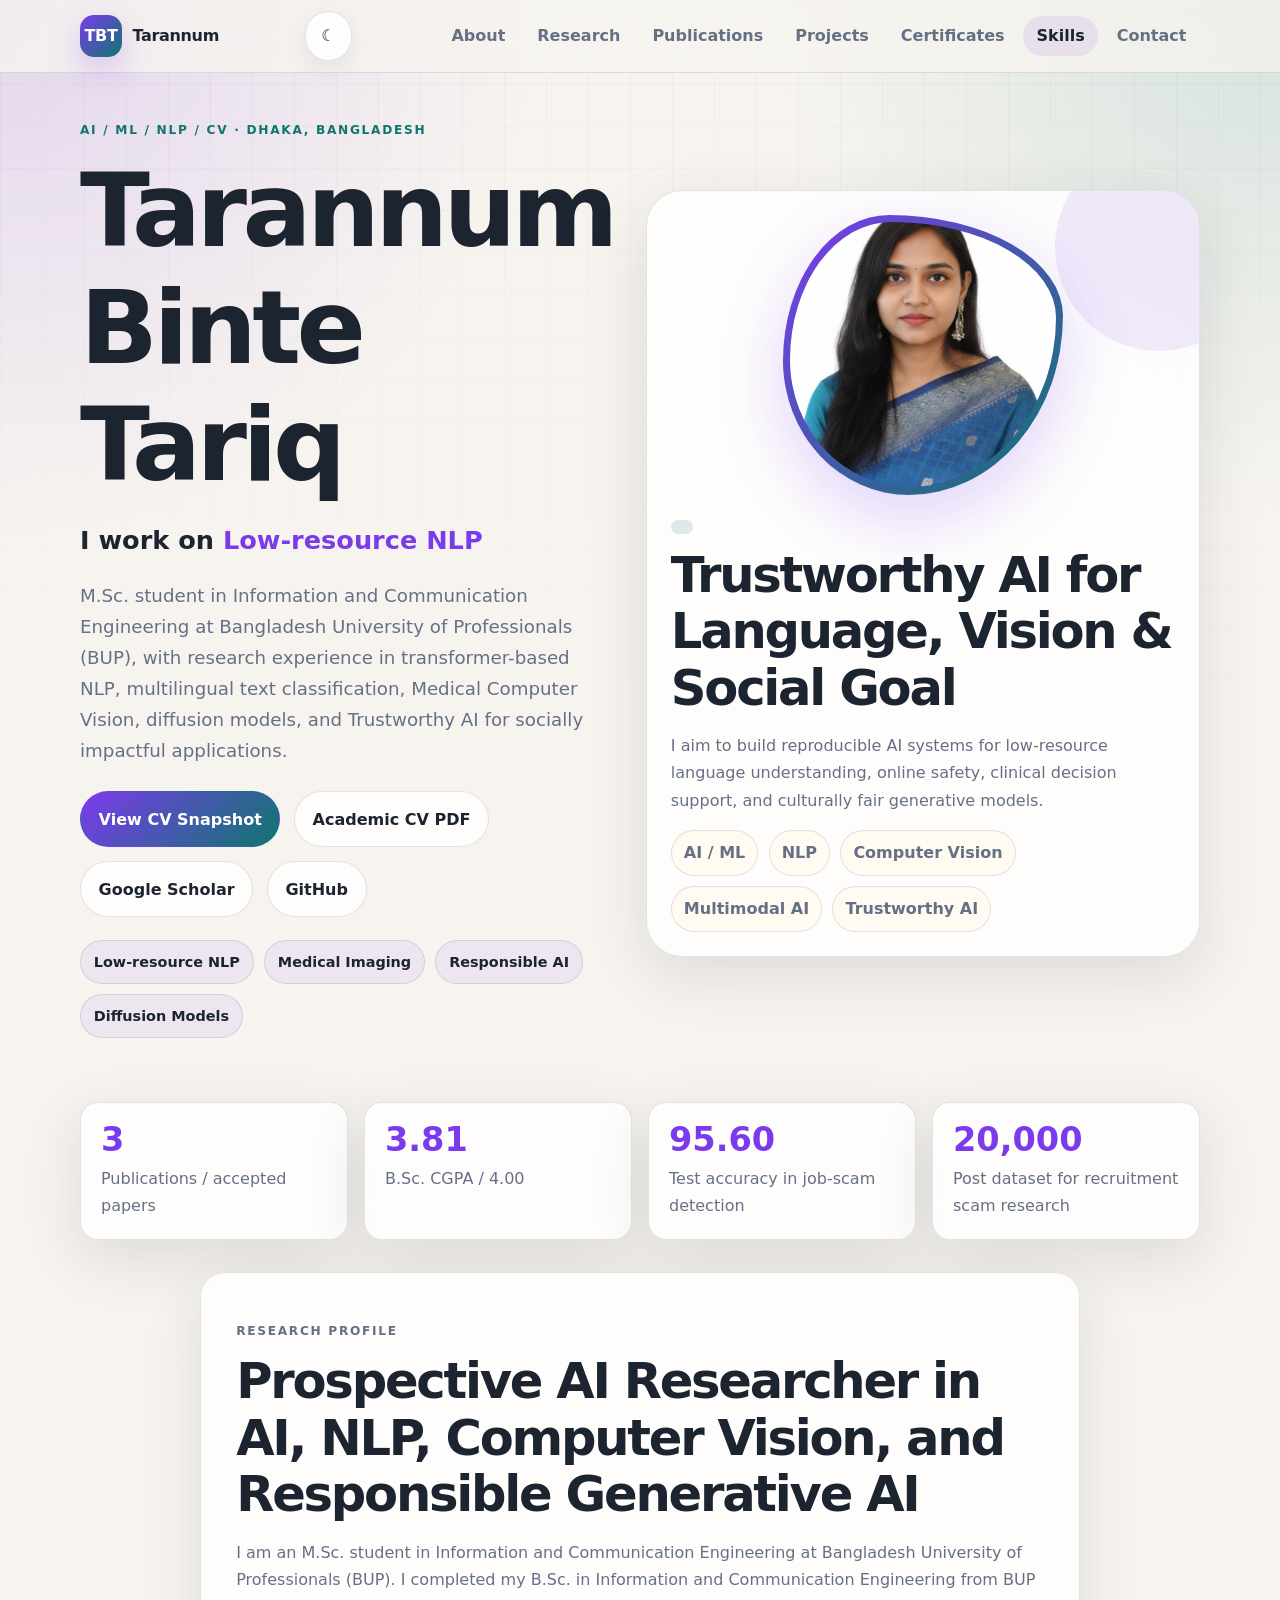
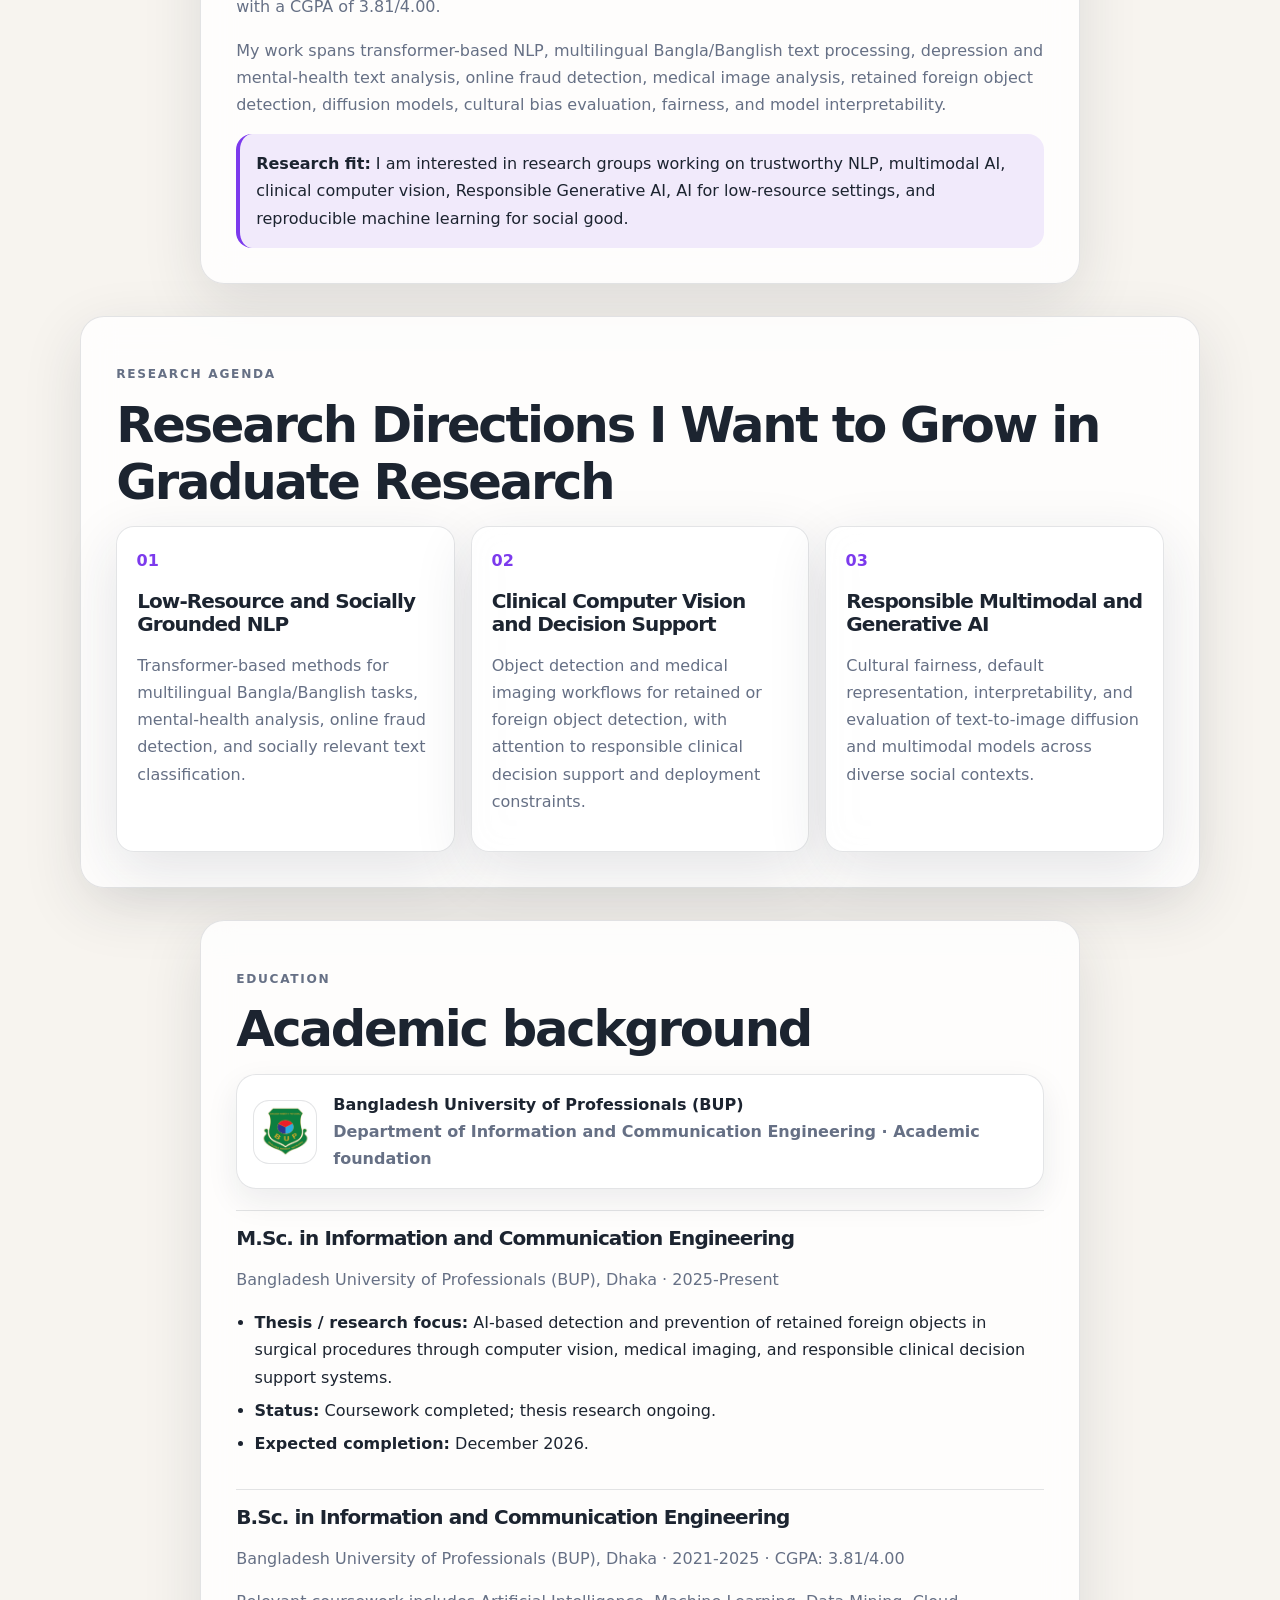
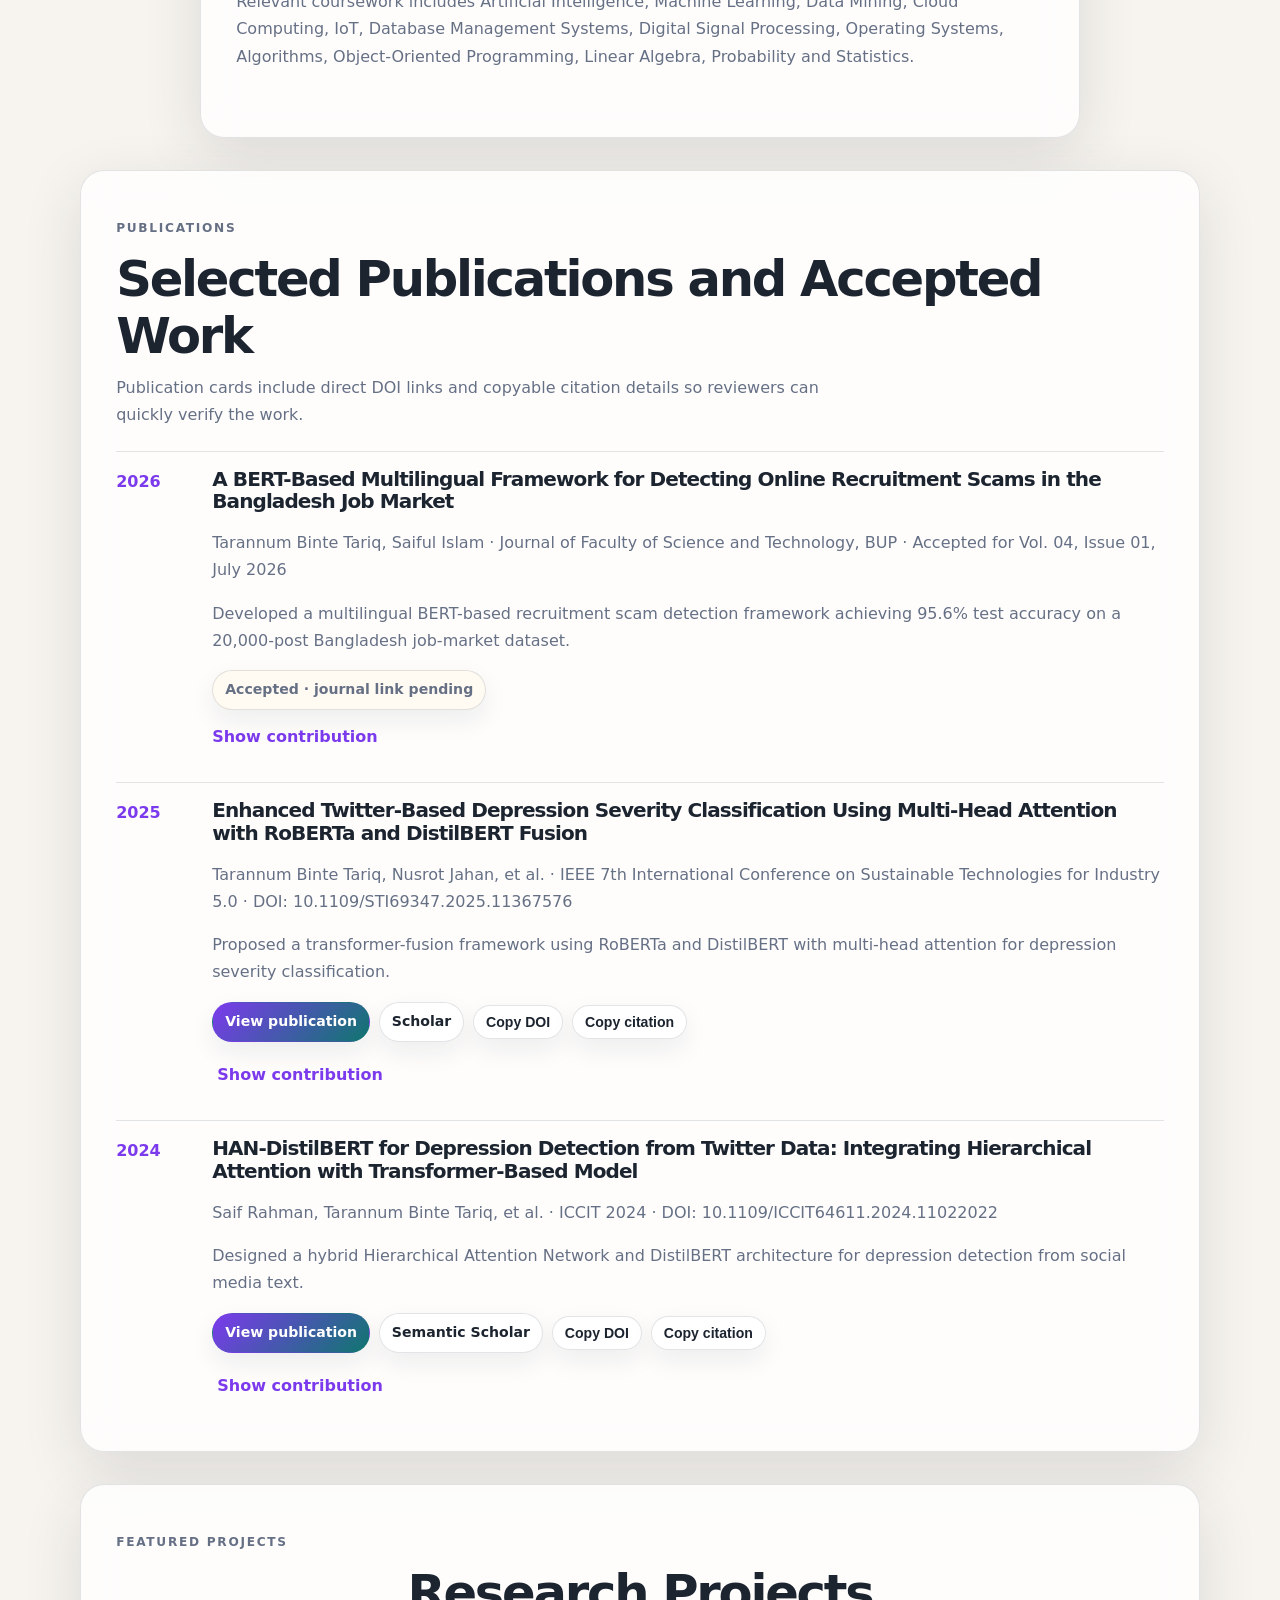
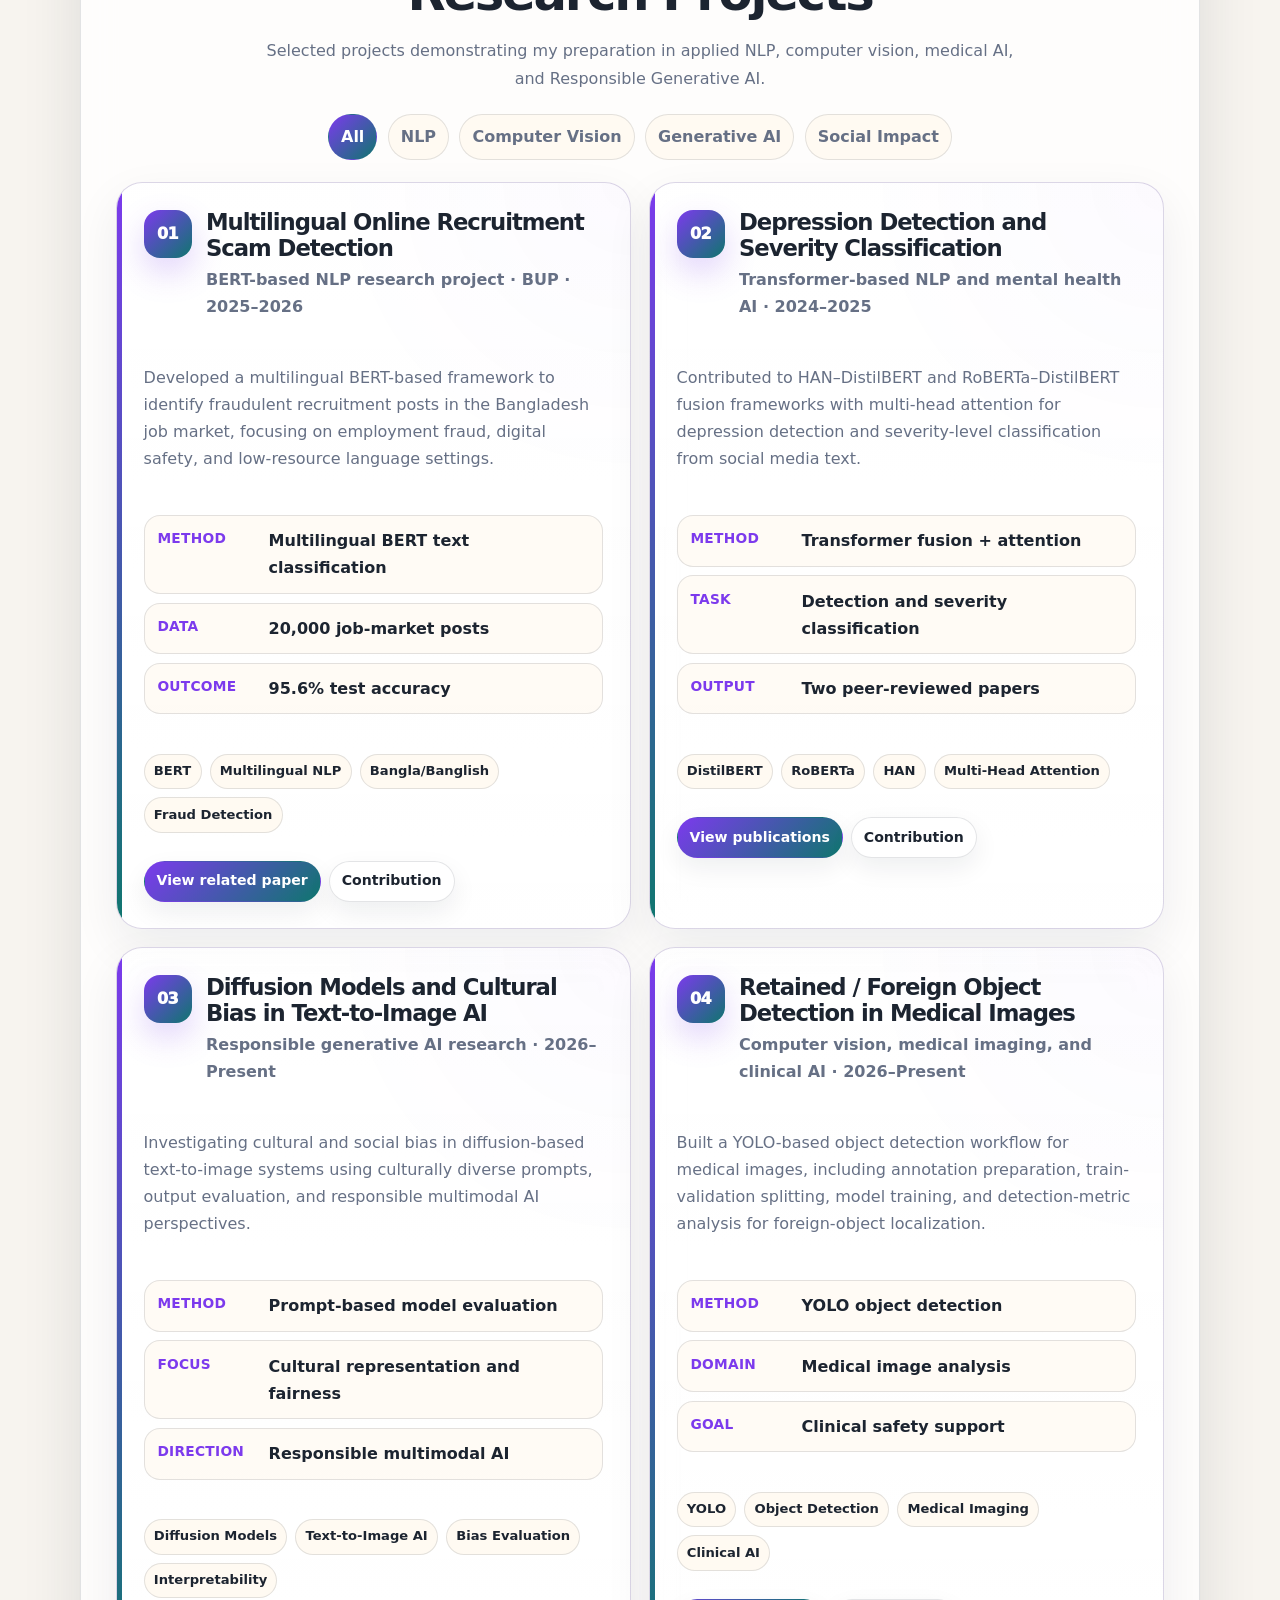
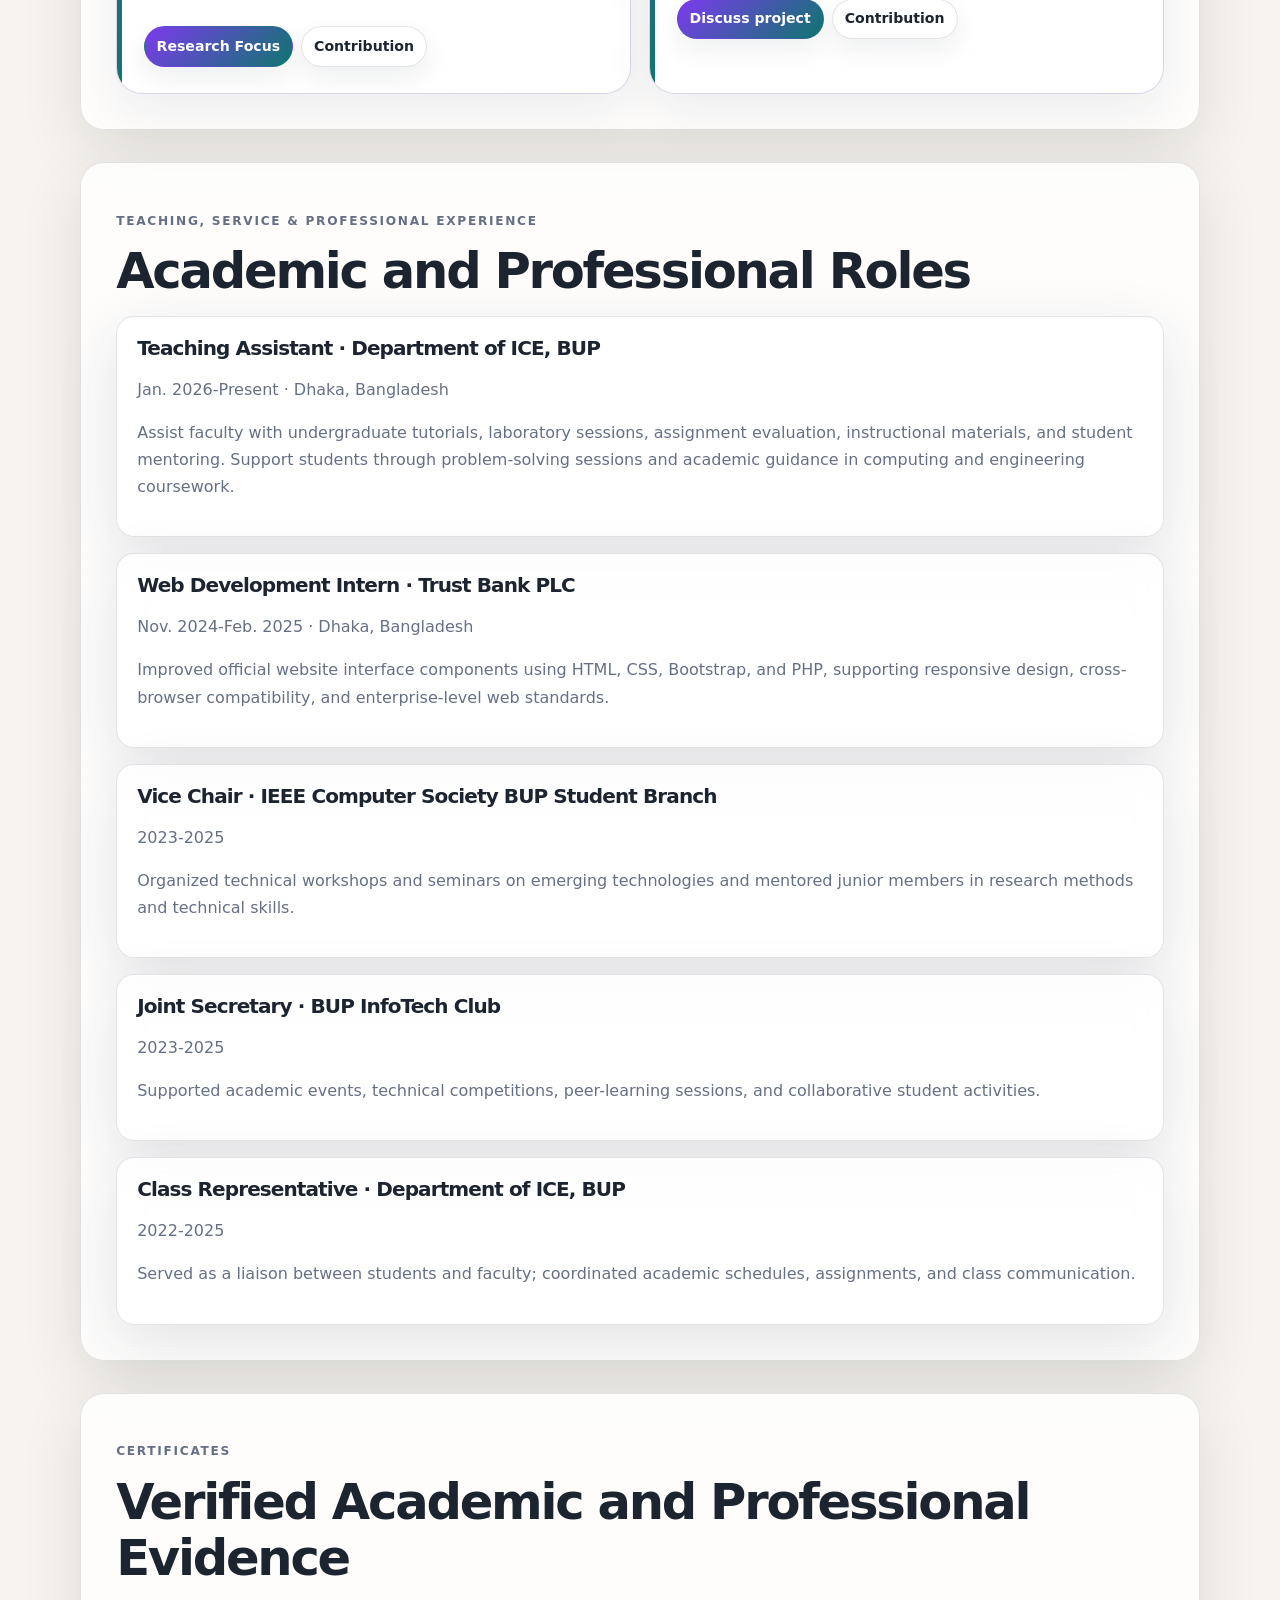
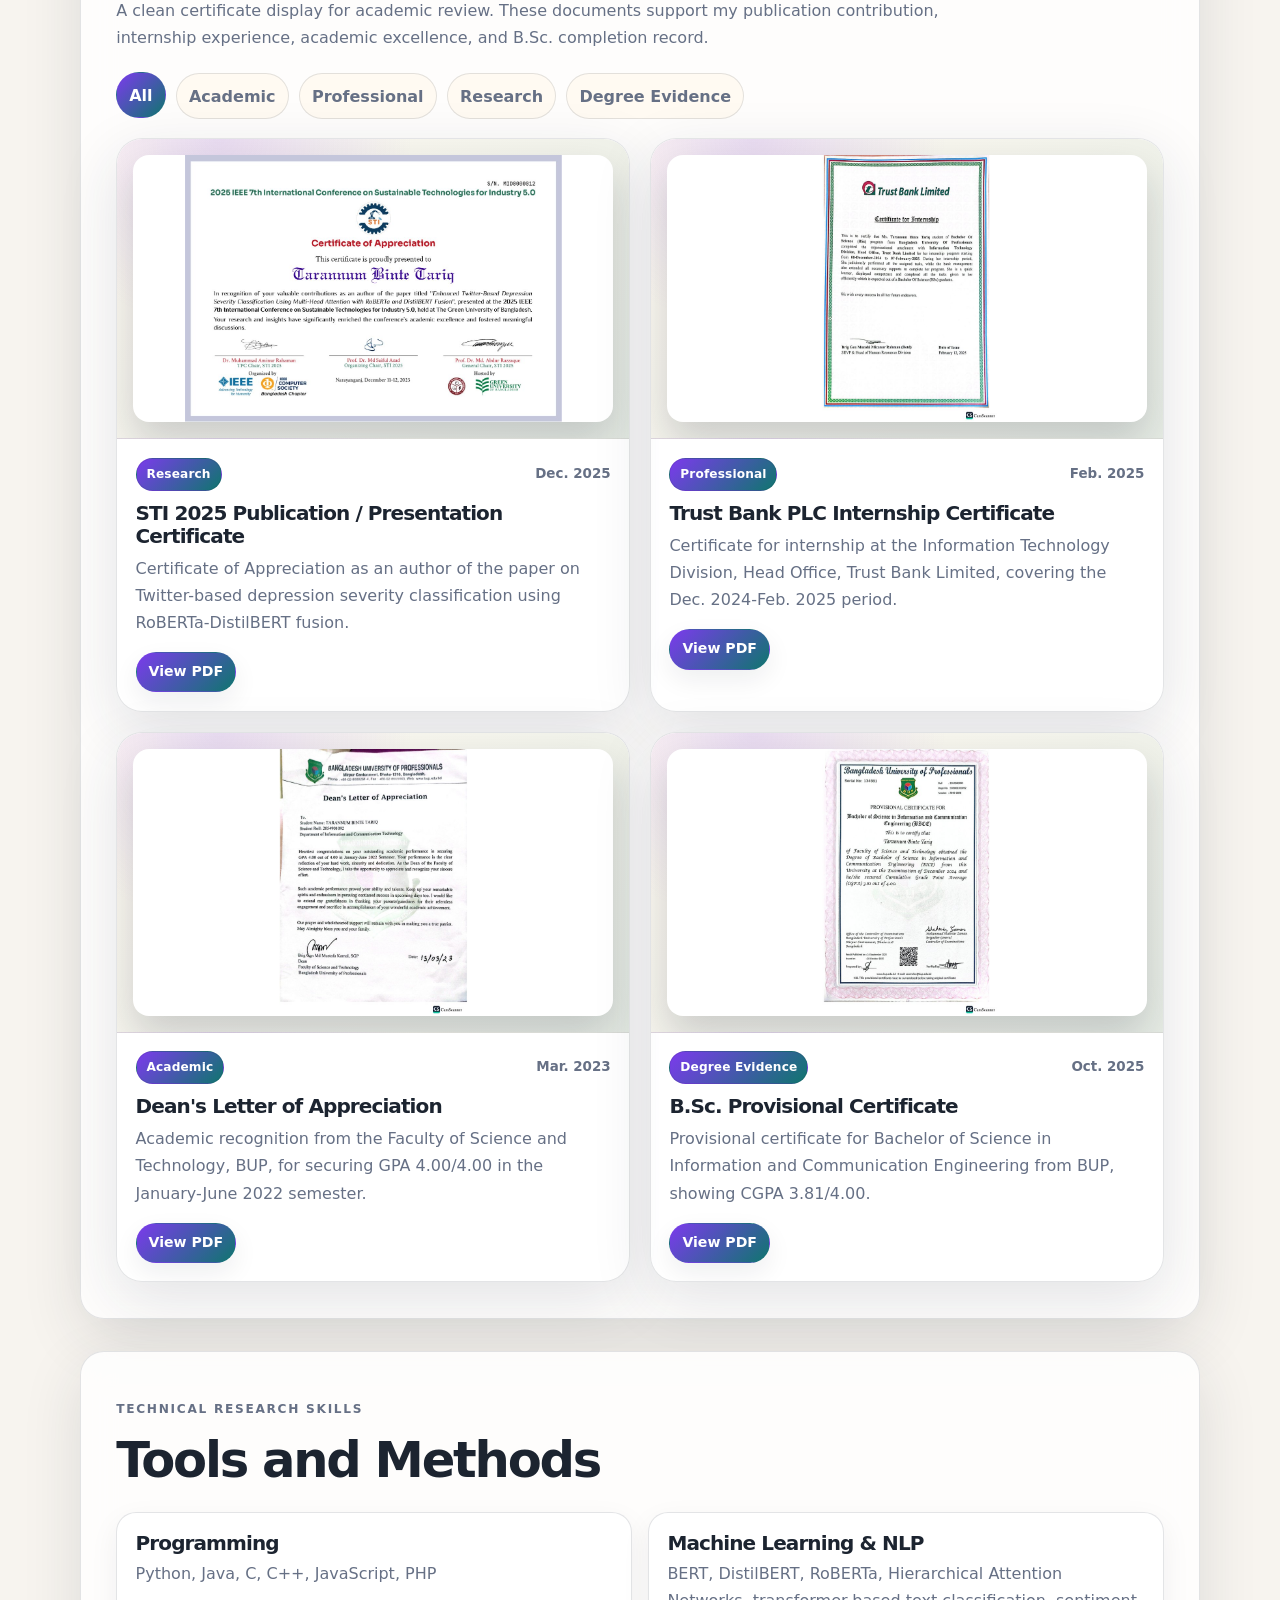
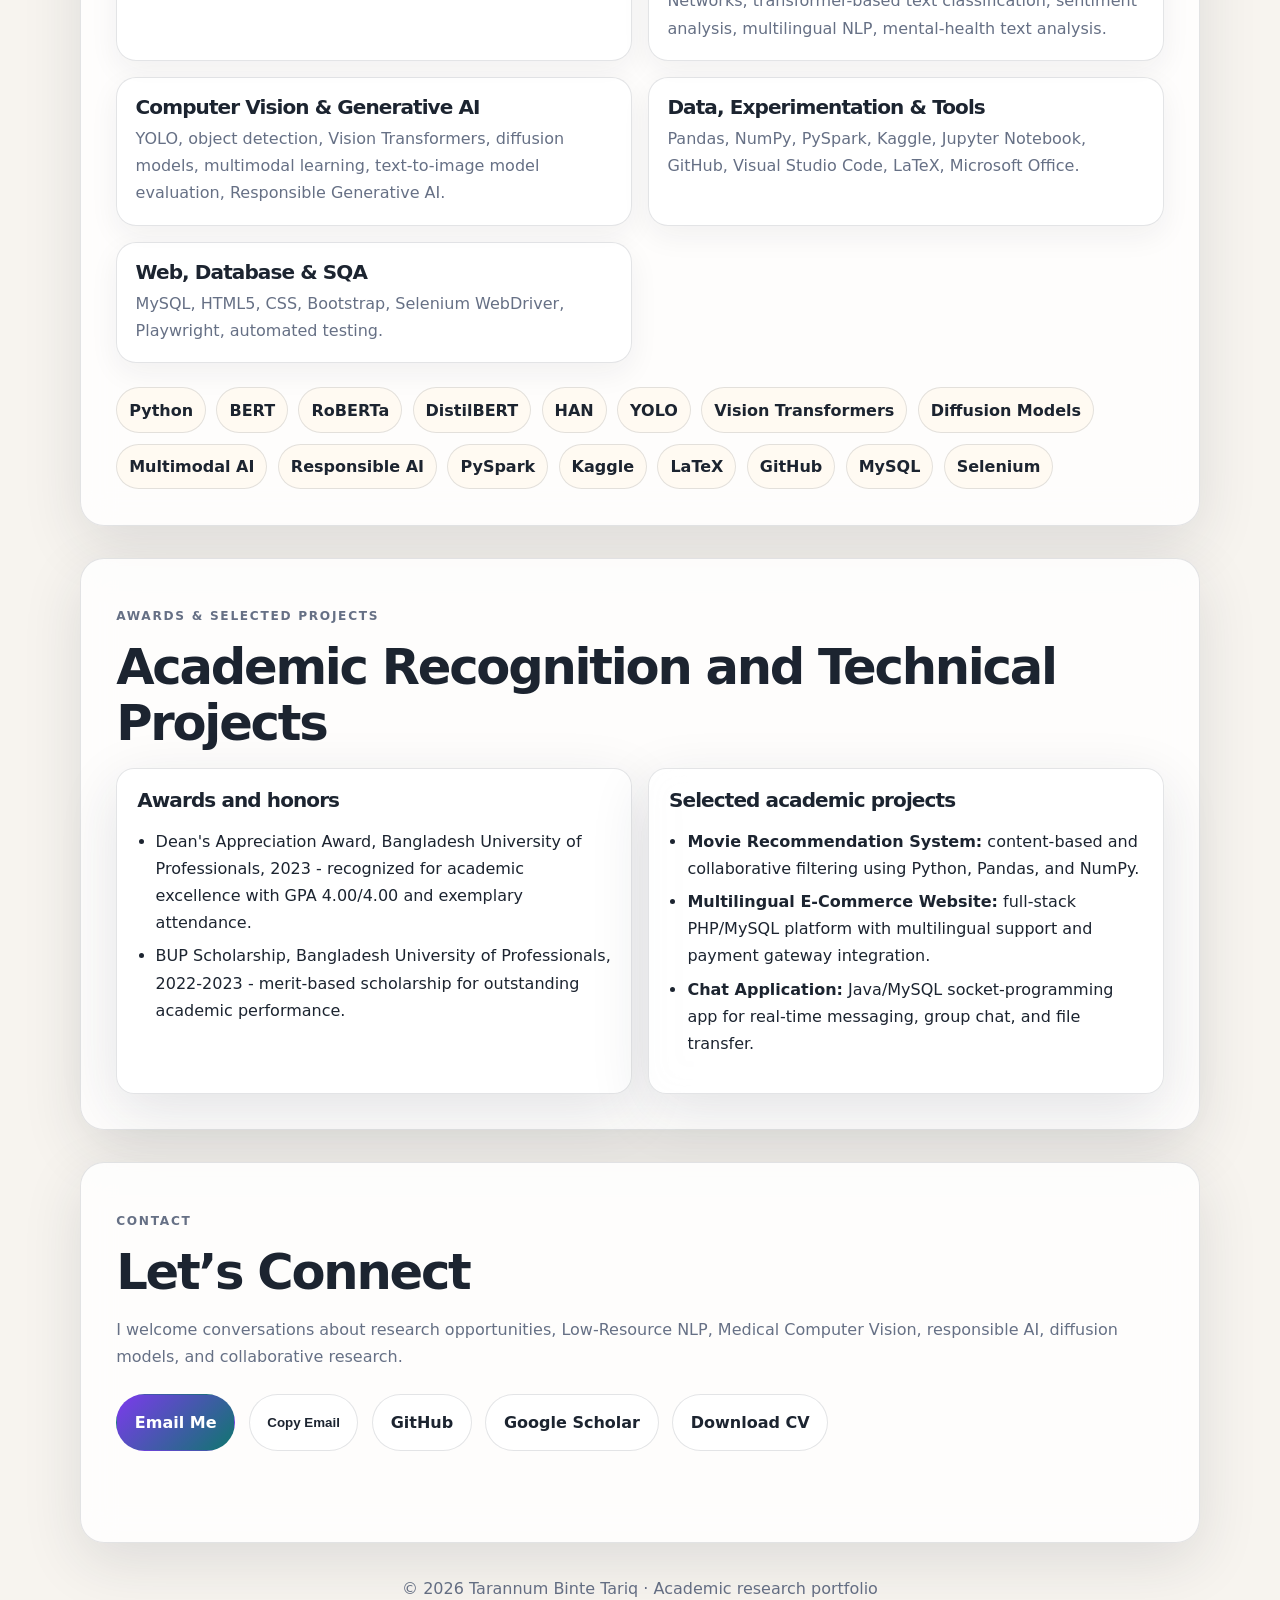
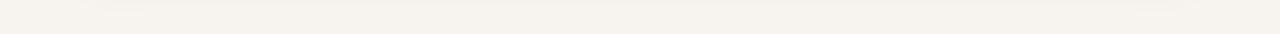
==== index.html @ d335b0a5 "Add academic portfolio website" ====
<!DOCTYPE html>
<html lang="en" data-theme="light">
<head>
  <meta charset="UTF-8" />
  <meta name="viewport" content="width=device-width, initial-scale=1.0" />
  <meta name="description" content="Academic portfolio of Tarannum Binte Tariq, AI Researcher in AI, ML, NLP, Computer Vision, Medical Imaging, Diffusion Models, and Responsible Generative AI." />
  <meta name="author" content="Tarannum Binte Tariq" />
  <meta property="og:title" content="Tarannum Binte Tariq | AI Research Portfolio" />
  <meta property="og:description" content="Prospective AI Researcher working on Low-Resource NLP, Medical Computer Vision, Trustworthy AI, and Responsible Generative AI." />
  <meta property="og:type" content="website" />
  <title>Tarannum Binte Tariq | Academic Research Portfolio</title>
  <link rel="stylesheet" href="style.css" />
</head>
<body>
  <a class="skip-link" href="#main">Skip to content</a>
  <div class="scroll-progress" aria-hidden="true"></div>

  <header class="site-header">
    <nav class="nav" aria-label="Primary navigation">
      <a class="brand" href="#top" aria-label="Tarannum Binte Tariq home">
        <span class="brand-mark">TBT</span>
        <span class="brand-text">Tarannum</span>
      </a>
      <div class="nav-actions">
        <button class="theme-toggle" type="button" aria-label="Toggle dark mode">☾</button>
        <button class="nav-toggle" type="button" aria-expanded="false" aria-controls="nav-menu">Menu</button>
      </div>
      <ul id="nav-menu" class="nav-menu">
        <li><a href="#about">About</a></li>
        <li><a href="#research">Research</a></li>
        <li><a href="#publications">Publications</a></li>
        <li><a href="#experience">Projects</a></li>
        <li><a href="#certificates">Certificates</a></li>
        <li><a href="#skills">Skills</a></li>
        <li><a href="#contact">Contact</a></li>
      </ul>
    </nav>
  </header>

  <main id="main">
    <section id="top" class="hero section-grid">
      <div class="hero-text reveal">
        <p class="eyebrow">AI / ML / NLP / CV · Dhaka, Bangladesh</p>
        <h1>Tarannum Binte Tariq</h1>
        <p class="hero-role" aria-live="polite">I work on <span id="rotating-role">Responsible Generative AI</span></p>
        <p class="hero-subtitle">
          M.Sc. student in Information and Communication Engineering at Bangladesh University of Professionals (BUP), with research experience in transformer-based NLP, multilingual text classification, Medical Computer Vision, diffusion models, and Trustworthy AI for socially impactful applications.
        </p>
        <div class="hero-actions">
          <a class="button primary" href="cv.html">View CV Snapshot</a>
          <a class="button" href="assets/Tarannum_Binte_Tariq_Academic_CV.pdf" target="_blank" rel="noreferrer">Academic CV PDF</a>
          <a class="button" href="https://scholar.google.com/citations?user=9pcaSxAAAAAJ&hl=en" target="_blank" rel="noreferrer">Google Scholar</a>
          <a class="button" href="https://github.com/twinkletariq" target="_blank" rel="noreferrer">GitHub</a>
        </div>
        <div class="badge-row" aria-label="Research Focus tags">
          <span>Low-resource NLP</span>
          <span>Medical Imaging</span>
          <span>Responsible AI</span>
          <span>Diffusion Models</span>
        </div>
      </div>

      <aside class="hero-card reveal" aria-label="Profile summary">
        <div class="profile-frame">
          <img src="assets/profile.jpg" alt="Portrait of Tarannum Binte Tariq" onerror="this.onerror=null; this.src='assets/profile-placeholder.svg';" />
        </div>
        <div class="status-pill"></div>
        <h2>Trustworthy AI for Language, Vision & Social Goal</h2>
        <p>
          I aim to build reproducible AI systems for low-resource language understanding, online safety, clinical decision support, and culturally fair generative models.
        </p>
        <div class="quick-facts" aria-label="Research keywords">
          <span>AI / ML</span>
          <span>NLP</span>
          <span>Computer Vision</span>
          <span>Multimodal AI</span>
          <span>Trustworthy AI</span>
        </div>
      </aside>
    </section>

    <section class="impact-strip reveal" aria-label="Academic highlights">
      <div class="impact-card">
        <strong data-count="3">0</strong>
        <span>Publications / accepted papers</span>
      </div>
      <div class="impact-card">
        <strong data-count="3.81">0</strong>
        <span>B.Sc. CGPA / 4.00</span>
      </div>
      <div class="impact-card">
        <strong data-count="95.6">0</strong>
        <span>Test accuracy in job-scam detection</span>
      </div>
      <div class="impact-card">
        <strong data-count="20000">0</strong>
        <span>Post dataset for recruitment scam research</span>
      </div>
    </section>

    <section id="about" class="section narrow reveal">
      <p class="section-kicker">Research Profile</p>
      <h2>Prospective AI Researcher in AI, NLP, Computer Vision, and Responsible Generative AI</h2>
      <p>
        I am an M.Sc. student in Information and Communication Engineering at Bangladesh University of Professionals (BUP). I completed my B.Sc. in Information and Communication Engineering from BUP with a CGPA of 3.81/4.00.
      </p>
      <p>
        My work spans transformer-based NLP, multilingual Bangla/Banglish text processing, depression and mental-health text analysis, online fraud detection, medical image analysis, retained foreign object detection, diffusion models, cultural bias evaluation, fairness, and model interpretability.
      </p>
      <div class="callout">
        <strong>Research fit:</strong> I am interested in research groups working on trustworthy NLP, multimodal AI, clinical computer vision, Responsible Generative AI, AI for low-resource settings, and reproducible machine learning for social good.
      </div>
    </section>

    <section id="research" class="section reveal">
      <p class="section-kicker">Research Agenda</p>
      <h2>Research Directions I Want to Grow in Graduate Research</h2>
      <div class="card-grid three">
        <article class="card interactive-card">
          <span class="card-icon">01</span>
          <h3>Low-Resource and Socially Grounded NLP</h3>
          <p>
            Transformer-based methods for multilingual Bangla/Banglish tasks, mental-health analysis, online fraud detection, and socially relevant text classification.
          </p>
        </article>
        <article class="card interactive-card">
          <span class="card-icon">02</span>
          <h3>Clinical Computer Vision and Decision Support</h3>
          <p>
            Object detection and medical imaging workflows for retained or foreign object detection, with attention to responsible clinical decision support and deployment constraints.
          </p>
        </article>
        <article class="card interactive-card">
          <span class="card-icon">03</span>
          <h3>Responsible Multimodal and Generative AI</h3>
          <p>
            Cultural fairness, default representation, interpretability, and evaluation of text-to-image diffusion and multimodal models across diverse social contexts.
          </p>
        </article>
      </div>
    </section>

    <section class="section narrow reveal">
      <p class="section-kicker">Education</p>
      <h2>Academic background</h2>
      <div class="institution-strip education-institution-card">
        <img src="assets/logos/bup-logo.png" alt="Bangladesh University of Professionals logo" loading="lazy" />
        <div>
          <strong>Bangladesh University of Professionals (BUP)</strong>
          <span>Department of Information and Communication Engineering · Academic foundation</span>
        </div>
      </div>
      <div class="cv-item">
        <h3>M.Sc. in Information and Communication Engineering</h3>
        <p class="meta">Bangladesh University of Professionals (BUP), Dhaka · 2025-Present</p>
        <ul>
          <li><strong>Thesis / research focus:</strong> AI-based detection and prevention of retained foreign objects in surgical procedures through computer vision, medical imaging, and responsible clinical decision support systems.</li>
          <li><strong>Status:</strong> Coursework completed; thesis research ongoing.</li>
          <li><strong>Expected completion:</strong> December 2026.</li>
        </ul>
      </div>
      <div class="cv-item">
        <h3>B.Sc. in Information and Communication Engineering</h3>
        <p class="meta">Bangladesh University of Professionals (BUP), Dhaka · 2021-2025 · CGPA: 3.81/4.00</p>
        <p>
          Relevant coursework includes Artificial Intelligence, Machine Learning, Data Mining, Cloud Computing, IoT, Database Management Systems, Digital Signal Processing, Operating Systems, Algorithms, Object-Oriented Programming, Linear Algebra, Probability and Statistics.
        </p>
      </div>
    </section>

    <section id="publications" class="section reveal">
      <p class="section-kicker">Publications</p>
      <h2>Selected Publications and Accepted Work</h2>
      <p class="section-lead">Publication cards include direct DOI links and copyable citation details so reviewers can quickly verify the work.</p>
      <div class="timeline">
        <article class="timeline-item">
          <span class="year">2026</span>
          <div>
            <h3>A BERT-Based Multilingual Framework for Detecting Online Recruitment Scams in the Bangladesh Job Market</h3>
            <p class="meta">Tarannum Binte Tariq, Saiful Islam · Journal of Faculty of Science and Technology, BUP · Accepted for Vol. 04, Issue 01, July 2026</p>
            <p class="publication-summary">
              Developed a multilingual BERT-based recruitment scam detection framework achieving 95.6% test accuracy on a 20,000-post Bangladesh job-market dataset.
            </p>
            <div class="publication-actions" aria-label="Publication links">
              <span class="pub-status">Accepted · journal link pending</span>
            </div>
            <button class="small-link details-toggle" type="button">Show contribution</button>
            <p class="details-panel">Contribution: multilingual transformer-based framework development, dataset preparation, experimental evaluation, result interpretation, and manuscript preparation for applied online safety research.</p>
          </div>
        </article>
        <article class="timeline-item">
          <span class="year">2025</span>
          <div>
            <h3>Enhanced Twitter-Based Depression Severity Classification Using Multi-Head Attention with RoBERTa and DistilBERT Fusion</h3>
            <p class="meta">Tarannum Binte Tariq, Nusrot Jahan, et al. · IEEE 7th International Conference on Sustainable Technologies for Industry 5.0 · DOI: 10.1109/STI69347.2025.11367576</p>
            <p class="publication-summary">
              Proposed a transformer-fusion framework using RoBERTa and DistilBERT with multi-head attention for depression severity classification.
            </p>
            <div class="publication-actions" aria-label="Publication links">
              <a class="pub-button primary" href="https://doi.org/10.1109/STI69347.2025.11367576" target="_blank" rel="noreferrer">View publication</a>
              <a class="pub-button" href="https://scholar.google.com/citations?user=9pcaSxAAAAAJ&hl=en" target="_blank" rel="noreferrer">Scholar</a>
              <button class="pub-button copy-link" type="button" data-copy="10.1109/STI69347.2025.11367576">Copy DOI</button>
              <button class="pub-button copy-link" type="button" data-copy="Tarannum Binte Tariq, Nusrot Jahan, et al., Enhanced Twitter-Based Depression Severity Classification Using Multi-Head Attention with RoBERTa and DistilBERT Fusion, 2025 IEEE 7th International Conference on Sustainable Technologies for Industry 5.0. DOI: 10.1109/STI69347.2025.11367576">Copy citation</button>
            </div>
            <span class="copy-feedback" aria-live="polite"></span>
            <button class="small-link details-toggle" type="button">Show contribution</button>
            <p class="details-panel">Contribution: model design, preprocessing, training, evaluation, and severity-level analysis for mental-health related NLP; reported 96% accuracy in the CV.</p>
          </div>
        </article>
        <article class="timeline-item">
          <span class="year">2024</span>
          <div>
            <h3>HAN-DistilBERT for Depression Detection from Twitter Data: Integrating Hierarchical Attention with Transformer-Based Model</h3>
            <p class="meta">Saif Rahman, Tarannum Binte Tariq, et al. · ICCIT 2024 · DOI: 10.1109/ICCIT64611.2024.11022022</p>
            <p class="publication-summary">
              Designed a hybrid Hierarchical Attention Network and DistilBERT architecture for depression detection from social media text.
            </p>
            <div class="publication-actions" aria-label="Publication links">
              <a class="pub-button primary" href="https://doi.org/10.1109/ICCIT64611.2024.11022022" target="_blank" rel="noreferrer">View publication</a>
              <a class="pub-button" href="https://www.semanticscholar.org/paper/c200dbe34da391c05b7d21a915e6dcd9e8d8c23c" target="_blank" rel="noreferrer">Semantic Scholar</a>
              <button class="pub-button copy-link" type="button" data-copy="10.1109/ICCIT64611.2024.11022022">Copy DOI</button>
              <button class="pub-button copy-link" type="button" data-copy="Saif Rahman, Tarannum Binte Tariq, et al., HAN-DistilBERT for Depression Detection from Twitter Data: Integrating Hierarchical Attention with Transformer-Based Model, ICCIT 2024. DOI: 10.1109/ICCIT64611.2024.11022022">Copy citation</button>
            </div>
            <span class="copy-feedback" aria-live="polite"></span>
            <button class="small-link details-toggle" type="button">Show contribution</button>
            <p class="details-panel">Contribution: hybrid HAN-DistilBERT model design, data preprocessing, model training, evaluation, and result analysis.</p>
          </div>
        </article>
      </div>
    </section>

    <section id="experience" class="section reveal research-projects-clean">
      <p class="section-kicker">Featured Projects</p>
      <h2>Research Projects</h2>
      <p class="section-lead">Selected projects demonstrating my preparation in applied NLP, computer vision, medical AI, and Responsible Generative AI.</p>

      <div class="filter-bar" aria-label="Project filters">
        <button class="filter-button active" type="button" data-filter="all">All</button>
        <button class="filter-button" type="button" data-filter="nlp">NLP</button>
        <button class="filter-button" type="button" data-filter="cv">Computer Vision</button>
        <button class="filter-button" type="button" data-filter="genai">Generative AI</button>
        <button class="filter-button" type="button" data-filter="social">Social Impact</button>
      </div>

      <div class="research-card-grid">
        <article class="research-project-card project-card" data-category="nlp social">
          <div class="research-card-top">
            <span class="project-index">01</span>
            <div>
              <h3>Multilingual Online Recruitment Scam Detection</h3>
              <p>BERT-based NLP research project · BUP · 2025–2026</p>
            </div>
          </div>
          <p class="project-summary">
            Developed a multilingual BERT-based framework to identify fraudulent recruitment posts in the Bangladesh job market, focusing on employment fraud, digital safety, and low-resource language settings.
          </p>
          <div class="research-matrix">
            <div><strong>Method</strong><span>Multilingual BERT text classification</span></div>
            <div><strong>Data</strong><span>20,000 job-market posts</span></div>
            <div><strong>Outcome</strong><span>95.6% test accuracy</span></div>
          </div>
          <div class="tech-stack">
            <span>BERT</span><span>Multilingual NLP</span><span>Bangla/Banglish</span><span>Fraud Detection</span>
          </div>
          <div class="project-actions">
            <a class="pub-button primary" href="#publications">View related paper</a>
            <button class="pub-button details-toggle" type="button">Contribution</button>
            <p class="details-panel">Developed the framework, prepared the dataset pipeline, trained and evaluated the model, and analyzed results for publication.</p>
          </div>
        </article>

        <article class="research-project-card project-card" data-category="nlp social">
          <div class="research-card-top">
            <span class="project-index">02</span>
            <div>
              <h3>Depression Detection and Severity Classification</h3>
              <p>Transformer-based NLP and mental health AI · 2024–2025</p>
            </div>
          </div>
          <p class="project-summary">
            Contributed to HAN–DistilBERT and RoBERTa–DistilBERT fusion frameworks with multi-head attention for depression detection and severity-level classification from social media text.
          </p>
          <div class="research-matrix">
            <div><strong>Method</strong><span>Transformer fusion + attention</span></div>
            <div><strong>Task</strong><span>Detection and severity classification</span></div>
            <div><strong>Output</strong><span>Two peer-reviewed papers</span></div>
          </div>
          <div class="tech-stack">
            <span>DistilBERT</span><span>RoBERTa</span><span>HAN</span><span>Multi-Head Attention</span>
          </div>
          <div class="project-actions">
            <a class="pub-button primary" href="#publications">View publications</a>
            <button class="pub-button details-toggle" type="button">Contribution</button>
            <p class="details-panel">Supported preprocessing, architecture development, training, evaluation, result analysis, and manuscript preparation.</p>
          </div>
        </article>

        <article class="research-project-card project-card" data-category="genai social">
          <div class="research-card-top">
            <span class="project-index">03</span>
            <div>
              <h3>Diffusion Models and Cultural Bias in Text-to-Image AI</h3>
              <p>Responsible generative AI research · 2026–Present</p>
            </div>
          </div>
          <p class="project-summary">
            Investigating cultural and social bias in diffusion-based text-to-image systems using culturally diverse prompts, output evaluation, and responsible multimodal AI perspectives.
          </p>
          <div class="research-matrix">
            <div><strong>Method</strong><span>Prompt-based model evaluation</span></div>
            <div><strong>Focus</strong><span>Cultural representation and fairness</span></div>
            <div><strong>Direction</strong><span>Responsible multimodal AI</span></div>
          </div>
          <div class="tech-stack">
            <span>Diffusion Models</span><span>Text-to-Image AI</span><span>Bias Evaluation</span><span>Interpretability</span>
          </div>
          <div class="project-actions">
            <a class="pub-button primary" href="#research">Research Focus</a>
            <button class="pub-button details-toggle" type="button">Contribution</button>
            <p class="details-panel">Exploring culturally diverse prompt design, visual representation analysis, and fairness-centered evaluation directions for generative AI.</p>
          </div>
        </article>

        <article class="research-project-card project-card" data-category="cv social">
          <div class="research-card-top">
            <span class="project-index">04</span>
            <div>
              <h3>Retained / Foreign Object Detection in Medical Images</h3>
              <p>Computer vision, medical imaging, and clinical AI · 2026–Present</p>
            </div>
          </div>
          <p class="project-summary">
            Built a YOLO-based object detection workflow for medical images, including annotation preparation, train-validation splitting, model training, and detection-metric analysis for foreign-object localization.
          </p>
          <div class="research-matrix">
            <div><strong>Method</strong><span>YOLO object detection</span></div>
            <div><strong>Domain</strong><span>Medical image analysis</span></div>
            <div><strong>Goal</strong><span>Clinical safety support</span></div>
          </div>
          <div class="tech-stack">
            <span>YOLO</span><span>Object Detection</span><span>Medical Imaging</span><span>Clinical AI</span>
          </div>
          <div class="project-actions">
            <a class="pub-button primary" href="#contact">Discuss project</a>
            <button class="pub-button details-toggle" type="button">Contribution</button>
            <p class="details-panel">Prepared annotations, organized train-validation splits, trained the model, reviewed detection metrics, and framed the work for responsible clinical decision support.</p>
          </div>
        </article>
      </div>
    </section>

    <section class="section reveal">
      <p class="section-kicker">Teaching, Service & Professional Experience</p>
      <h2>Academic and Professional Roles</h2>
      <div class="experience-list">
        <article class="experience-card">
          <h3>Teaching Assistant · Department of ICE, BUP</h3>
          <p class="meta">Jan. 2026-Present · Dhaka, Bangladesh</p>
          <p>Assist faculty with undergraduate tutorials, laboratory sessions, assignment evaluation, instructional materials, and student mentoring. Support students through problem-solving sessions and academic guidance in computing and engineering coursework.</p>
        </article>
        <article class="experience-card">
          <h3>Web Development Intern · Trust Bank PLC</h3>
          <p class="meta">Nov. 2024-Feb. 2025 · Dhaka, Bangladesh</p>
          <p>Improved official website interface components using HTML, CSS, Bootstrap, and PHP, supporting responsive design, cross-browser compatibility, and enterprise-level web standards.</p>
        </article>
        <article class="experience-card">
          <h3>Vice Chair · IEEE Computer Society BUP Student Branch</h3>
          <p class="meta">2023-2025</p>
          <p>Organized technical workshops and seminars on emerging technologies and mentored junior members in research methods and technical skills.</p>
        </article>
        <article class="experience-card">
          <h3>Joint Secretary · BUP InfoTech Club</h3>
          <p class="meta">2023-2025</p>
          <p>Supported academic events, technical competitions, peer-learning sessions, and collaborative student activities.</p>
        </article>
        <article class="experience-card">
          <h3>Class Representative · Department of ICE, BUP</h3>
          <p class="meta">2022-2025</p>
          <p>Served as a liaison between students and faculty; coordinated academic schedules, assignments, and class communication.</p>
        </article>
      </div>
    </section>


    <section id="certificates" class="section reveal certificates-section certificate-showcase">
      <p class="section-kicker">Certificates</p>
      <h2>Verified Academic and Professional Evidence</h2>
      <p class="section-lead">A clean certificate display for academic review. These documents support my publication contribution, internship experience, academic excellence, and B.Sc. completion record.</p>

      <div class="cert-filter-bar" aria-label="Certificate filters">
        <button class="cert-filter-button active" type="button" data-cert-filter="all">All</button>
        <button class="cert-filter-button" type="button" data-cert-filter="academic">Academic</button>
        <button class="cert-filter-button" type="button" data-cert-filter="professional">Professional</button>
        <button class="cert-filter-button" type="button" data-cert-filter="research">Research</button>
        <button class="cert-filter-button" type="button" data-cert-filter="degree">Degree Evidence</button>
      </div>

      <div class="certificate-grid certificate-display-grid">
        <article class="certificate-card certificate-document-card" data-cert-category="research academic">
          <a class="certificate-image-link" href="assets/certificates/sti-2025-publication-certificate.pdf" target="_blank" rel="noreferrer" aria-label="Open STI 2025 publication certificate PDF">
            <img src="assets/certificates/thumbnails/sti-2025-publication-certificate.jpg" alt="STI 2025 certificate of appreciation for Tarannum Binte Tariq" loading="lazy" />
          </a>
          <div class="certificate-body">
            <div class="certificate-meta-row">
              <span class="certificate-tag">Research</span>
              <span class="certificate-date">Dec. 2025</span>
            </div>
            <h3>STI 2025 Publication / Presentation Certificate</h3>
            <p>Certificate of Appreciation as an author of the paper on Twitter-based depression severity classification using RoBERTa-DistilBERT fusion.</p>
            <div class="certificate-actions">
              <a class="pub-button primary" href="assets/certificates/sti-2025-publication-certificate.pdf" target="_blank" rel="noreferrer">View PDF</a>
            </div>
          </div>
        </article>

        <article class="certificate-card certificate-document-card" data-cert-category="professional">
          <a class="certificate-image-link" href="assets/certificates/trust-bank-internship-certificate.pdf" target="_blank" rel="noreferrer" aria-label="Open Trust Bank internship certificate PDF">
            <img src="assets/certificates/thumbnails/trust-bank-internship-certificate.jpg" alt="Trust Bank Limited certificate for internship for Tarannum Binte Tariq" loading="lazy" />
          </a>
          <div class="certificate-body">
            <div class="certificate-meta-row">
              <span class="certificate-tag">Professional</span>
              <span class="certificate-date">Feb. 2025</span>
            </div>
            <h3>Trust Bank PLC Internship Certificate</h3>
            <p>Certificate for internship at the Information Technology Division, Head Office, Trust Bank Limited, covering the Dec. 2024-Feb. 2025 period.</p>
            <div class="certificate-actions">
              <a class="pub-button primary" href="assets/certificates/trust-bank-internship-certificate.pdf" target="_blank" rel="noreferrer">View PDF</a>
            </div>
          </div>
        </article>

        <article class="certificate-card certificate-document-card" data-cert-category="academic">
          <a class="certificate-image-link" href="assets/certificates/deans-appreciation-award.pdf" target="_blank" rel="noreferrer" aria-label="Open Dean's Appreciation Award PDF">
            <img src="assets/certificates/thumbnails/deans-appreciation-award.jpg" alt="Dean's Letter of Appreciation from Bangladesh University of Professionals" loading="lazy" />
          </a>
          <div class="certificate-body">
            <div class="certificate-meta-row">
              <span class="certificate-tag">Academic</span>
              <span class="certificate-date">Mar. 2023</span>
            </div>
            <h3>Dean's Letter of Appreciation</h3>
            <p>Academic recognition from the Faculty of Science and Technology, BUP, for securing GPA 4.00/4.00 in the January-June 2022 semester.</p>
            <div class="certificate-actions">
              <a class="pub-button primary" href="assets/certificates/deans-appreciation-award.pdf" target="_blank" rel="noreferrer">View PDF</a>
            </div>
          </div>
        </article>

        <article class="certificate-card certificate-document-card" data-cert-category="academic degree">
          <a class="certificate-image-link" href="assets/certificates/bsc-provisional-certificate.pdf" target="_blank" rel="noreferrer" aria-label="Open B.Sc. provisional certificate PDF">
            <img src="assets/certificates/thumbnails/bsc-provisional-certificate.jpg" alt="B.Sc. provisional certificate from Bangladesh University of Professionals" loading="lazy" />
          </a>
          <div class="certificate-body">
            <div class="certificate-meta-row">
              <span class="certificate-tag">Degree Evidence</span>
              <span class="certificate-date">Oct. 2025</span>
            </div>
            <h3>B.Sc. Provisional Certificate</h3>
            <p>Provisional certificate for Bachelor of Science in Information and Communication Engineering from BUP, showing CGPA 3.81/4.00.</p>
            <div class="certificate-actions">
              <a class="pub-button primary" href="assets/certificates/bsc-provisional-certificate.pdf" target="_blank" rel="noreferrer">View PDF</a>
            </div>
          </div>
        </article>
      </div>
    </section>

    <section id="skills" class="section reveal">
      <p class="section-kicker">Technical Research Skills</p>
      <h2>Tools and Methods</h2>
      <div class="skill-groups">
        <div>
          <h3>Programming</h3>
          <p>Python, Java, C, C++, JavaScript, PHP</p>
        </div>
        <div>
          <h3>Machine Learning & NLP</h3>
          <p>BERT, DistilBERT, RoBERTa, Hierarchical Attention Networks, transformer-based text classification, sentiment analysis, multilingual NLP, mental-health text analysis.</p>
        </div>
        <div>
          <h3>Computer Vision & Generative AI</h3>
          <p>YOLO, object detection, Vision Transformers, diffusion models, multimodal learning, text-to-image model evaluation, Responsible Generative AI.</p>
        </div>
        <div>
          <h3>Data, Experimentation & Tools</h3>
          <p>Pandas, NumPy, PySpark, Kaggle, Jupyter Notebook, GitHub, Visual Studio Code, LaTeX, Microsoft Office.</p>
        </div>
        <div>
          <h3>Web, Database & SQA</h3>
          <p>MySQL, HTML5, CSS, Bootstrap, Selenium WebDriver, Playwright, automated testing.</p>
        </div>
      </div>
      <div class="skill-cloud">
        <span>Python</span><span>BERT</span><span>RoBERTa</span><span>DistilBERT</span><span>HAN</span><span>YOLO</span><span>Vision Transformers</span><span>Diffusion Models</span><span>Multimodal AI</span><span>Responsible AI</span><span>PySpark</span><span>Kaggle</span><span>LaTeX</span><span>GitHub</span><span>MySQL</span><span>Selenium</span>
      </div>
    </section>

    <section class="section reveal">
      <p class="section-kicker">Awards & Selected Projects</p>
      <h2>Academic Recognition and Technical Projects</h2>
      <div class="card-grid two">
        <article class="card interactive-card">
          <h3>Awards and honors</h3>
          <ul>
            <li>Dean's Appreciation Award, Bangladesh University of Professionals, 2023 - recognized for academic excellence with GPA 4.00/4.00 and exemplary attendance.</li>
            <li>BUP Scholarship, Bangladesh University of Professionals, 2022-2023 - merit-based scholarship for outstanding academic performance.</li>
          </ul>
        </article>
        <article class="card interactive-card">
          <h3>Selected academic projects</h3>
          <ul>
            <li><strong>Movie Recommendation System:</strong> content-based and collaborative filtering using Python, Pandas, and NumPy.</li>
            <li><strong>Multilingual E-Commerce Website:</strong> full-stack PHP/MySQL platform with multilingual support and payment gateway integration.</li>
            <li><strong>Chat Application:</strong> Java/MySQL socket-programming app for real-time messaging, group chat, and file transfer.</li>
          </ul>
        </article>
      </div>
    </section>

    <section id="contact" class="section contact-section reveal">
      <p class="section-kicker">Contact</p>
      <h2>Let’s Connect</h2>
      <p>
        I welcome conversations about research opportunities, Low-Resource NLP, Medical Computer Vision, responsible AI, diffusion models, and collaborative research.
      </p>
      <div class="contact-actions">
        <a class="button primary" href="mailto:twinkletariq286@gmail.com">Email Me</a>
        <button class="button" id="copy-email" type="button" data-email="twinkletariq286@gmail.com">Copy Email</button>
        <a class="button" href="https://github.com/twinkletariq" target="_blank" rel="noreferrer">GitHub</a>
        <a class="button" href="https://scholar.google.com/citations?user=9pcaSxAAAAAJ&hl=en" target="_blank" rel="noreferrer">Google Scholar</a>
        <a class="button" href="assets/Tarannum_Binte_Tariq_Academic_CV.pdf" target="_blank" rel="noreferrer">Download CV</a>
      </div>
      <p class="copy-status" id="copy-status" role="status" aria-live="polite"></p>
      <p class="privacy-note">Public page shows email, GitHub and Scholar only. The downloadable PDF CV is included for formal academic review.</p>
    </section>
  </main>

  <button class="back-to-top" type="button" aria-label="Back to top">↑</button>

  <footer>
    <p>© 2026 Tarannum Binte Tariq · Academic research portfolio</p>
  </footer>

  <script src="script.js"></script>
</body>
</html>
---- style.css ----
:root {
  --bg: #f7f4ef;
  --bg-soft: #fffaf2;
  --card: rgba(255, 255, 255, 0.82);
  --text: #1c2430;
  --muted: #667085;
  --line: rgba(28, 36, 48, 0.12);
  --accent: #7c3aed;
  --accent-2: #0f766e;
  --accent-soft: rgba(124, 58, 237, 0.10);
  --shadow: 0 18px 60px rgba(31, 41, 55, 0.12);
  --radius: 24px;
}

html[data-theme="dark"] {
  --bg: #0d1117;
  --bg-soft: #111827;
  --card: rgba(17, 24, 39, 0.82);
  --text: #eef2ff;
  --muted: #a7b0c0;
  --line: rgba(238, 242, 255, 0.12);
  --accent: #a78bfa;
  --accent-2: #5eead4;
  --accent-soft: rgba(167, 139, 250, 0.16);
  --shadow: 0 18px 70px rgba(0, 0, 0, 0.35);
}

* {
  box-sizing: border-box;
}

html {
  scroll-behavior: smooth;
}

body {
  margin: 0;
  font-family: Inter, ui-sans-serif, system-ui, -apple-system, BlinkMacSystemFont, "Segoe UI", sans-serif;
  background:
    radial-gradient(circle at top left, rgba(124, 58, 237, 0.16), transparent 34rem),
    radial-gradient(circle at top right, rgba(15, 118, 110, 0.14), transparent 32rem),
    var(--bg);
  color: var(--text);
  line-height: 1.7;
}

body::before {
  content: "";
  position: fixed;
  inset: 0;
  pointer-events: none;
  background-image: linear-gradient(rgba(28,36,48,.035) 1px, transparent 1px), linear-gradient(90deg, rgba(28,36,48,.035) 1px, transparent 1px);
  background-size: 42px 42px;
  mask-image: linear-gradient(to bottom, black, transparent 80%);
  z-index: -1;
}

img {
  display: block;
  max-width: 100%;
}

a {
  color: inherit;
}

.skip-link {
  position: absolute;
  left: 1rem;
  top: -5rem;
  z-index: 100;
  background: var(--text);
  color: var(--bg);
  padding: .75rem 1rem;
  border-radius: 999px;
}

.skip-link:focus {
  top: 1rem;
}

.scroll-progress {
  position: fixed;
  top: 0;
  left: 0;
  width: 0;
  height: 4px;
  background: linear-gradient(90deg, var(--accent), var(--accent-2));
  z-index: 1000;
}

.site-header {
  position: sticky;
  top: 0;
  z-index: 50;
  backdrop-filter: blur(18px);
  background: color-mix(in srgb, var(--bg) 78%, transparent);
  border-bottom: 1px solid var(--line);
}

.nav {
  width: min(1120px, calc(100% - 2rem));
  margin: 0 auto;
  min-height: 72px;
  display: flex;
  align-items: center;
  justify-content: space-between;
  gap: 1rem;
}

.brand {
  display: inline-flex;
  align-items: center;
  gap: .65rem;
  text-decoration: none;
  font-weight: 800;
  letter-spacing: -0.02em;
}

.brand-mark {
  display: inline-grid;
  place-items: center;
  width: 42px;
  height: 42px;
  color: white;
  border-radius: 14px;
  background: linear-gradient(135deg, var(--accent), var(--accent-2));
  box-shadow: 0 12px 30px rgba(124, 58, 237, .25);
}

.nav-actions {
  display: flex;
  align-items: center;
  gap: .65rem;
}

.nav-menu {
  list-style: none;
  display: flex;
  align-items: center;
  gap: .3rem;
  margin: 0;
  padding: 0;
}

.nav-menu a {
  text-decoration: none;
  color: var(--muted);
  font-weight: 650;
  padding: .65rem .85rem;
  border-radius: 999px;
  transition: .2s ease;
}

.nav-menu a:hover,
.nav-menu a.active {
  color: var(--text);
  background: var(--accent-soft);
}

.nav-toggle,
.theme-toggle,
.back-to-top,
.filter-button,
.details-toggle {
  font: inherit;
}

.nav-toggle,
.theme-toggle {
  border: 1px solid var(--line);
  border-radius: 999px;
  background: var(--card);
  color: var(--text);
  cursor: pointer;
  padding: .65rem .95rem;
  box-shadow: 0 8px 22px rgba(31, 41, 55, .08);
}

.nav-toggle {
  display: none;
}

main {
  width: min(1120px, calc(100% - 2rem));
  margin: 0 auto;
}

.hero {
  min-height: auto;
  padding: 2.4rem 0 3.2rem;
  align-items: center;
}

.section-grid {
  display: grid;
  grid-template-columns: minmax(0, 1.15fr) minmax(320px, .85fr);
  gap: 2rem;
}

.eyebrow,
.section-kicker {
  color: var(--accent-2);
  font-weight: 800;
  text-transform: uppercase;
  letter-spacing: .14em;
  font-size: .76rem;
}

h1,
h2,
h3 {
  line-height: 1.14;
  letter-spacing: -0.045em;
}

h1 {
  font-size: clamp(3rem, 8vw, 6.5rem);
  margin: .4rem 0 1rem;
}

h2 {
  font-size: clamp(2rem, 4vw, 3.1rem);
  margin: .25rem 0 1rem;
}

h3 {
  font-size: 1.25rem;
  margin: 0 0 .7rem;
}

.hero-role {
  font-size: clamp(1.25rem, 2vw, 1.65rem);
  font-weight: 700;
  margin: 0 0 1rem;
}

#rotating-role {
  color: var(--accent);
}

.hero-subtitle {
  max-width: 720px;
  font-size: 1.14rem;
  color: var(--muted);
}

.hero-actions,
.contact-actions {
  display: flex;
  flex-wrap: wrap;
  gap: .85rem;
  margin-top: 1.5rem;
}

.button {
  border: 1px solid var(--line);
  background: var(--card);
  color: var(--text);
  padding: .85rem 1.1rem;
  border-radius: 999px;
  text-decoration: none;
  font-weight: 750;
  cursor: pointer;
  transition: transform .2s ease, box-shadow .2s ease, background .2s ease;
}

.button:hover {
  transform: translateY(-2px);
  box-shadow: var(--shadow);
}

.button.primary {
  background: linear-gradient(135deg, var(--accent), var(--accent-2));
  color: white;
  border-color: transparent;
}

.hero-card,
.card,
.project-card,
.experience-card,
.impact-card,
.section {
  border: 1px solid var(--line);
  background: var(--card);
  box-shadow: var(--shadow);
  backdrop-filter: blur(16px);
}

.hero-card {
  position: relative;
  padding: 1.5rem;
  border-radius: calc(var(--radius) + 12px);
  overflow: hidden;
}

.hero-card::before {
  content: "";
  position: absolute;
  inset: -3rem -4rem auto auto;
  width: 13rem;
  height: 13rem;
  border-radius: 50%;
  background: var(--accent-soft);
}

.profile-frame {
  position: relative;
  width: min(280px, 82%);
  margin: 0 auto 1.3rem;
  aspect-ratio: 1;
  border-radius: 38% 62% 55% 45% / 52% 36% 64% 48%;
  padding: .45rem;
  background: linear-gradient(135deg, var(--accent), var(--accent-2));
  box-shadow: 0 24px 65px rgba(124, 58, 237, .22);
}

.profile-frame img,
.cv-photo img {
  width: 100%;
  height: 100%;
  object-fit: cover;
  border-radius: inherit;
  background: var(--bg-soft);
}

.status-pill {
  display: inline-flex;
  align-items: center;
  padding: .45rem .7rem;
  border-radius: 999px;
  color: var(--accent-2);
  background: color-mix(in srgb, var(--accent-2) 14%, transparent);
  font-weight: 800;
  font-size: .85rem;
}

.quick-facts,
.skill-cloud,
.contact-inline,
.filter-bar {
  display: flex;
  flex-wrap: wrap;
  gap: .65rem;
}

.quick-facts span,
.skill-cloud span,
.contact-inline a,
.filter-button {
  border: 1px solid var(--line);
  background: var(--bg-soft);
  color: var(--muted);
  padding: .52rem .75rem;
  border-radius: 999px;
  font-weight: 700;
  text-decoration: none;
}

.section {
  margin: 2rem 0;
  padding: clamp(1.25rem, 4vw, 2.2rem);
  border-radius: var(--radius);
}

.section.narrow {
  max-width: 880px;
  margin-left: auto;
  margin-right: auto;
}

.card-grid {
  display: grid;
  gap: 1rem;
}

.card-grid.three {
  grid-template-columns: repeat(3, 1fr);
}

.card-grid.two {
  grid-template-columns: repeat(2, 1fr);
}

.card,
.project-card,
.experience-card,
.impact-card {
  border-radius: calc(var(--radius) - 6px);
  padding: 1.25rem;
}

.interactive-card {
  transition: transform .22s ease, box-shadow .22s ease;
}

.interactive-card:hover,
.project-card:hover,
.experience-card:hover {
  transform: translateY(-5px);
}

.card-icon {
  display: inline-flex;
  color: var(--accent);
  font-weight: 900;
  margin-bottom: 1rem;
}

.impact-strip {
  display: grid;
  grid-template-columns: repeat(4, 1fr);
  gap: 1rem;
  margin: 0 0 2rem;
}

.impact-card strong {
  display: block;
  font-size: 2.1rem;
  line-height: 1;
  color: var(--accent);
  margin-bottom: .5rem;
}

.impact-card span,
.meta,
.hero-card p,
.card p,
.project-card p,
.experience-card p,
.section p,
.cv-item p {
  color: var(--muted);
}

.callout {
  border-left: 4px solid var(--accent);
  background: var(--accent-soft);
  border-radius: 16px;
  padding: 1rem;
}

.timeline {
  display: grid;
  gap: 1rem;
}

.timeline-item {
  display: grid;
  grid-template-columns: 80px 1fr;
  gap: 1rem;
  padding: 1rem 0;
  border-top: 1px solid var(--line);
}

.year {
  color: var(--accent);
  font-weight: 900;
}

.small-link {
  border: 0;
  background: transparent;
  color: var(--accent);
  padding: 0;
  font-weight: 800;
  cursor: pointer;
}

.details-panel {
  display: none;
  margin-top: .8rem;
  padding: 1rem;
  border-radius: 16px;
  background: var(--bg-soft);
}

.details-panel.open {
  display: block;
}

.filter-bar {
  margin-bottom: 1rem;
}

.filter-button {
  cursor: pointer;
}

.filter-button.active {
  color: white;
  background: linear-gradient(135deg, var(--accent), var(--accent-2));
  border-color: transparent;
}

.project-card {
  display: flex;
  flex-direction: column;
  gap: .75rem;
  transition: .22s ease;
}

.project-card.hidden {
  display: none;
}

.project-header {
  display: flex;
  justify-content: space-between;
  gap: 1rem;
}

.project-header span {
  color: var(--accent-2);
  font-size: .82rem;
  font-weight: 900;
  white-space: nowrap;
}

.project-card ul {
  padding-left: 1.2rem;
  color: var(--muted);
}

.project-link {
  margin-top: auto;
  color: var(--accent);
  text-decoration: none;
  font-weight: 850;
}

.experience-list {
  display: grid;
  gap: 1rem;
}

.skill-cloud span {
  color: var(--text);
}

.copy-status {
  min-height: 1.5rem;
  font-weight: 700;
  color: var(--accent-2);
}

footer {
  width: min(1120px, calc(100% - 2rem));
  margin: 2rem auto;
  color: var(--muted);
  text-align: center;
}

.back-to-top {
  position: fixed;
  right: 1rem;
  bottom: 1rem;
  width: 46px;
  height: 46px;
  border: 1px solid var(--line);
  border-radius: 999px;
  color: white;
  background: linear-gradient(135deg, var(--accent), var(--accent-2));
  cursor: pointer;
  opacity: 0;
  pointer-events: none;
  transition: .2s ease;
}

.back-to-top.visible {
  opacity: 1;
  pointer-events: auto;
}

.reveal {
  opacity: 0;
  transform: translateY(24px);
  transition: opacity .7s ease, transform .7s ease;
}

.reveal.visible {
  opacity: 1;
  transform: translateY(0);
}

.cv-page {
  padding-top: 2rem;
}

.cv-header {
  display: flex;
  align-items: center;
  justify-content: space-between;
  gap: 1.5rem;
}

.cv-photo {
  flex: 0 0 128px;
  width: 128px;
  height: 128px;
  border-radius: 34px;
  padding: .28rem;
  background: linear-gradient(135deg, var(--accent), var(--accent-2));
}

.cv-item {
  padding: 1rem 0;
  border-top: 1px solid var(--line);
}

.compact {
  margin-top: 1rem;
}

@media (max-width: 900px) {
  .nav-toggle {
    display: inline-flex;
  }

  .nav-menu {
    position: absolute;
    top: 72px;
    left: 1rem;
    right: 1rem;
    flex-direction: column;
    align-items: stretch;
    padding: 1rem;
    border: 1px solid var(--line);
    border-radius: 22px;
    background: var(--bg-soft);
    box-shadow: var(--shadow);
    display: none;
  }

  .nav-menu.open {
    display: flex;
  }

  .nav-menu.single {
    display: flex;
    position: static;
    flex-direction: row;
    background: transparent;
    border: 0;
    box-shadow: none;
    padding: 0;
  }

  .section-grid,
  .card-grid.three,
  .card-grid.two,
  .impact-strip {
    grid-template-columns: 1fr;
  }

  .hero {
    padding-top: 1.6rem;
  }
}

@media (max-width: 620px) {
  main,
  .nav,
  footer {
    width: min(100% - 1rem, 1120px);
  }

  .brand-text {
    display: none;
  }

  .nav-menu.single {
    display: none;
  }

  .hero-actions,
  .contact-actions {
    flex-direction: column;
  }

  .button {
    text-align: center;
  }

  .timeline-item {
    grid-template-columns: 1fr;
  }

  .cv-header {
    align-items: flex-start;
    flex-direction: column-reverse;
  }
}

/* CV-aligned academic portfolio additions */
.badge-row {
  display: flex;
  flex-wrap: wrap;
  gap: .65rem;
  margin-top: 1.4rem;
}

.badge-row span {
  display: inline-flex;
  align-items: center;
  padding: .55rem .8rem;
  border-radius: 999px;
  border: 1px solid var(--line);
  background: color-mix(in srgb, var(--accent-soft) 74%, transparent);
  color: var(--text);
  font-weight: 700;
  font-size: .9rem;
}

.skill-groups {
  display: grid;
  grid-template-columns: repeat(2, minmax(0, 1fr));
  gap: 1rem;
  margin: 1.5rem 0;
}

.skill-groups > div {
  border: 1px solid var(--line);
  border-radius: 20px;
  padding: 1.15rem;
  background: color-mix(in srgb, var(--card) 85%, transparent);
  box-shadow: 0 10px 30px rgba(31, 41, 55, .06);
}

.skill-groups h3 {
  margin-bottom: .35rem;
}

.skill-groups p {
  margin: 0;
  color: var(--muted);
}

.cv-item ul,
.card ul,
.project-card ul {
  padding-left: 1.15rem;
}

.cv-item li,
.card li,
.project-card li {
  margin: .38rem 0;
}

.no-rotate {
  color: var(--muted);
  font-size: 1.05rem;
  font-weight: 700;
}

.privacy-note {
  color: var(--muted);
  font-size: .92rem;
  margin-top: 1rem;
}

@media (max-width: 760px) {
  .skill-groups {
    grid-template-columns: 1fr;
  }
}


/* === User requested fix: remove large blank hero gap while keeping animations === */
.hero {
  min-height: auto !important;
  padding-top: clamp(1.2rem, 3vw, 2.2rem) !important;
  padding-bottom: clamp(2.5rem, 5vw, 4.5rem) !important;
  display: flex;
  align-items: center;
}

.hero .container,
.hero-grid,
.hero-content {
  padding-top: 0 !important;
  margin-top: 0 !important;
}

.hero-grid {
  align-items: center !important;
}

.hero-copy,
.hero-visual {
  margin-top: 0 !important;
}

@media (max-width: 900px) {
  .hero {
    padding-top: 1.1rem !important;
  }
}


/* === Interactive publication link buttons for reviewer-friendly verification === */
.section-lead {
  max-width: 760px;
  margin: -0.4rem 0 1.4rem;
  color: var(--muted);
}

.publication-actions,
.cv-links {
  display: flex;
  flex-wrap: wrap;
  align-items: center;
  gap: 0.55rem;
  margin: 0.9rem 0 0.8rem;
}

.pub-button,
.pub-status {
  display: inline-flex;
  align-items: center;
  justify-content: center;
  min-height: 34px;
  border-radius: 999px;
  border: 1px solid var(--line);
  padding: 0.45rem 0.75rem;
  font-size: 0.88rem;
  font-weight: 800;
  text-decoration: none;
  color: var(--text);
  background: color-mix(in srgb, var(--card) 88%, transparent);
  box-shadow: 0 10px 26px rgba(15, 23, 42, 0.07);
  transition: transform 0.2s ease, border-color 0.2s ease, background 0.2s ease;
}

.pub-button {
  cursor: pointer;
}

.pub-button:hover,
.pub-button:focus-visible {
  transform: translateY(-2px);
  border-color: color-mix(in srgb, var(--accent) 65%, var(--line));
  background: color-mix(in srgb, var(--accent) 12%, var(--card));
  outline: none;
}

.pub-button.primary {
  color: white;
  border-color: transparent;
  background: linear-gradient(135deg, var(--accent), var(--accent-2));
}

.pub-status {
  color: var(--muted);
  background: var(--bg-soft);
}

.copy-feedback {
  display: inline-block;
  min-height: 1.2rem;
  color: var(--accent);
  font-size: 0.88rem;
  font-weight: 800;
  margin-bottom: 0.4rem;
}


/* === Formal logo + certificate section additions === */
.institution-strip {
  display: flex;
  align-items: center;
  gap: 1rem;
  padding: 1rem;
  margin: 1rem 0 1.3rem;
  border: 1px solid var(--line);
  border-radius: 20px;
  background: color-mix(in srgb, var(--card) 88%, transparent);
  box-shadow: 0 12px 32px rgba(31, 41, 55, 0.08);
}

.institution-strip img {
  width: 64px;
  height: 64px;
  object-fit: contain;
  border-radius: 16px;
  background: white;
  padding: .35rem;
  border: 1px solid var(--line);
}

.institution-strip strong,
.institution-strip span {
  display: block;
}

.institution-strip span {
  color: var(--muted);
  font-weight: 650;
}

.role-heading {
  display: flex;
  align-items: center;
  gap: .95rem;
  margin-bottom: .35rem;
}

.role-heading img {
  width: 54px;
  height: 54px;
  object-fit: contain;
  flex: 0 0 auto;
  border-radius: 14px;
  background: white;
  padding: .34rem;
  border: 1px solid var(--line);
}

.trust-logo-heading img {
  width: 86px;
  height: 54px;
  border-radius: 12px;
}

.role-heading h3 {
  margin-bottom: 0;
}

.certificates-section code {
  background: var(--bg-soft);
  border: 1px solid var(--line);
  border-radius: 8px;
  padding: .12rem .35rem;
  color: var(--accent);
  font-weight: 750;
}

.cert-filter-bar {
  display: flex;
  flex-wrap: wrap;
  gap: .65rem;
  margin: 1rem 0 1.2rem;
}

.cert-filter-button {
  font: inherit;
  cursor: pointer;
  border: 1px solid var(--line);
  background: var(--bg-soft);
  color: var(--muted);
  padding: .52rem .75rem;
  border-radius: 999px;
  font-weight: 800;
  transition: .2s ease;
}

.cert-filter-button:hover,
.cert-filter-button.active {
  color: white;
  background: linear-gradient(135deg, var(--accent), var(--accent-2));
  border-color: transparent;
  transform: translateY(-1px);
}

.certificate-grid {
  display: grid;
  grid-template-columns: repeat(3, minmax(0, 1fr));
  gap: 1rem;
}

.certificate-card {
  overflow: hidden;
  border-radius: calc(var(--radius) - 4px);
  border: 1px solid var(--line);
  background: color-mix(in srgb, var(--card) 90%, transparent);
  box-shadow: var(--shadow);
  transition: transform .22s ease, box-shadow .22s ease, opacity .22s ease;
}

.certificate-card:hover {
  transform: translateY(-5px);
}

.certificate-card.hidden {
  display: none;
}

.certificate-preview {
  min-height: 220px;
  padding: 1.2rem;
  display: flex;
  flex-direction: column;
  align-items: center;
  justify-content: center;
  gap: 1rem;
  position: relative;
  background: linear-gradient(135deg, rgba(124, 58, 237, .18), rgba(15, 118, 110, .16));
  border-bottom: 1px solid var(--line);
}

.certificate-preview::before {
  content: "";
  position: absolute;
  inset: 16px;
  border: 1px dashed color-mix(in srgb, var(--accent) 50%, transparent);
  border-radius: 18px;
  pointer-events: none;
}

.certificate-preview img {
  max-width: 150px;
  max-height: 120px;
  object-fit: contain;
  padding: .7rem;
  border-radius: 18px;
  background: rgba(255,255,255,.92);
  box-shadow: 0 20px 40px rgba(15,23,42,.12);
}

.trust-preview img {
  max-width: 210px;
  max-height: 105px;
}

.certificate-tag {
  position: relative;
  z-index: 1;
  display: inline-flex;
  align-items: center;
  justify-content: center;
  padding: .42rem .72rem;
  border-radius: 999px;
  color: var(--text);
  background: color-mix(in srgb, var(--bg-soft) 86%, transparent);
  border: 1px solid var(--line);
  font-weight: 850;
  font-size: .82rem;
}

.mini-conf-mark {
  width: 112px;
  height: 112px;
  display: grid;
  place-items: center;
  text-align: center;
  line-height: 1.05;
  border-radius: 32px;
  color: white;
  font-size: 1.6rem;
  font-weight: 950;
  letter-spacing: -.05em;
  background: linear-gradient(135deg, var(--accent), var(--accent-2));
  box-shadow: 0 24px 50px rgba(124,58,237,.23);
}

.certificate-body {
  padding: 1.2rem;
}

.certificate-body p {
  color: var(--muted);
  margin: 0 0 1rem;
}

.certificate-actions {
  display: flex;
  flex-wrap: wrap;
  gap: .55rem;
}

.certificate-note {
  margin-top: 1rem;
  color: var(--muted);
  font-size: .95rem;
}

@media (max-width: 980px) {
  .certificate-grid {
    grid-template-columns: 1fr;
  }
}

@media (max-width: 620px) {
  .institution-strip,
  .role-heading {
    align-items: flex-start;
  }

  .role-heading {
    flex-direction: column;
  }

  .certificate-preview {
    min-height: 180px;
  }
}


/* === Featured project layout requested by user === */
.featured-projects-section {
  overflow: hidden;
}

.featured-projects-section h2 {
  text-align: center;
}

.featured-projects-section .section-lead {
  max-width: 780px;
  margin: 0.4rem auto 1.6rem;
  text-align: center;
}

.featured-projects-section .filter-bar {
  justify-content: center;
  margin-bottom: 1.4rem;
}

.featured-project-list {
  display: grid;
  gap: 1.45rem;
}

.featured-project-card {
  display: grid;
  grid-template-columns: minmax(300px, 0.95fr) minmax(360px, 1fr);
  overflow: hidden;
  padding: 0;
  border-radius: calc(var(--radius) + 2px);
  transition: transform .24s ease, box-shadow .24s ease, border-color .24s ease;
}

.featured-project-card:hover {
  transform: translateY(-6px);
  border-color: color-mix(in srgb, var(--accent) 35%, var(--line));
}

.featured-project-card.hidden {
  display: none;
}

.featured-project-media {
  min-height: 360px;
  background:
    radial-gradient(circle at top left, color-mix(in srgb, var(--accent) 20%, transparent), transparent 38%),
    linear-gradient(135deg, var(--bg-soft), color-mix(in srgb, var(--accent-2) 12%, var(--bg-soft)));
  display: flex;
  align-items: center;
  justify-content: center;
  overflow: hidden;
}

.featured-project-media img {
  width: 100%;
  height: 100%;
  object-fit: cover;
  transition: transform .35s ease;
}

.featured-project-card:hover .featured-project-media img {
  transform: scale(1.035);
}

.featured-project-content {
  padding: clamp(1.3rem, 3vw, 2.2rem);
  display: flex;
  flex-direction: column;
  justify-content: center;
}

.project-badges,
.tech-stack,
.project-actions {
  display: flex;
  flex-wrap: wrap;
  gap: .55rem;
}

.project-badges {
  margin-bottom: .8rem;
}

.project-badges span {
  display: inline-flex;
  align-items: center;
  border-radius: 999px;
  padding: .32rem .62rem;
  font-size: .78rem;
  font-weight: 900;
  color: white;
  background: linear-gradient(135deg, var(--accent), var(--accent-2));
}

.project-badges span:nth-child(2),
.project-badges span:nth-child(3) {
  background: color-mix(in srgb, var(--accent) 16%, transparent);
  color: var(--accent);
  border: 1px solid color-mix(in srgb, var(--accent) 28%, var(--line));
}

.featured-project-content h3 {
  font-size: clamp(1.35rem, 2.6vw, 2rem);
  margin-bottom: .35rem;
}

.project-subtitle {
  color: var(--accent-2);
  font-weight: 800;
  margin-bottom: .8rem;
}

.tech-stack {
  margin: .9rem 0 1rem;
}

.tech-stack span {
  border-radius: 999px;
  padding: .36rem .58rem;
  font-size: .82rem;
  font-weight: 800;
  color: var(--text);
  background: var(--bg-soft);
  border: 1px solid var(--line);
}

.project-actions {
  align-items: center;
}

.featured-project-card .details-panel {
  flex-basis: 100%;
  margin-top: .5rem;
}

/* Role section logo removal: keep this section text-only and formal. */
.experience-list .role-heading img {
  display: none !important;
}

.experience-list .role-heading {
  display: block;
}

@media (max-width: 900px) {
  .featured-project-card {
    grid-template-columns: 1fr;
  }

  .featured-project-media {
    min-height: 260px;
  }

  .featured-projects-section h2,
  .featured-projects-section .section-lead {
    text-align: left;
  }

  .featured-projects-section .filter-bar {
    justify-content: flex-start;
  }
}

/* === Professional certificate display with real document previews === */
.certificate-showcase .section-lead {
  max-width: 840px;
}

.certificate-display-grid {
  grid-template-columns: repeat(2, minmax(0, 1fr));
  gap: 1.25rem;
}

.certificate-document-card {
  display: flex;
  flex-direction: column;
  overflow: hidden;
  padding: 0;
  border-radius: calc(var(--radius) + 2px);
  background: color-mix(in srgb, var(--card) 94%, transparent);
  transition: transform .24s ease, box-shadow .24s ease, border-color .24s ease;
}

.certificate-document-card:hover {
  transform: translateY(-6px);
  border-color: color-mix(in srgb, var(--accent) 38%, var(--line));
}

.certificate-image-link {
  display: block;
  height: 300px;
  padding: 1rem;
  background:
    radial-gradient(circle at 20% 0%, color-mix(in srgb, var(--accent) 16%, transparent), transparent 38%),
    linear-gradient(135deg, var(--bg-soft), color-mix(in srgb, var(--accent-2) 10%, var(--bg-soft)));
  border-bottom: 1px solid var(--line);
  overflow: hidden;
}

.certificate-image-link img {
  width: 100%;
  height: 100%;
  object-fit: contain;
  border-radius: 16px;
  background: white;
  box-shadow: 0 20px 40px rgba(15, 23, 42, .18);
  transition: transform .3s ease, box-shadow .3s ease;
}

.certificate-document-card:hover .certificate-image-link img {
  transform: scale(1.025);
  box-shadow: 0 24px 54px rgba(15, 23, 42, .24);
}

.certificate-meta-row {
  display: flex;
  justify-content: space-between;
  align-items: center;
  gap: .75rem;
  margin-bottom: .7rem;
}

.certificate-meta-row .certificate-tag {
  position: static;
  display: inline-flex;
  color: white;
  background: linear-gradient(135deg, var(--accent), var(--accent-2));
  border-radius: 999px;
  padding: .32rem .62rem;
  font-size: .76rem;
  font-weight: 900;
  letter-spacing: .01em;
}

.certificate-date {
  color: var(--muted);
  font-weight: 800;
  font-size: .84rem;
}

.certificate-document-card .certificate-body {
  padding: 1.15rem;
}

.certificate-document-card .certificate-body h3 {
  margin-bottom: .45rem;
}

.certificate-document-card .certificate-body p {
  color: var(--muted);
}

.certificate-actions {
  display: flex;
  flex-wrap: wrap;
  gap: .6rem;
  margin-top: .9rem;
}

.certificate-privacy-note {
  margin-top: 1rem;
  color: var(--muted);
  font-size: .92rem;
  background: color-mix(in srgb, var(--accent) 7%, transparent);
  border: 1px solid color-mix(in srgb, var(--accent) 18%, var(--line));
  border-radius: 16px;
  padding: .85rem 1rem;
}

@media (max-width: 900px) {
  .certificate-display-grid {
    grid-template-columns: 1fr;
  }

  .certificate-image-link {
    height: 255px;
  }
}


/* === Refined academic project section: no illustrative images === */
.research-projects-clean h2,
.research-projects-clean .section-lead {
  text-align: center;
}

.research-projects-clean .section-lead {
  max-width: 760px;
  margin: .4rem auto 1.4rem;
}

.research-projects-clean .filter-bar {
  justify-content: center;
  margin-bottom: 1.4rem;
}

.research-card-grid {
  display: grid;
  grid-template-columns: repeat(2, minmax(0, 1fr));
  gap: 1.15rem;
}

.research-project-card {
  position: relative;
  padding: clamp(1.2rem, 2.6vw, 1.65rem);
  overflow: hidden;
  border-radius: calc(var(--radius) + 2px);
  border: 1px solid color-mix(in srgb, var(--line) 92%, var(--accent) 8%);
  background:
    linear-gradient(180deg, color-mix(in srgb, var(--card) 96%, transparent), var(--card)),
    radial-gradient(circle at top right, color-mix(in srgb, var(--accent) 11%, transparent), transparent 34%);
  box-shadow: 0 18px 48px rgba(15, 23, 42, .07);
  transition: transform .22s ease, border-color .22s ease, box-shadow .22s ease;
}

.research-project-card::before {
  content: "";
  position: absolute;
  inset: 0 auto 0 0;
  width: 5px;
  background: linear-gradient(180deg, var(--accent), var(--accent-2));
}

.research-project-card:hover {
  transform: translateY(-4px);
  border-color: color-mix(in srgb, var(--accent) 42%, var(--line));
  box-shadow: 0 24px 62px rgba(15, 23, 42, .10);
}

.research-project-card.hidden {
  display: none;
}

.research-card-top {
  display: flex;
  align-items: flex-start;
  gap: .9rem;
  margin-bottom: 1rem;
}

.project-index {
  flex: 0 0 auto;
  width: 48px;
  height: 48px;
  border-radius: 16px;
  display: inline-flex;
  align-items: center;
  justify-content: center;
  font-weight: 950;
  color: white;
  letter-spacing: -.03em;
  background: linear-gradient(135deg, var(--accent), var(--accent-2));
  box-shadow: 0 14px 32px color-mix(in srgb, var(--accent) 22%, transparent);
}

.research-card-top h3 {
  margin: 0 0 .25rem;
  font-size: clamp(1.15rem, 2vw, 1.42rem);
}

.research-card-top p {
  margin: 0;
  color: var(--muted);
  font-weight: 760;
}

.project-summary {
  color: var(--muted);
  margin-bottom: 1rem;
}

.research-matrix {
  display: grid;
  grid-template-columns: 1fr;
  gap: .55rem;
  margin: .9rem 0 1rem;
}

.research-matrix div {
  display: grid;
  grid-template-columns: 100px 1fr;
  gap: .7rem;
  align-items: start;
  padding: .7rem .8rem;
  border: 1px solid var(--line);
  border-radius: 16px;
  background: color-mix(in srgb, var(--bg-soft) 72%, transparent);
}

.research-matrix strong {
  color: var(--accent);
  font-size: .86rem;
  letter-spacing: .02em;
  text-transform: uppercase;
}

.research-matrix span {
  color: var(--text);
  font-weight: 650;
}

.tech-stack,
.project-actions {
  display: flex;
  flex-wrap: wrap;
  gap: .5rem;
}

.tech-stack {
  margin: .7rem 0 1rem;
}

.tech-stack span {
  border-radius: 999px;
  padding: .36rem .58rem;
  font-size: .82rem;
  font-weight: 800;
  color: var(--text);
  background: var(--bg-soft);
  border: 1px solid var(--line);
}

.project-actions {
  align-items: center;
}

.research-project-card .details-panel {
  flex-basis: 100%;
  margin-top: .4rem;
}

/* Hide old decorative project image styles if any remain */
.featured-project-media,
.featured-project-media img,
.project-badges {
  display: none !important;
}

@media (max-width: 900px) {
  .research-card-grid {
    grid-template-columns: 1fr;
  }

  .research-projects-clean h2,
  .research-projects-clean .section-lead {
    text-align: left;
  }

  .research-projects-clean .filter-bar {
    justify-content: flex-start;
  }

  .research-matrix div {
    grid-template-columns: 1fr;
    gap: .2rem;
  }
}


/* === Final Deployable Revision === */
.note,
.privacy-note,
.certificate-note,
.redaction-note {
  display: none !important;
}

.hero-copy h1 {
  text-transform: none;
  letter-spacing: -0.055em;
  line-height: 0.98;
}

.section h2,
.research-projects-clean h2,
.certificates-section h2 {
  text-transform: none;
}

.nav-menu a {
  white-space: nowrap;
}

.certificates-section .section-lead:empty {
  display: none;
}
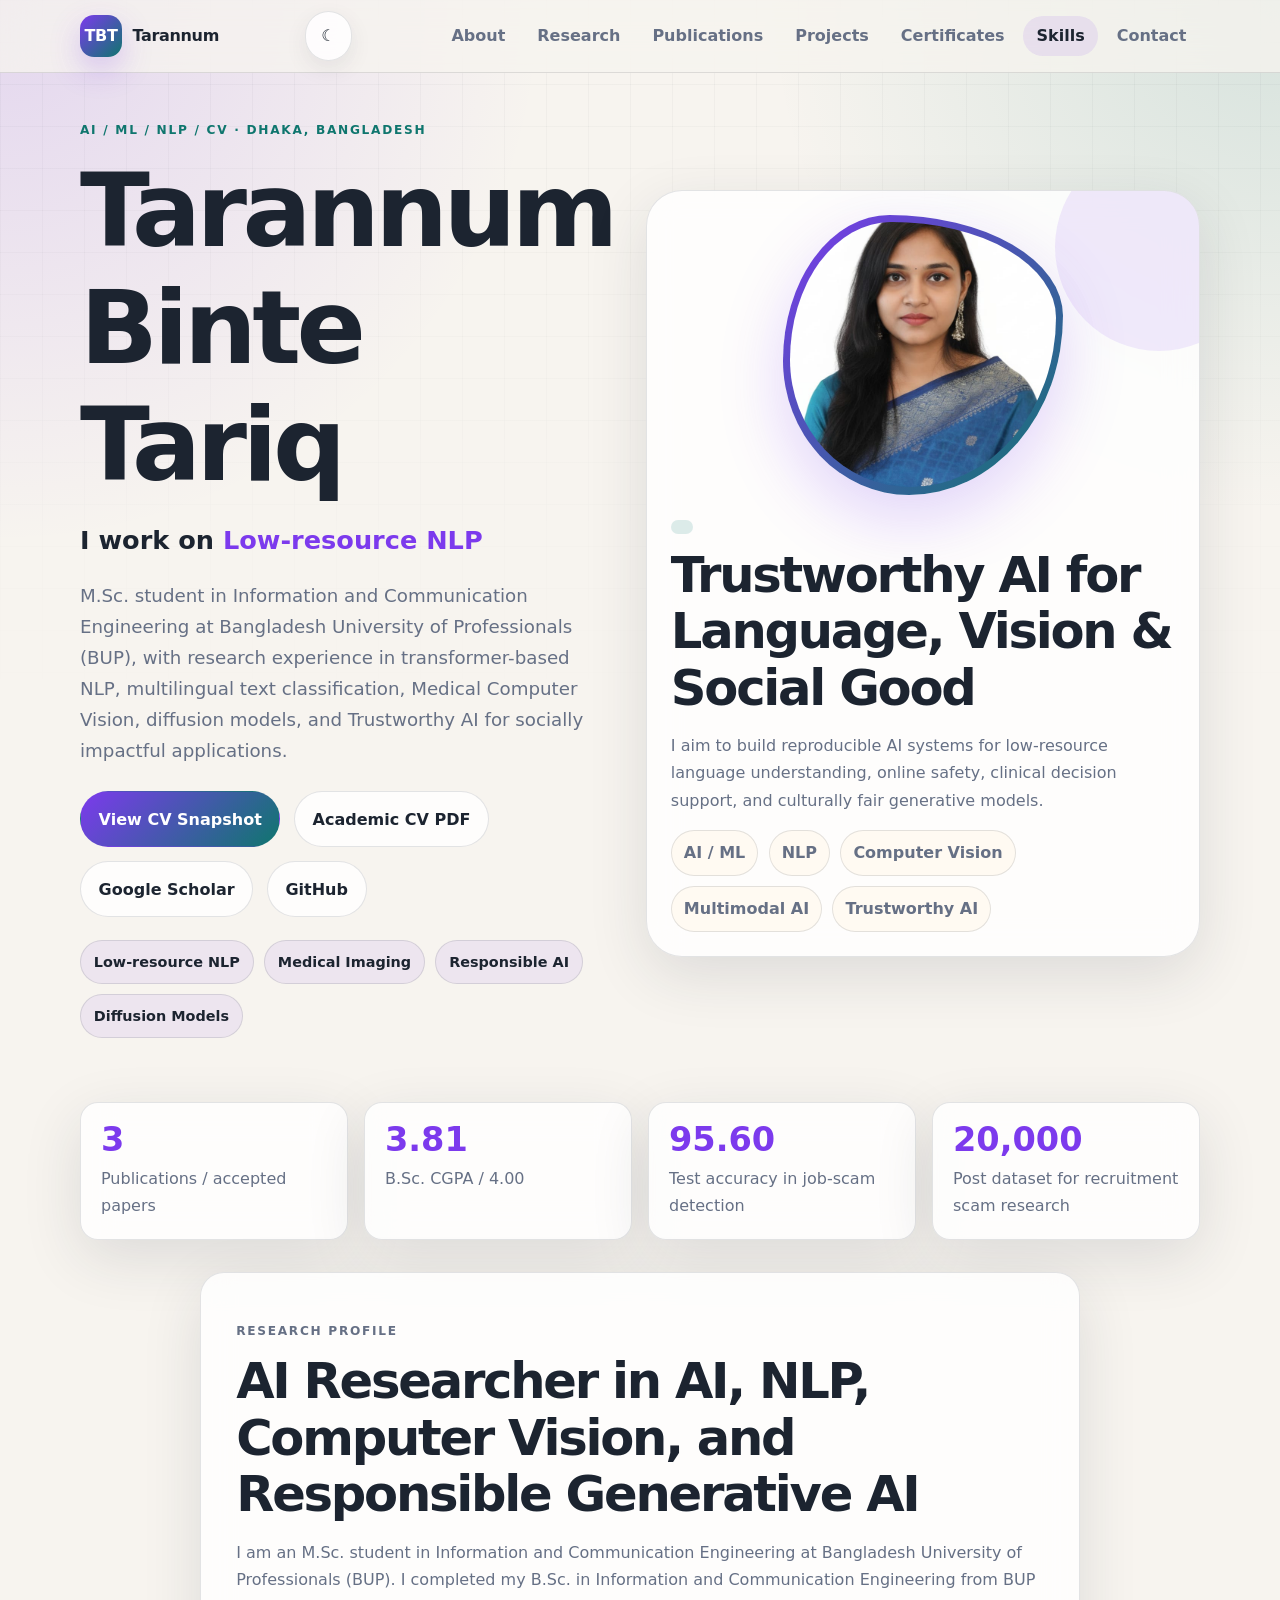
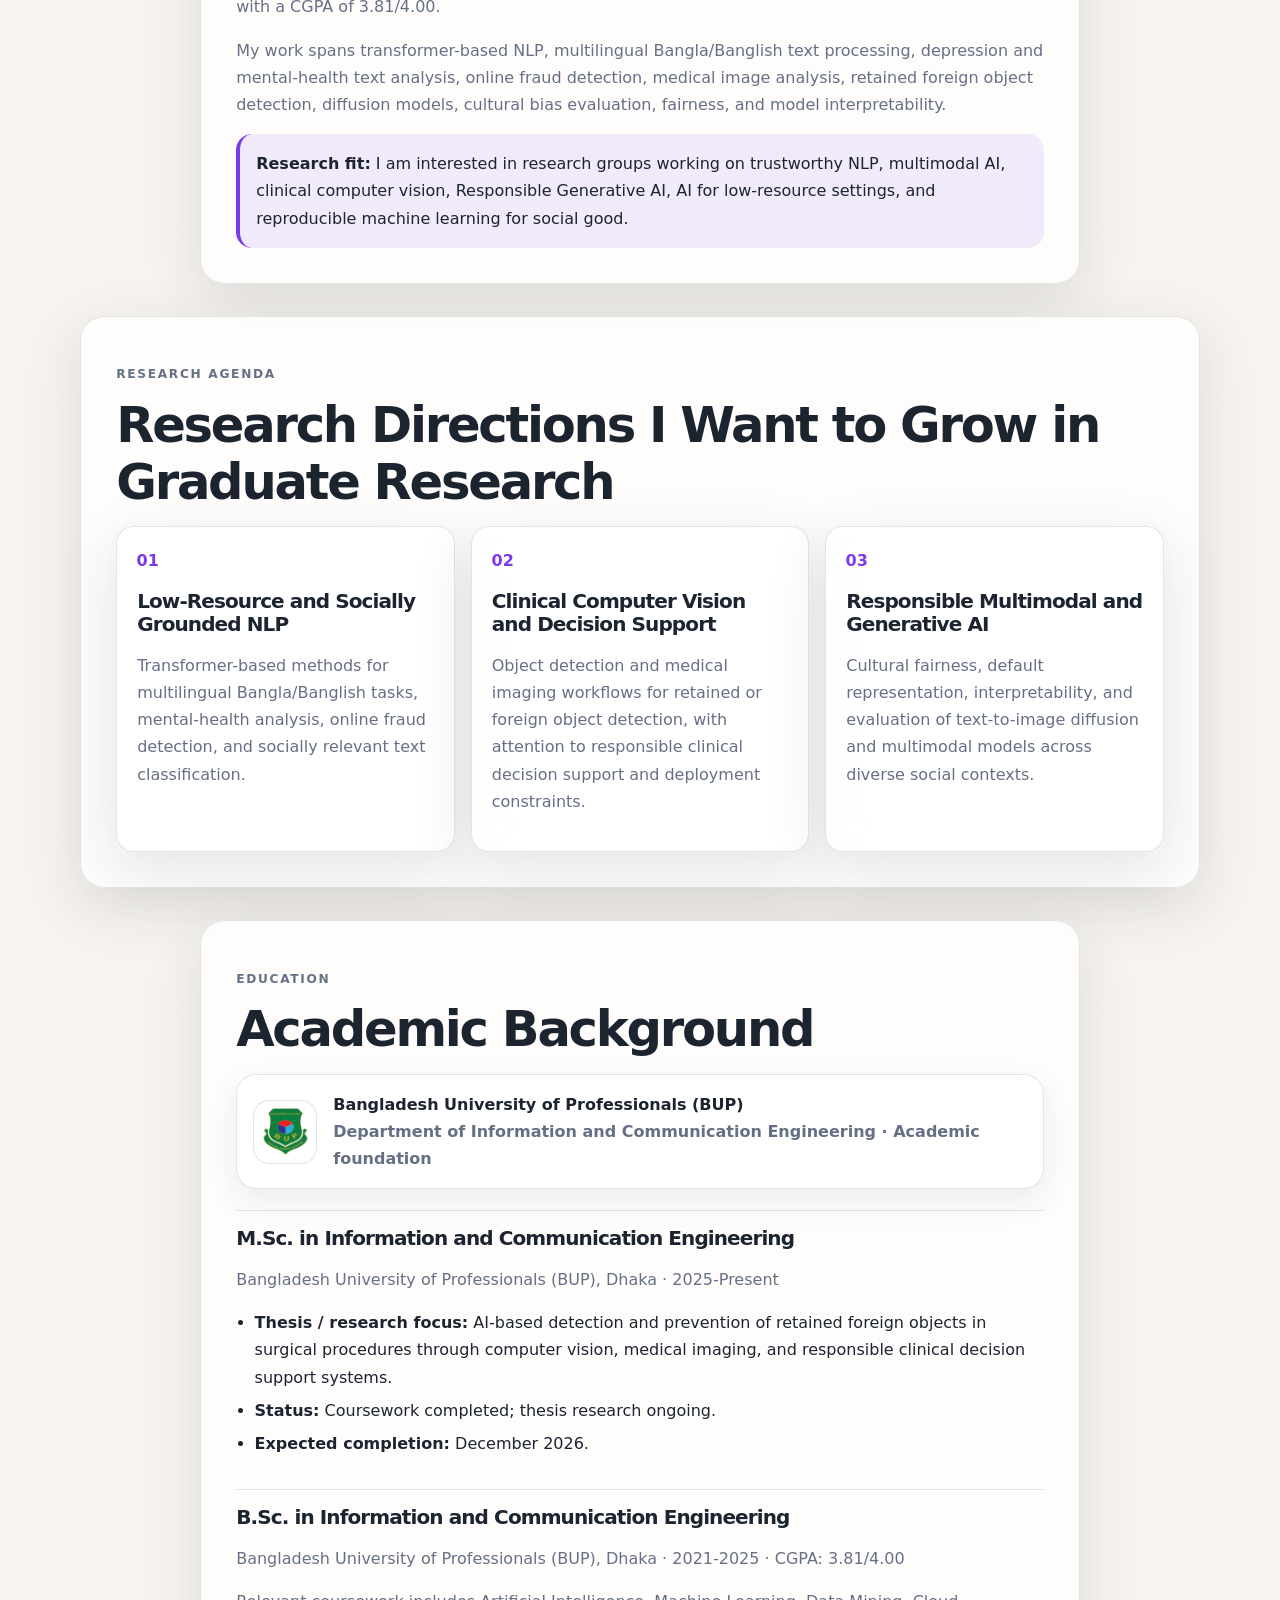
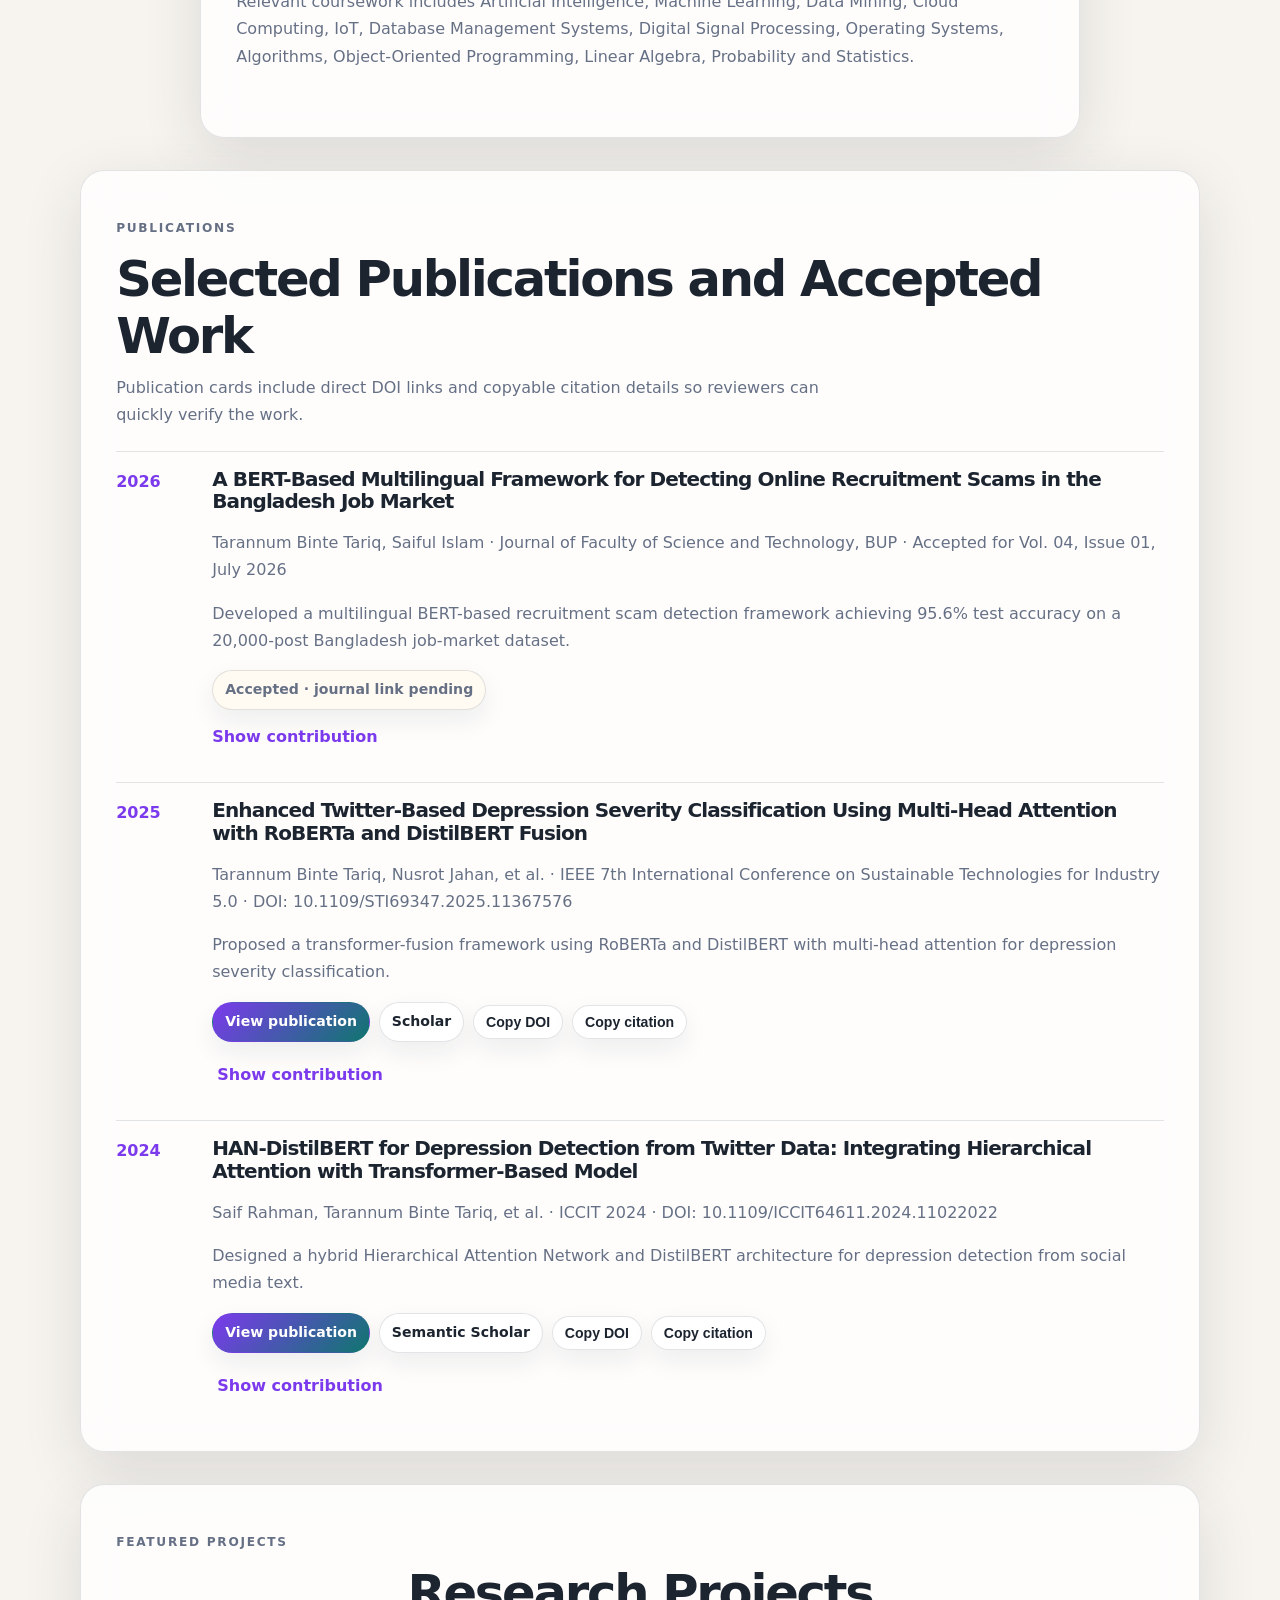
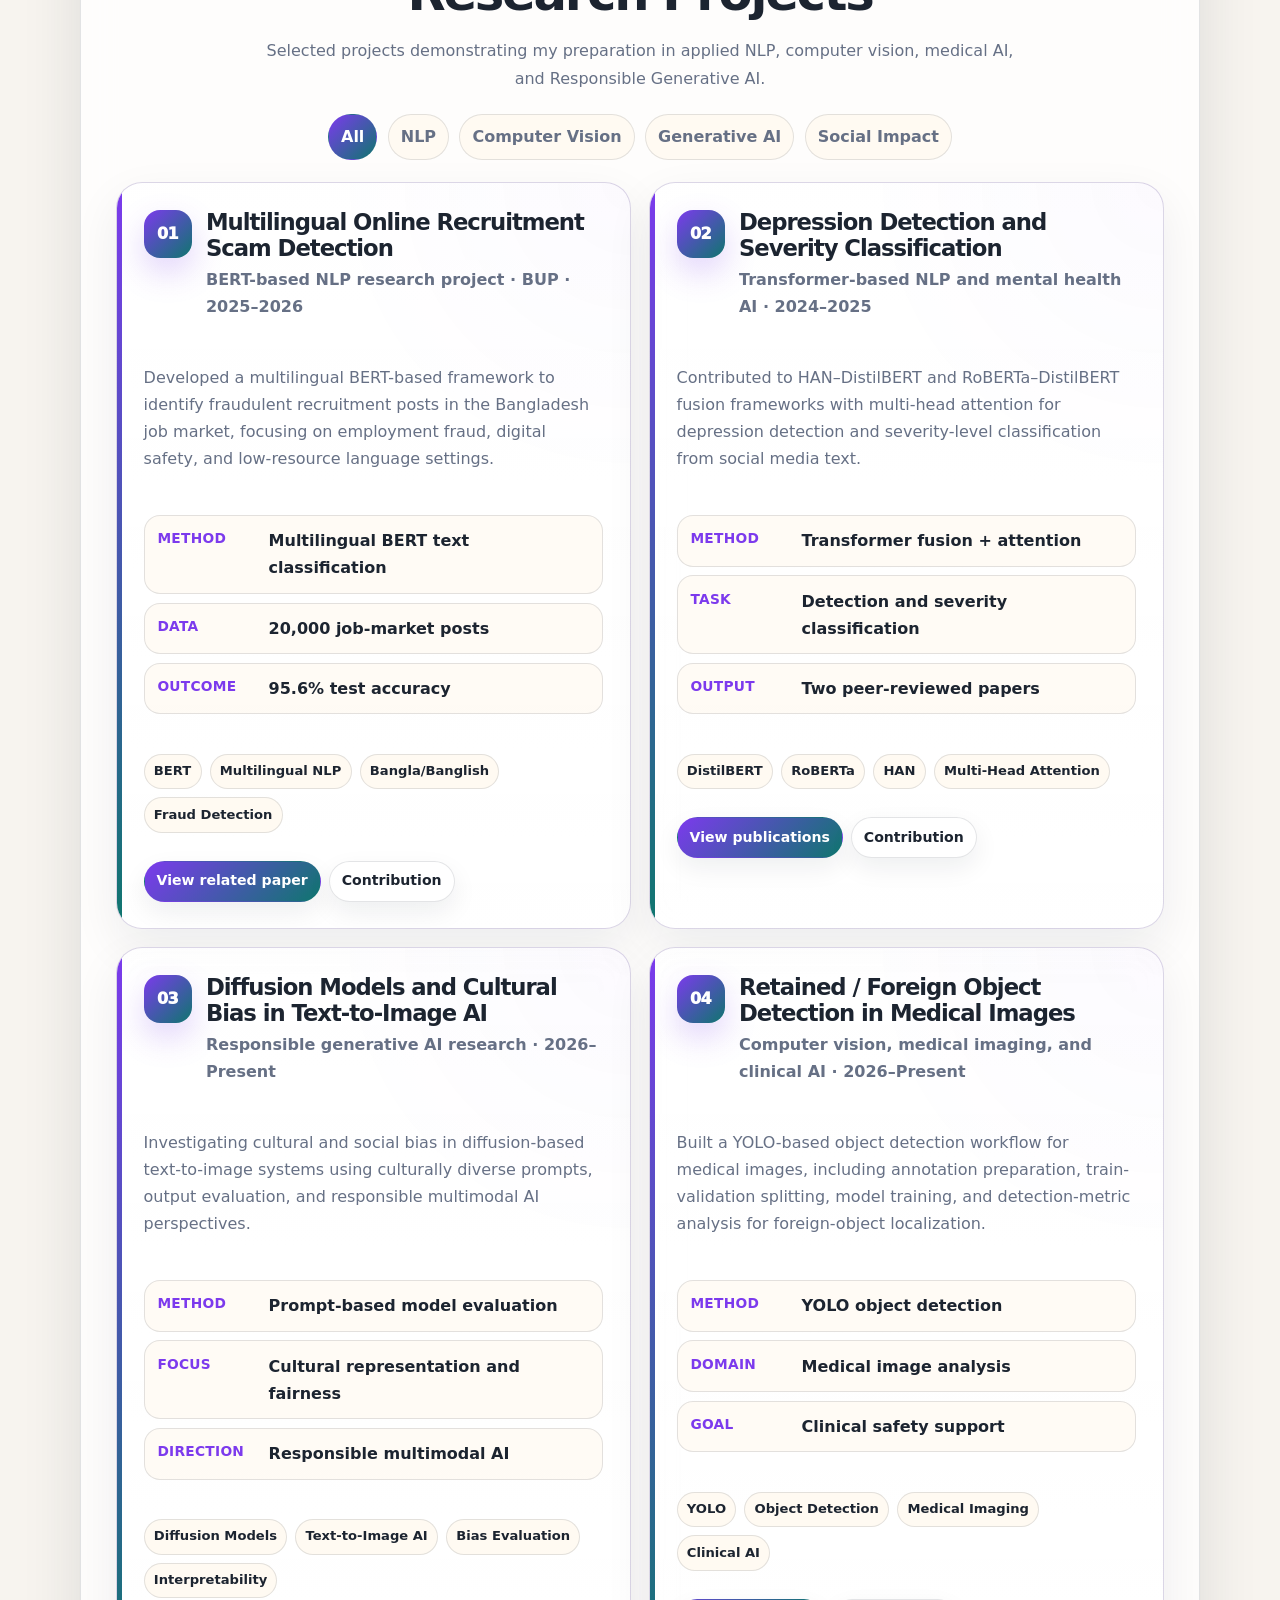
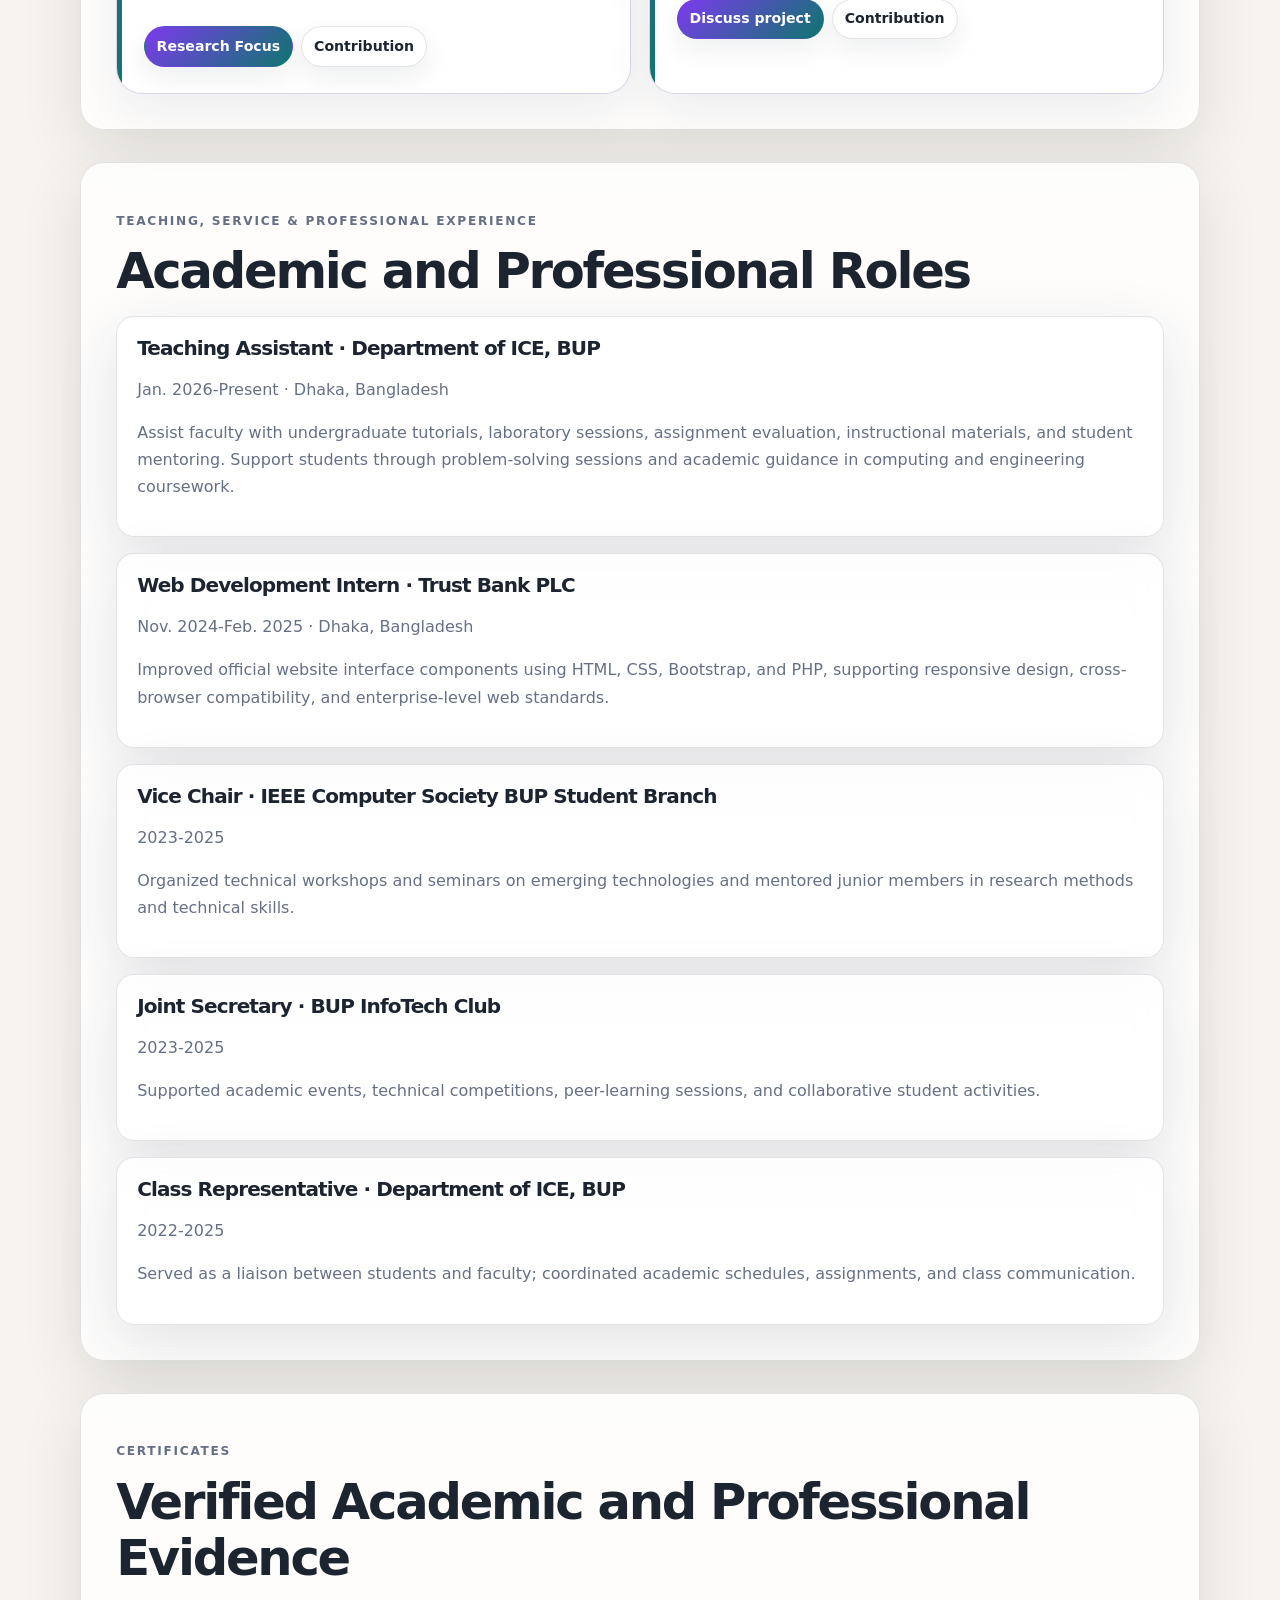
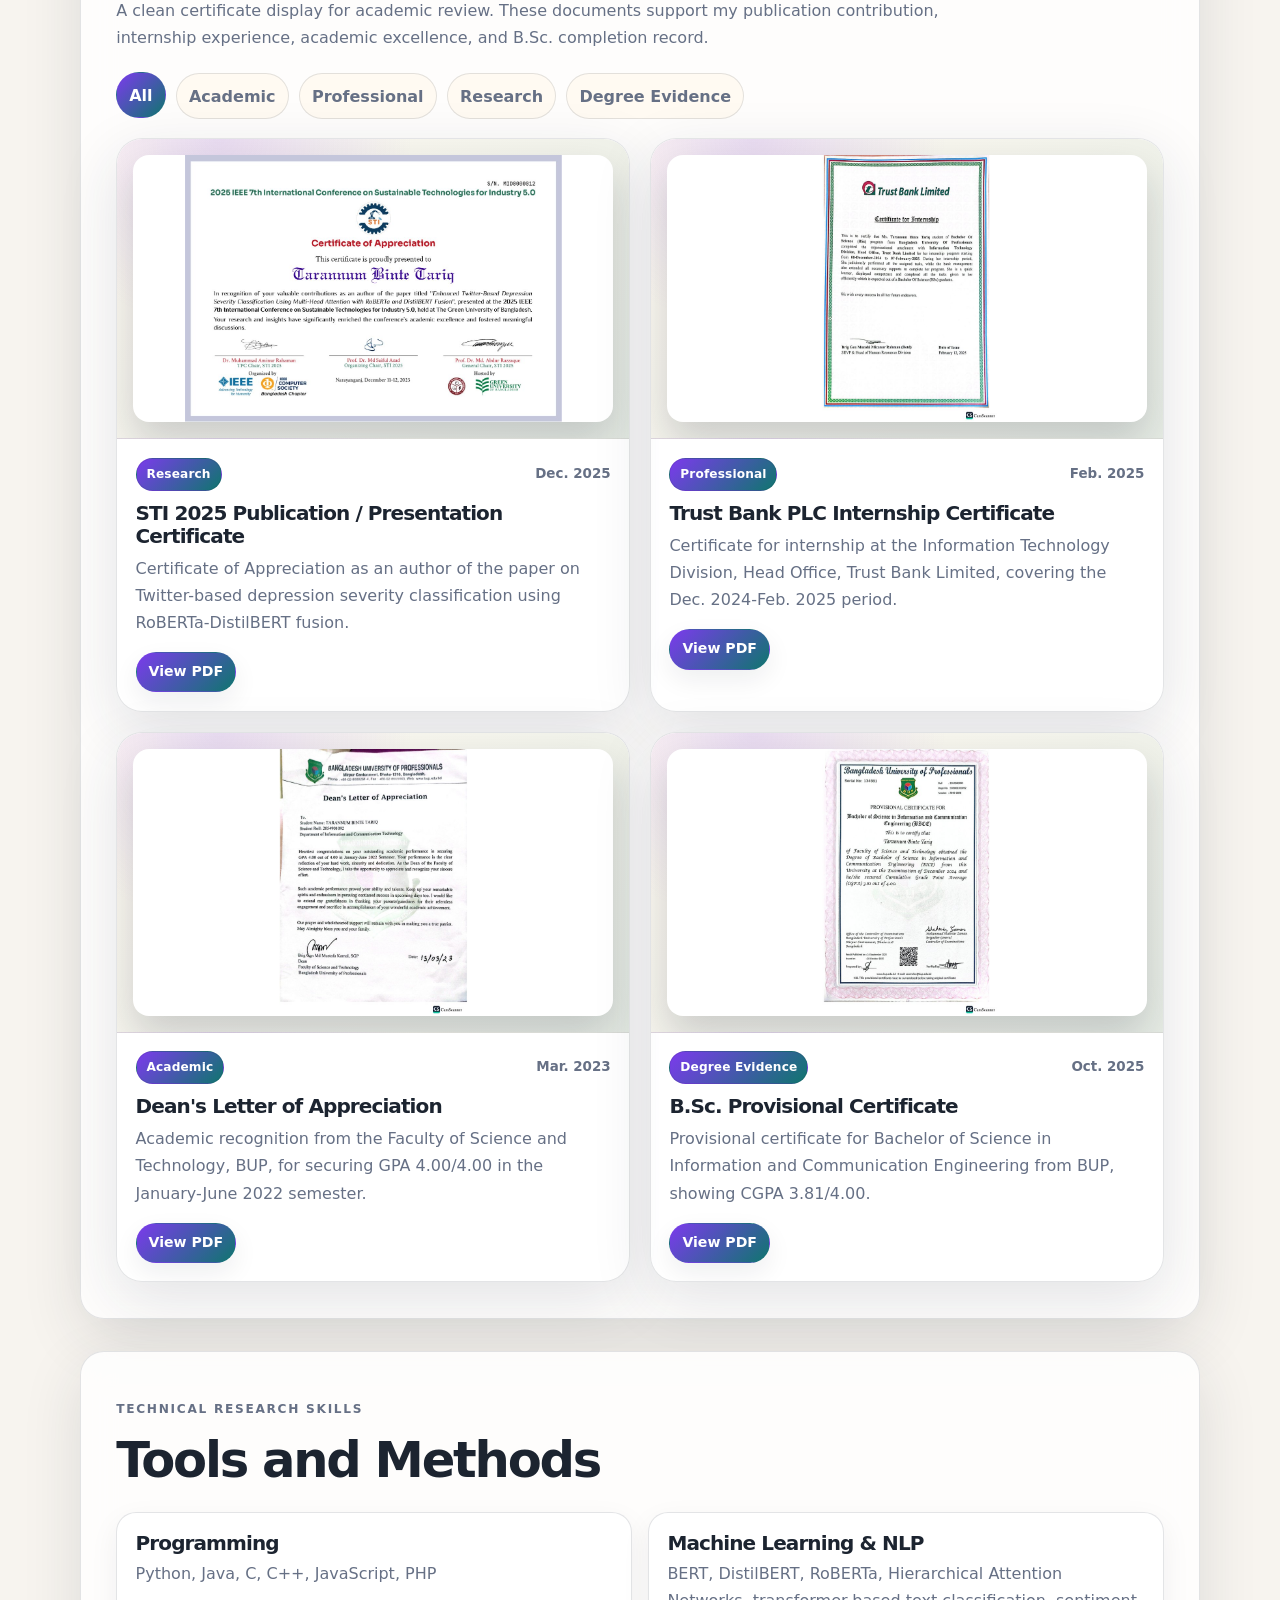
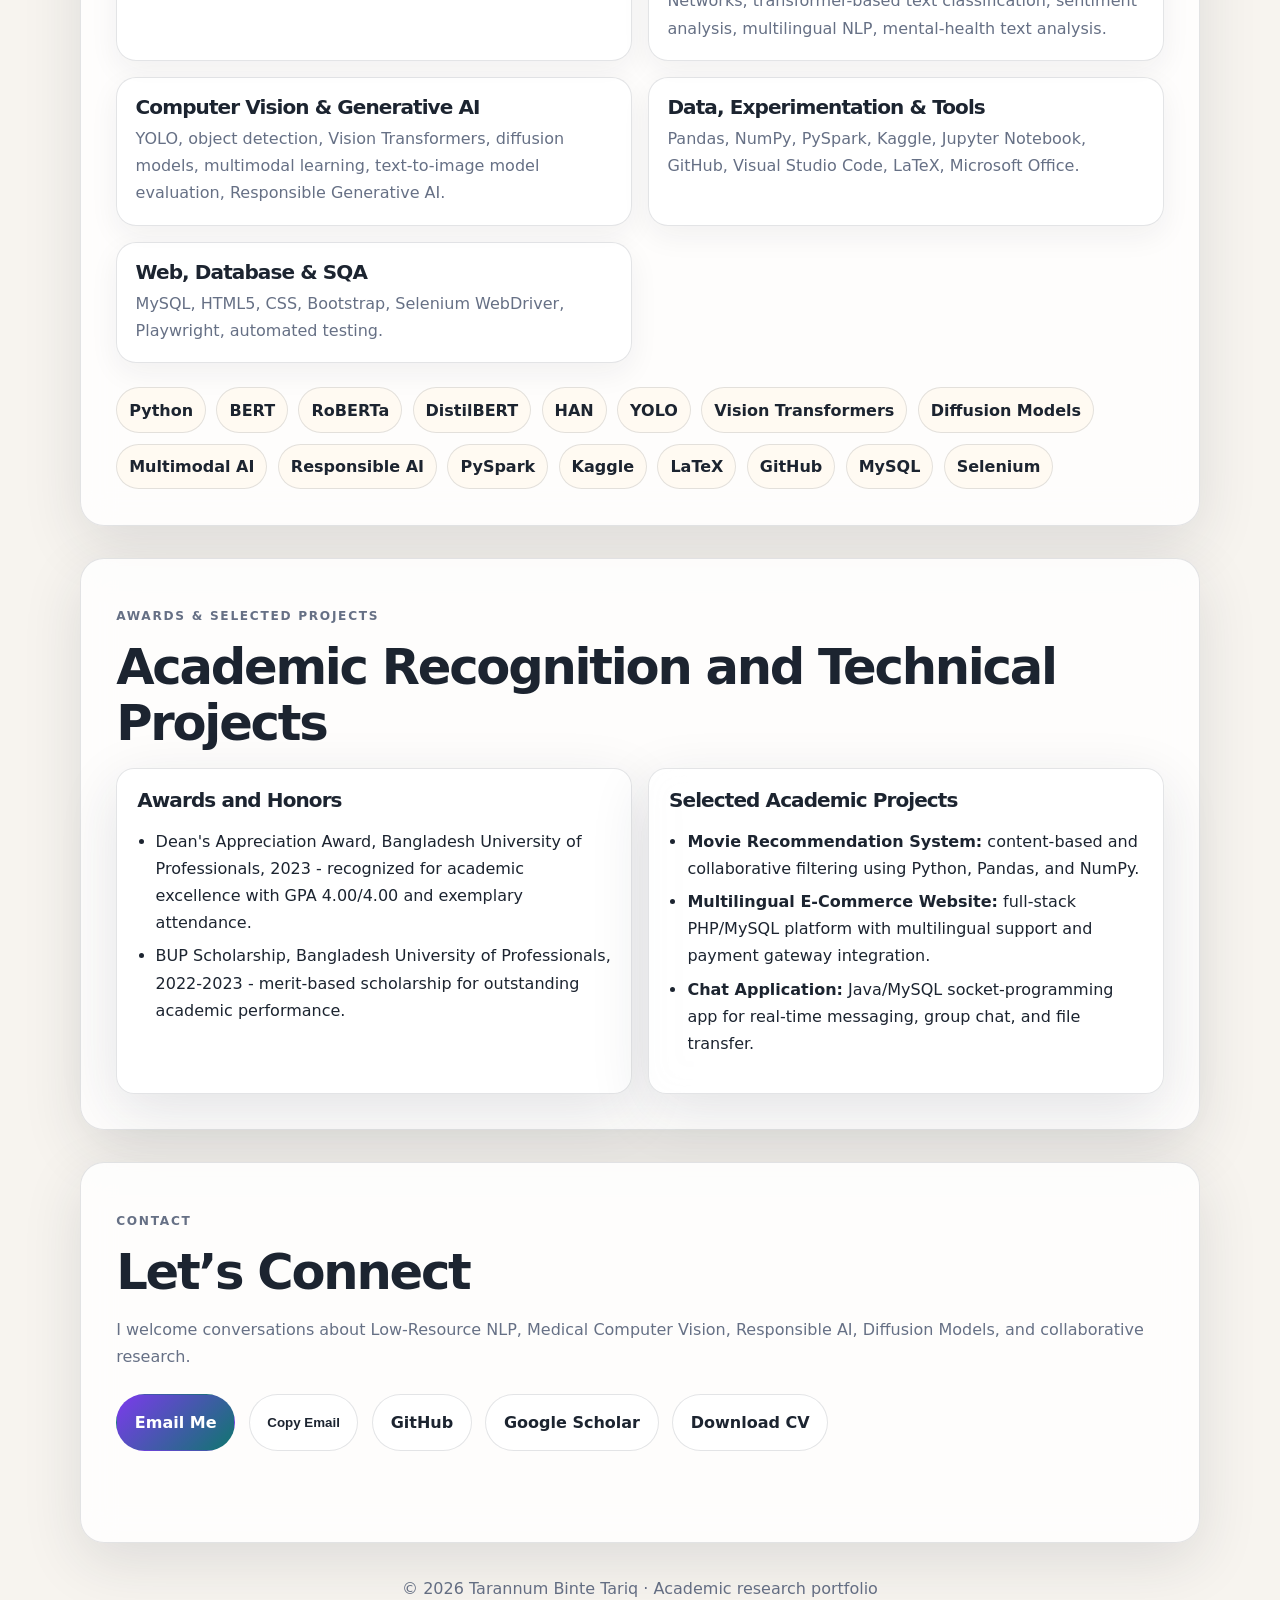
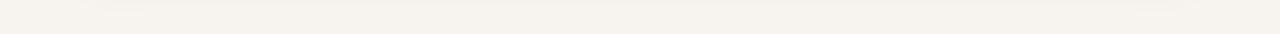
==== commit 8c1c6174: "Update index.html" ====
--- a/index.html
+++ b/index.html
@@ -65,7 +65,7 @@
           <img src="assets/profile.jpg" alt="Portrait of Tarannum Binte Tariq" onerror="this.onerror=null; this.src='assets/profile-placeholder.svg';" />
         </div>
         <div class="status-pill"></div>
-        <h2>Trustworthy AI for Language, Vision & Social Goal</h2>
+        <h2>Trustworthy AI for Language, Vision & Social Good</h2>
         <p>
           I aim to build reproducible AI systems for low-resource language understanding, online safety, clinical decision support, and culturally fair generative models.
         </p>
@@ -100,7 +100,7 @@
 
     <section id="about" class="section narrow reveal">
       <p class="section-kicker">Research Profile</p>
-      <h2>Prospective AI Researcher in AI, NLP, Computer Vision, and Responsible Generative AI</h2>
+      <h2>AI Researcher in AI, NLP, Computer Vision, and Responsible Generative AI</h2>
       <p>
         I am an M.Sc. student in Information and Communication Engineering at Bangladesh University of Professionals (BUP). I completed my B.Sc. in Information and Communication Engineering from BUP with a CGPA of 3.81/4.00.
       </p>
@@ -142,7 +142,7 @@
 
     <section class="section narrow reveal">
       <p class="section-kicker">Education</p>
-      <h2>Academic background</h2>
+      <h2>Academic Background</h2>
       <div class="institution-strip education-institution-card">
         <img src="assets/logos/bup-logo.png" alt="Bangladesh University of Professionals logo" loading="lazy" />
         <div>
@@ -501,14 +501,14 @@
       <h2>Academic Recognition and Technical Projects</h2>
       <div class="card-grid two">
         <article class="card interactive-card">
-          <h3>Awards and honors</h3>
+          <h3>Awards and Honors</h3>
           <ul>
             <li>Dean's Appreciation Award, Bangladesh University of Professionals, 2023 - recognized for academic excellence with GPA 4.00/4.00 and exemplary attendance.</li>
             <li>BUP Scholarship, Bangladesh University of Professionals, 2022-2023 - merit-based scholarship for outstanding academic performance.</li>
           </ul>
         </article>
         <article class="card interactive-card">
-          <h3>Selected academic projects</h3>
+          <h3>Selected Academic Projects</h3>
           <ul>
             <li><strong>Movie Recommendation System:</strong> content-based and collaborative filtering using Python, Pandas, and NumPy.</li>
             <li><strong>Multilingual E-Commerce Website:</strong> full-stack PHP/MySQL platform with multilingual support and payment gateway integration.</li>
@@ -522,7 +522,7 @@
       <p class="section-kicker">Contact</p>
       <h2>Let’s Connect</h2>
       <p>
-        I welcome conversations about research opportunities, Low-Resource NLP, Medical Computer Vision, responsible AI, diffusion models, and collaborative research.
+      I welcome conversations about Low-Resource NLP, Medical Computer Vision, Responsible AI, Diffusion Models, and collaborative research.
       </p>
       <div class="contact-actions">
         <a class="button primary" href="mailto:twinkletariq286@gmail.com">Email Me</a>
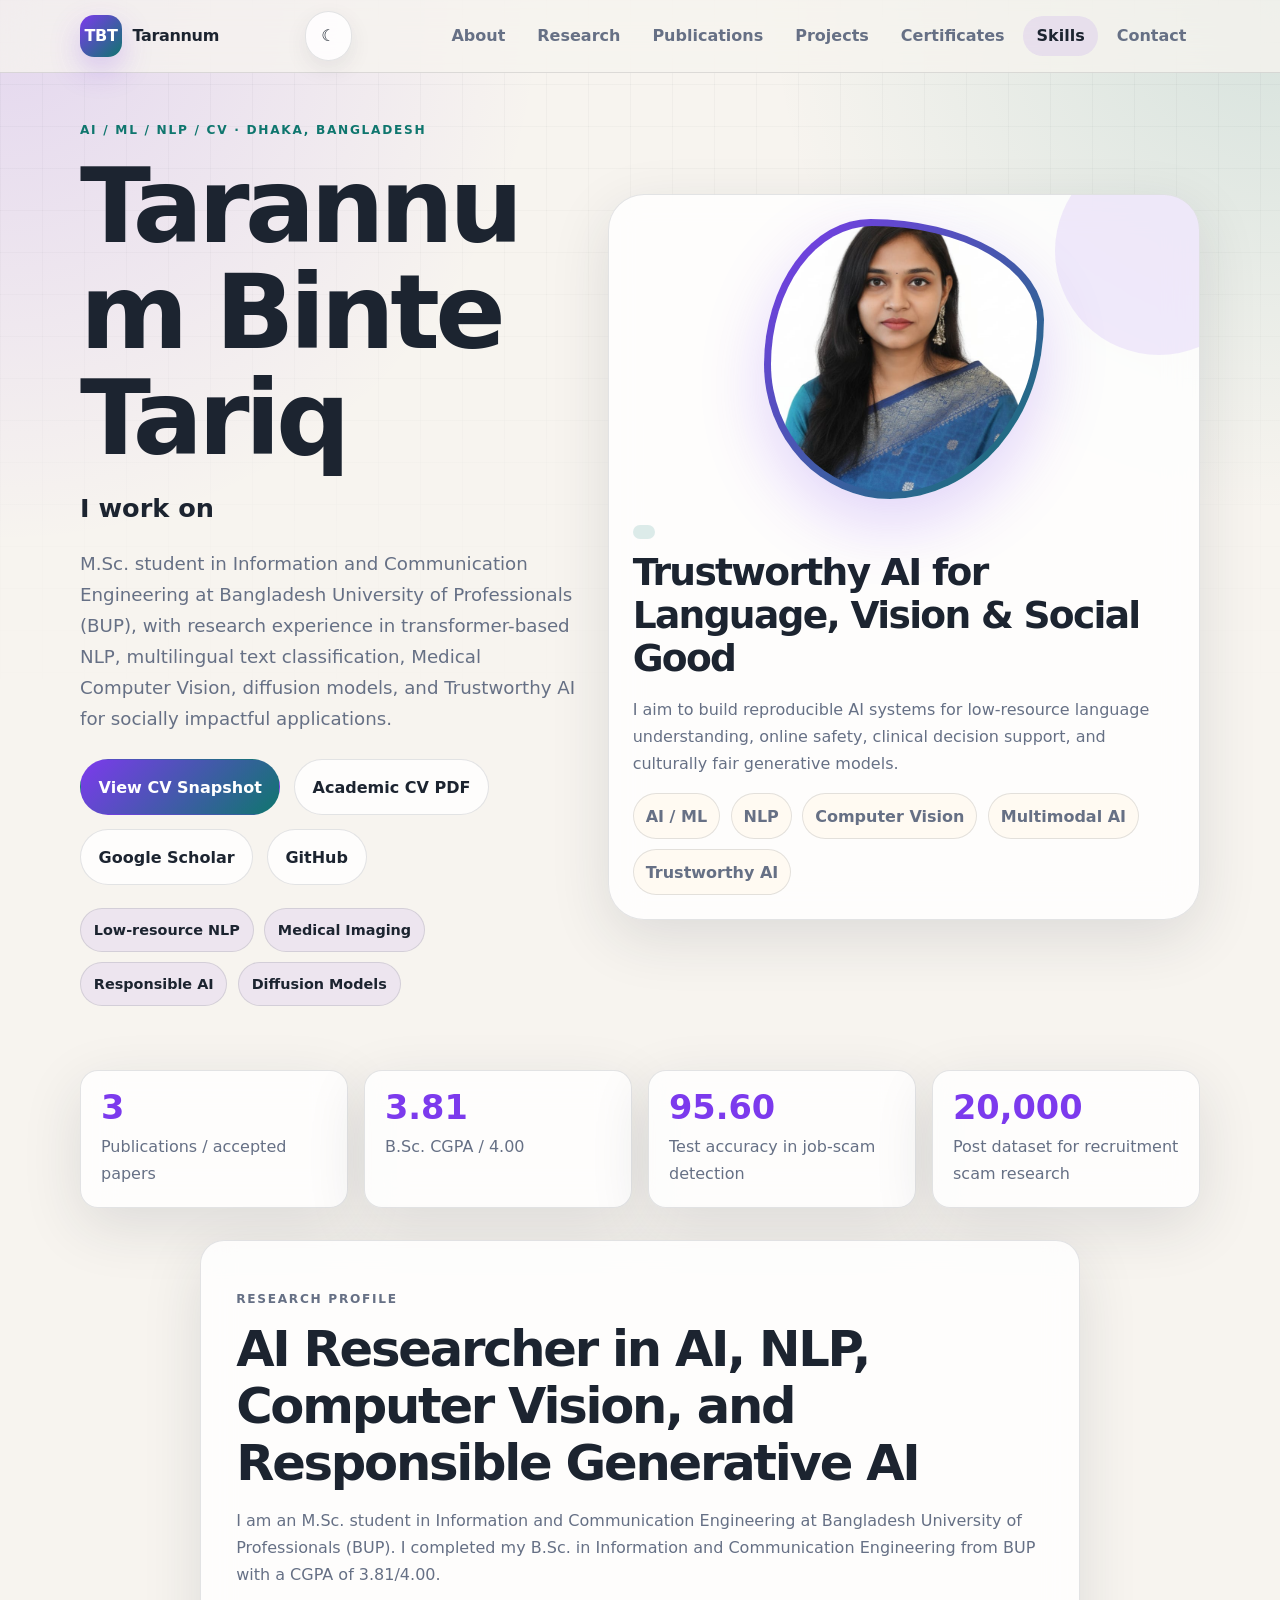
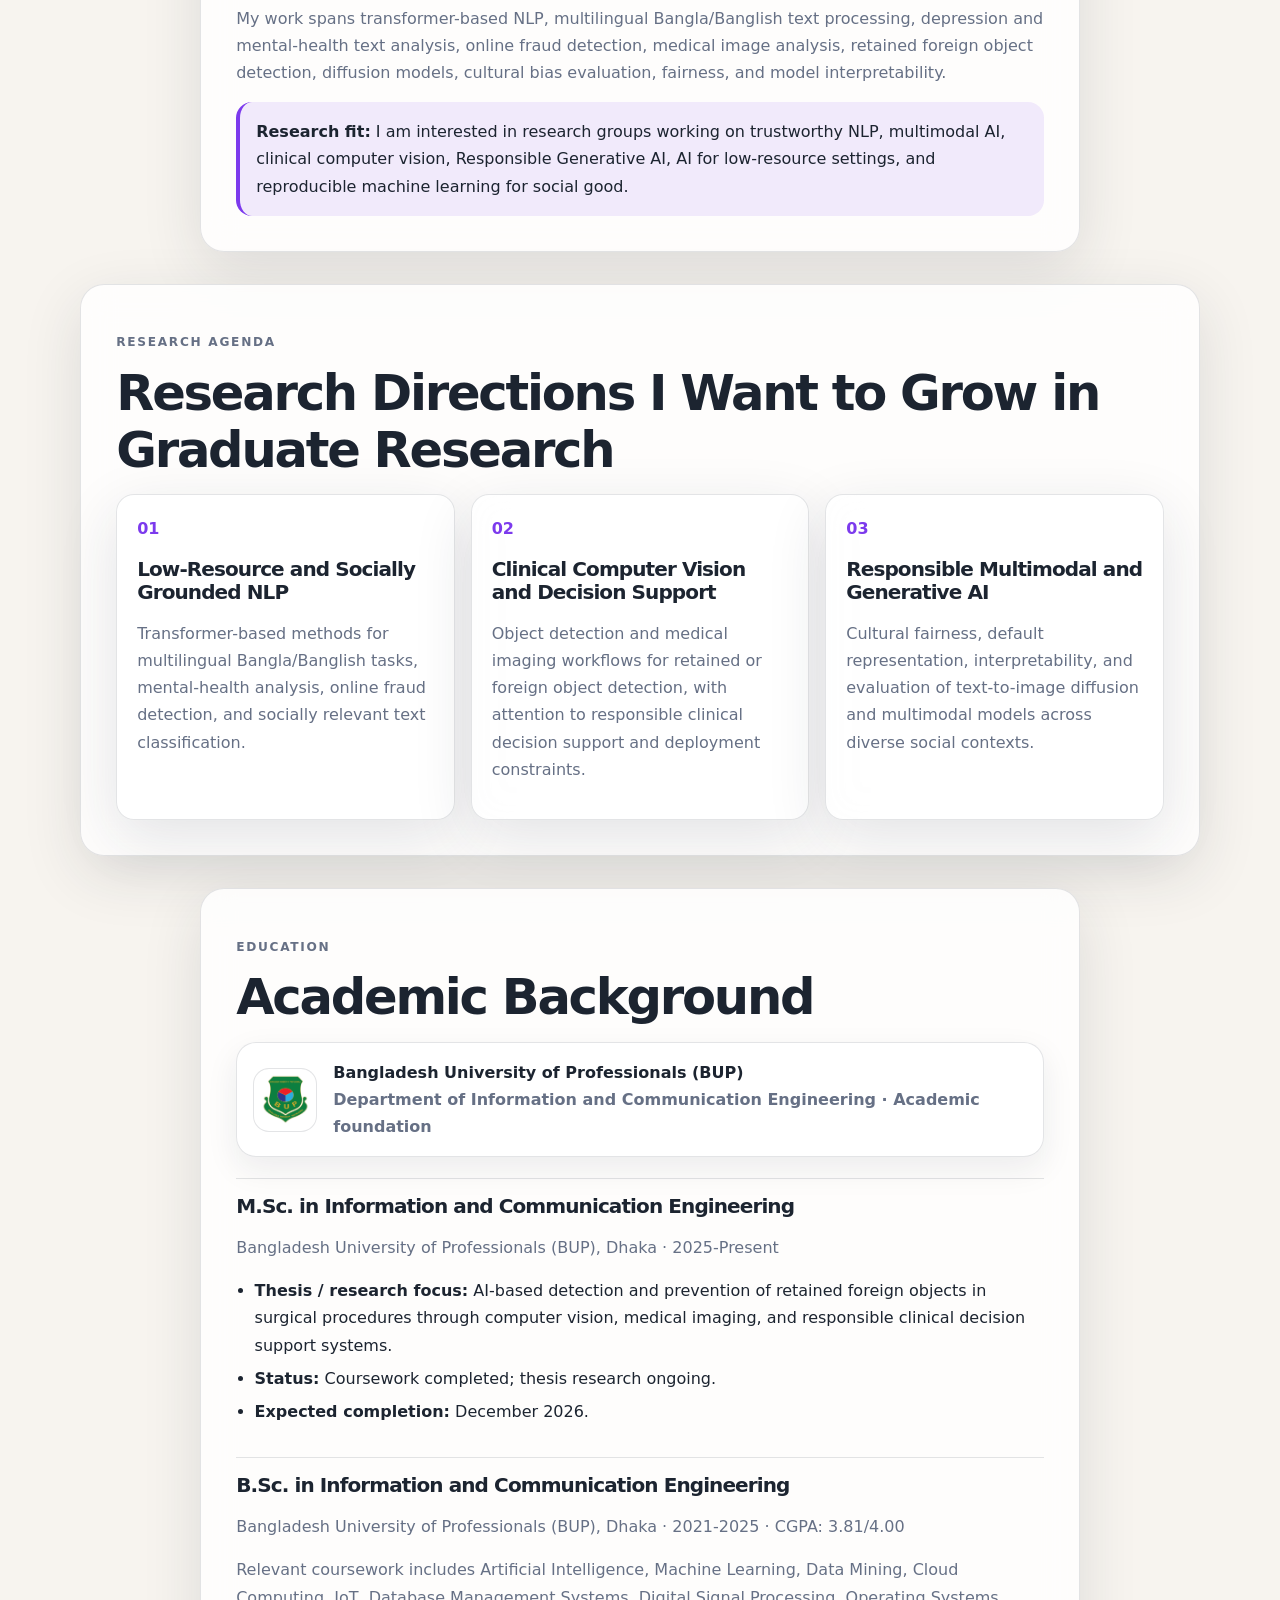
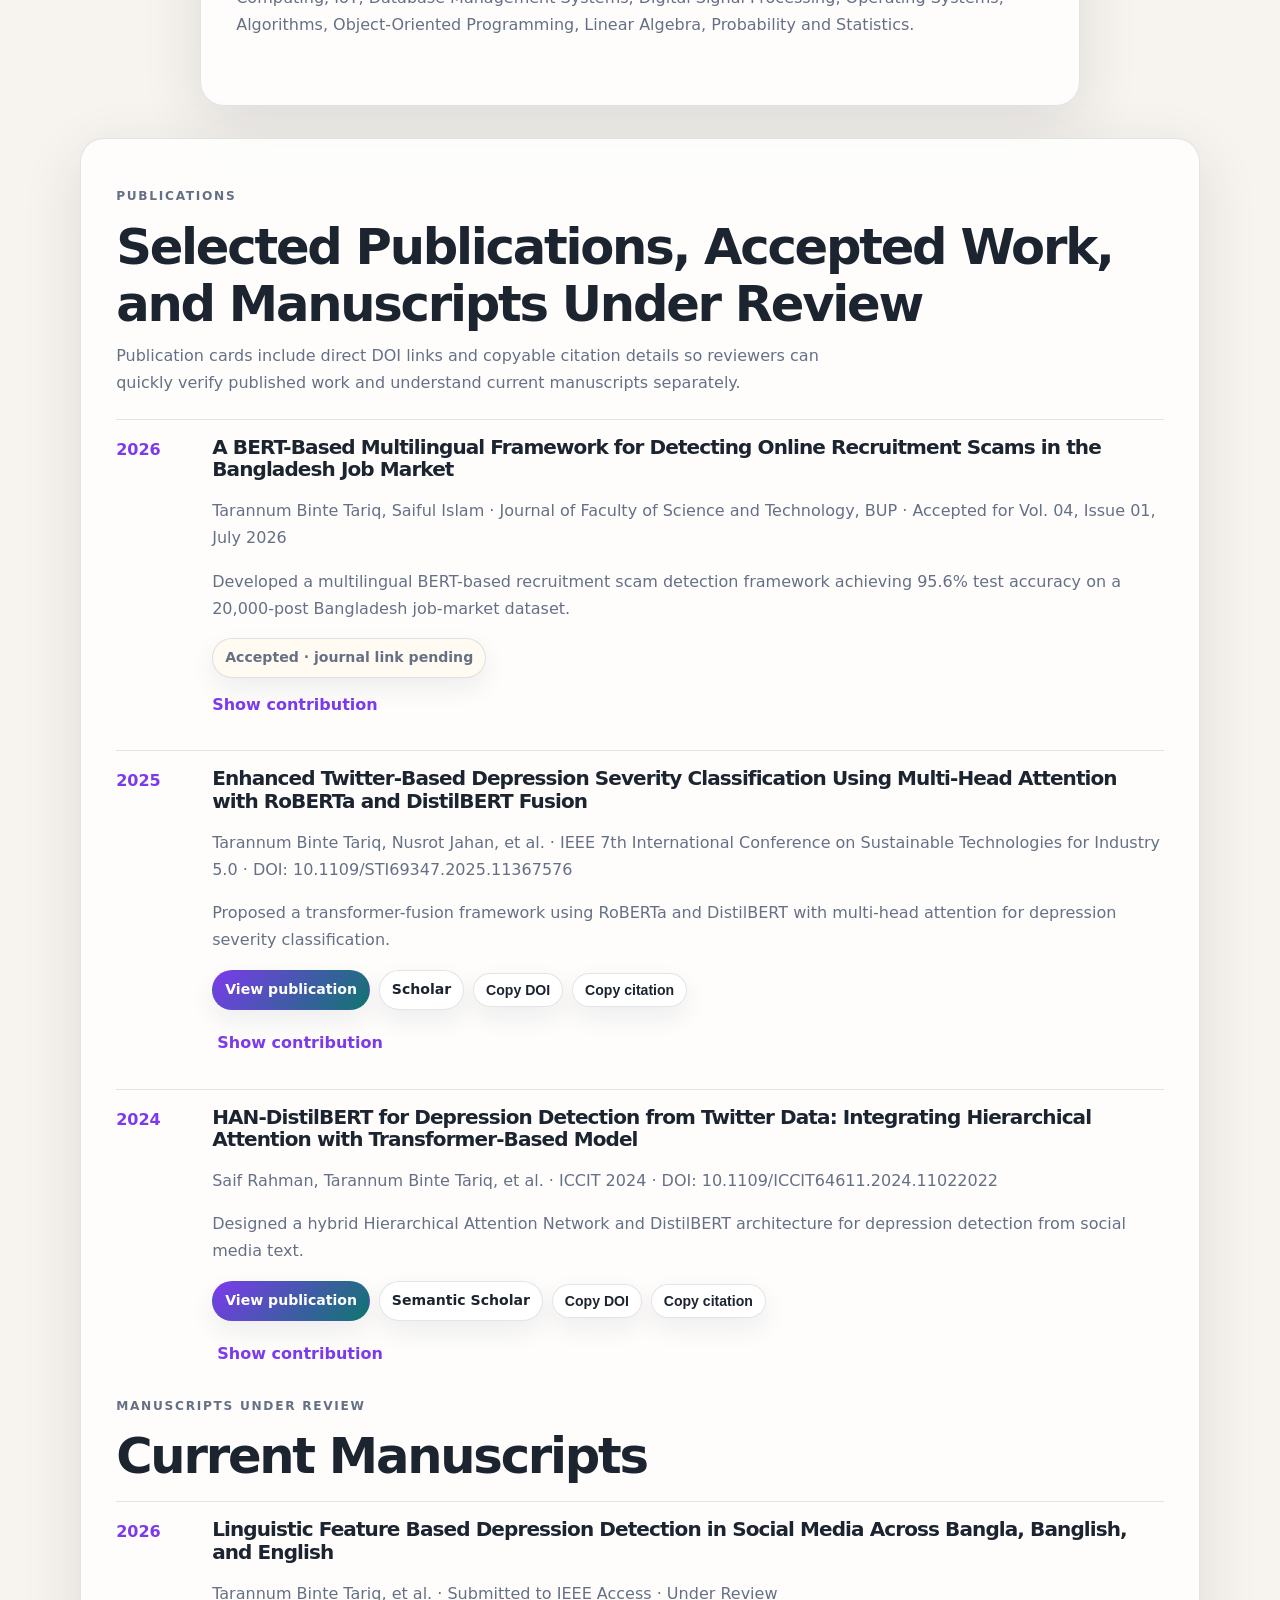
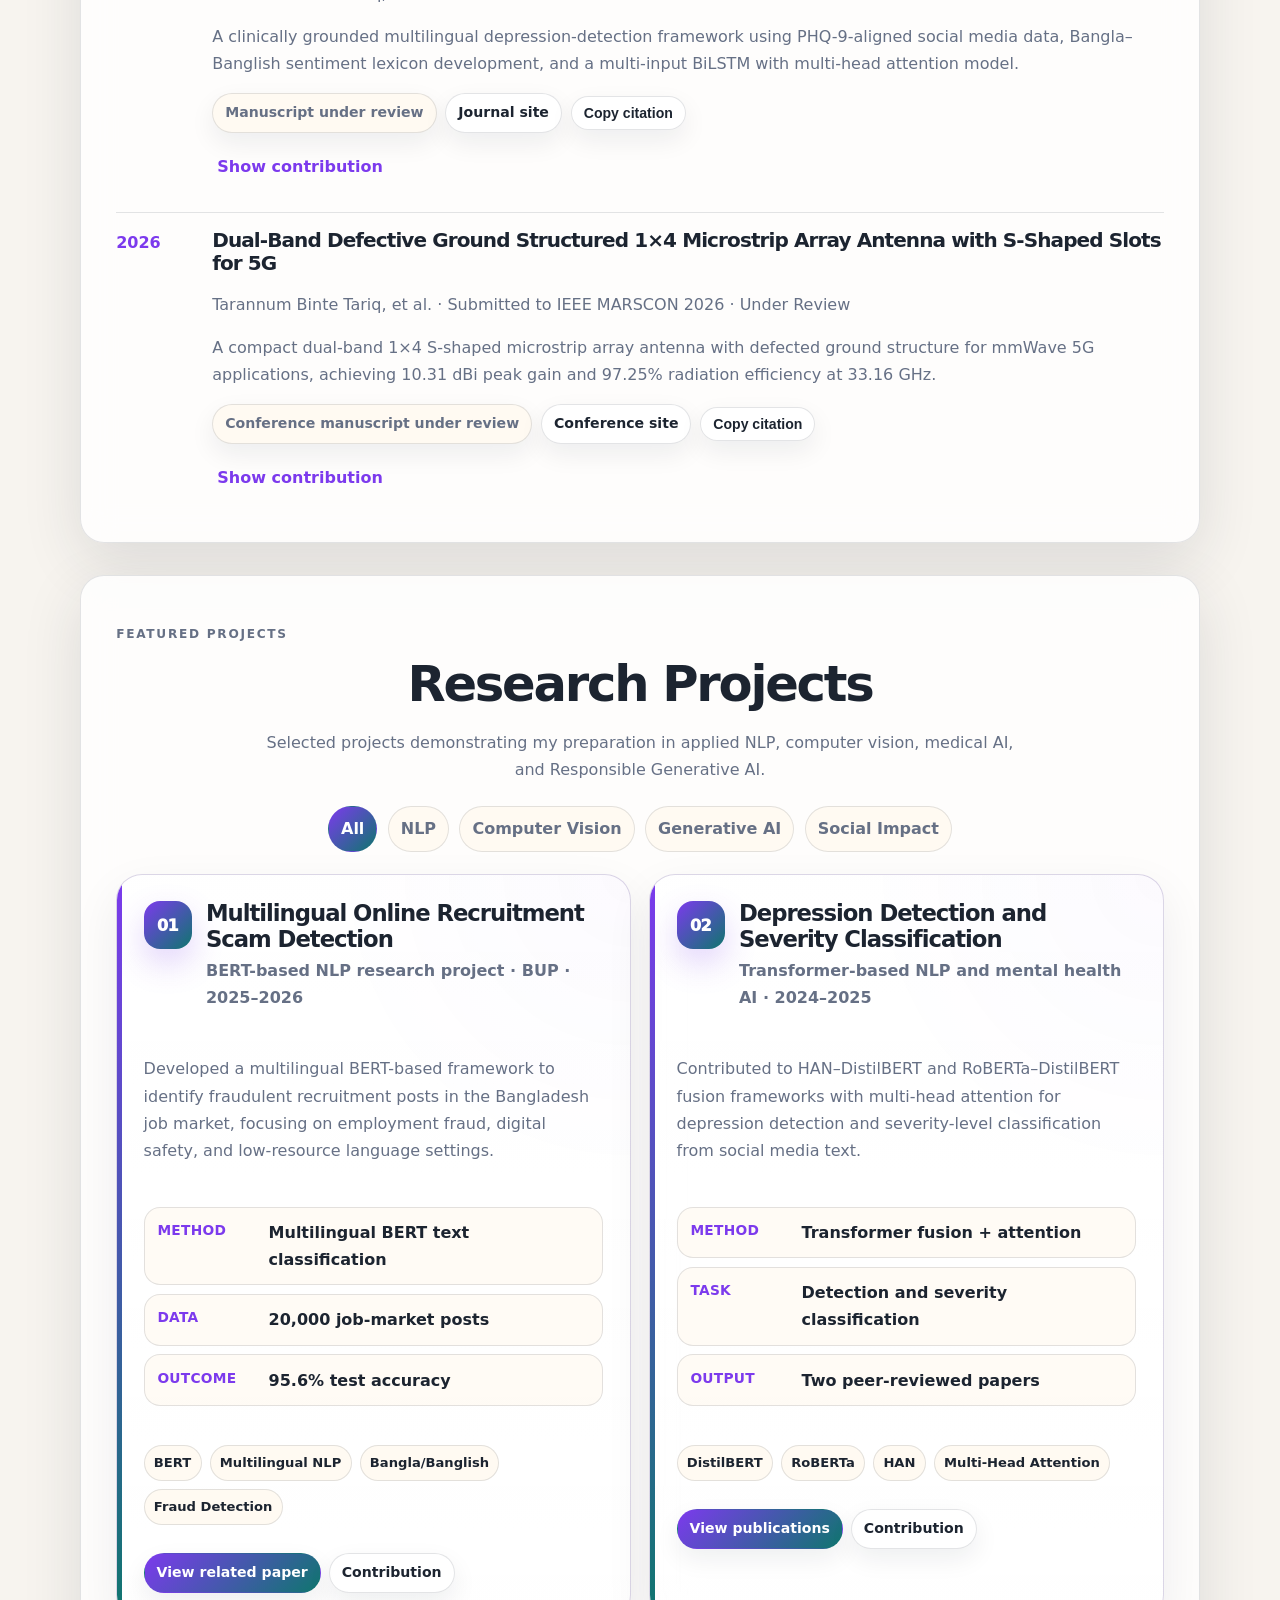
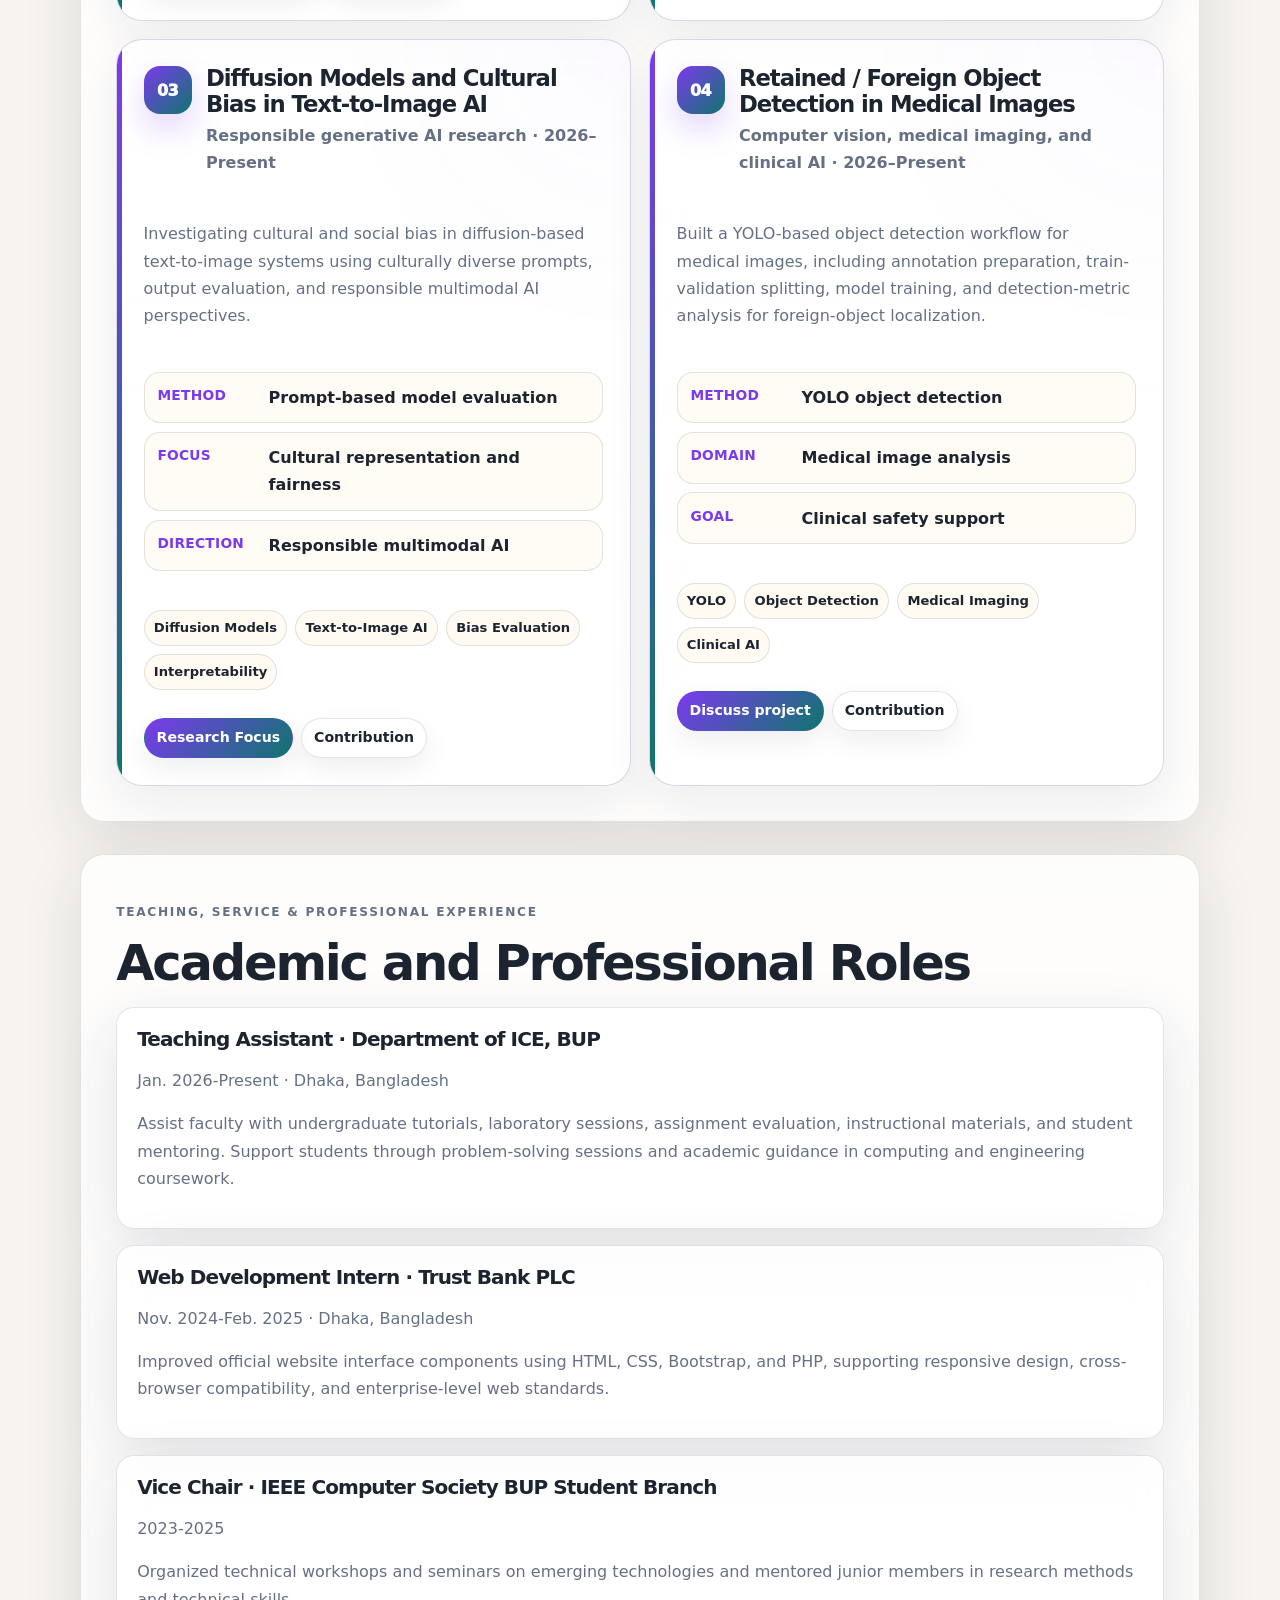
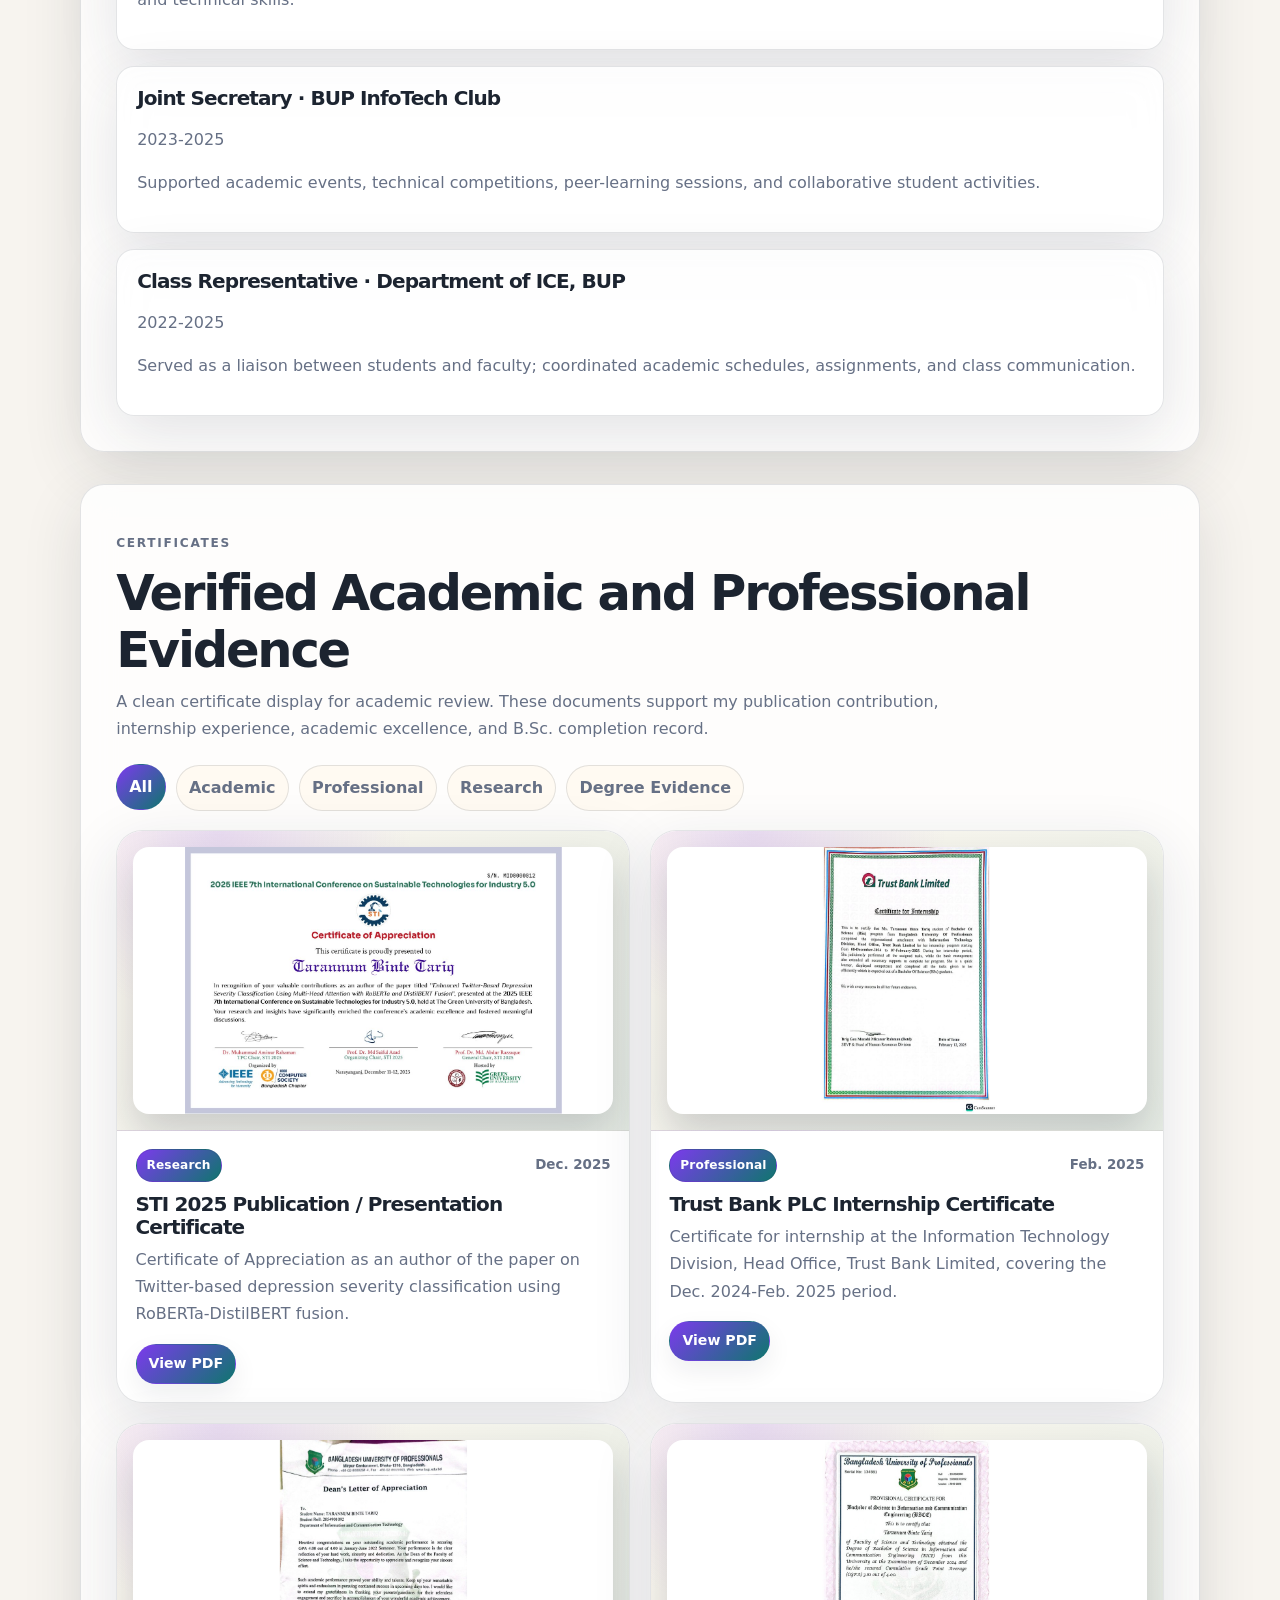
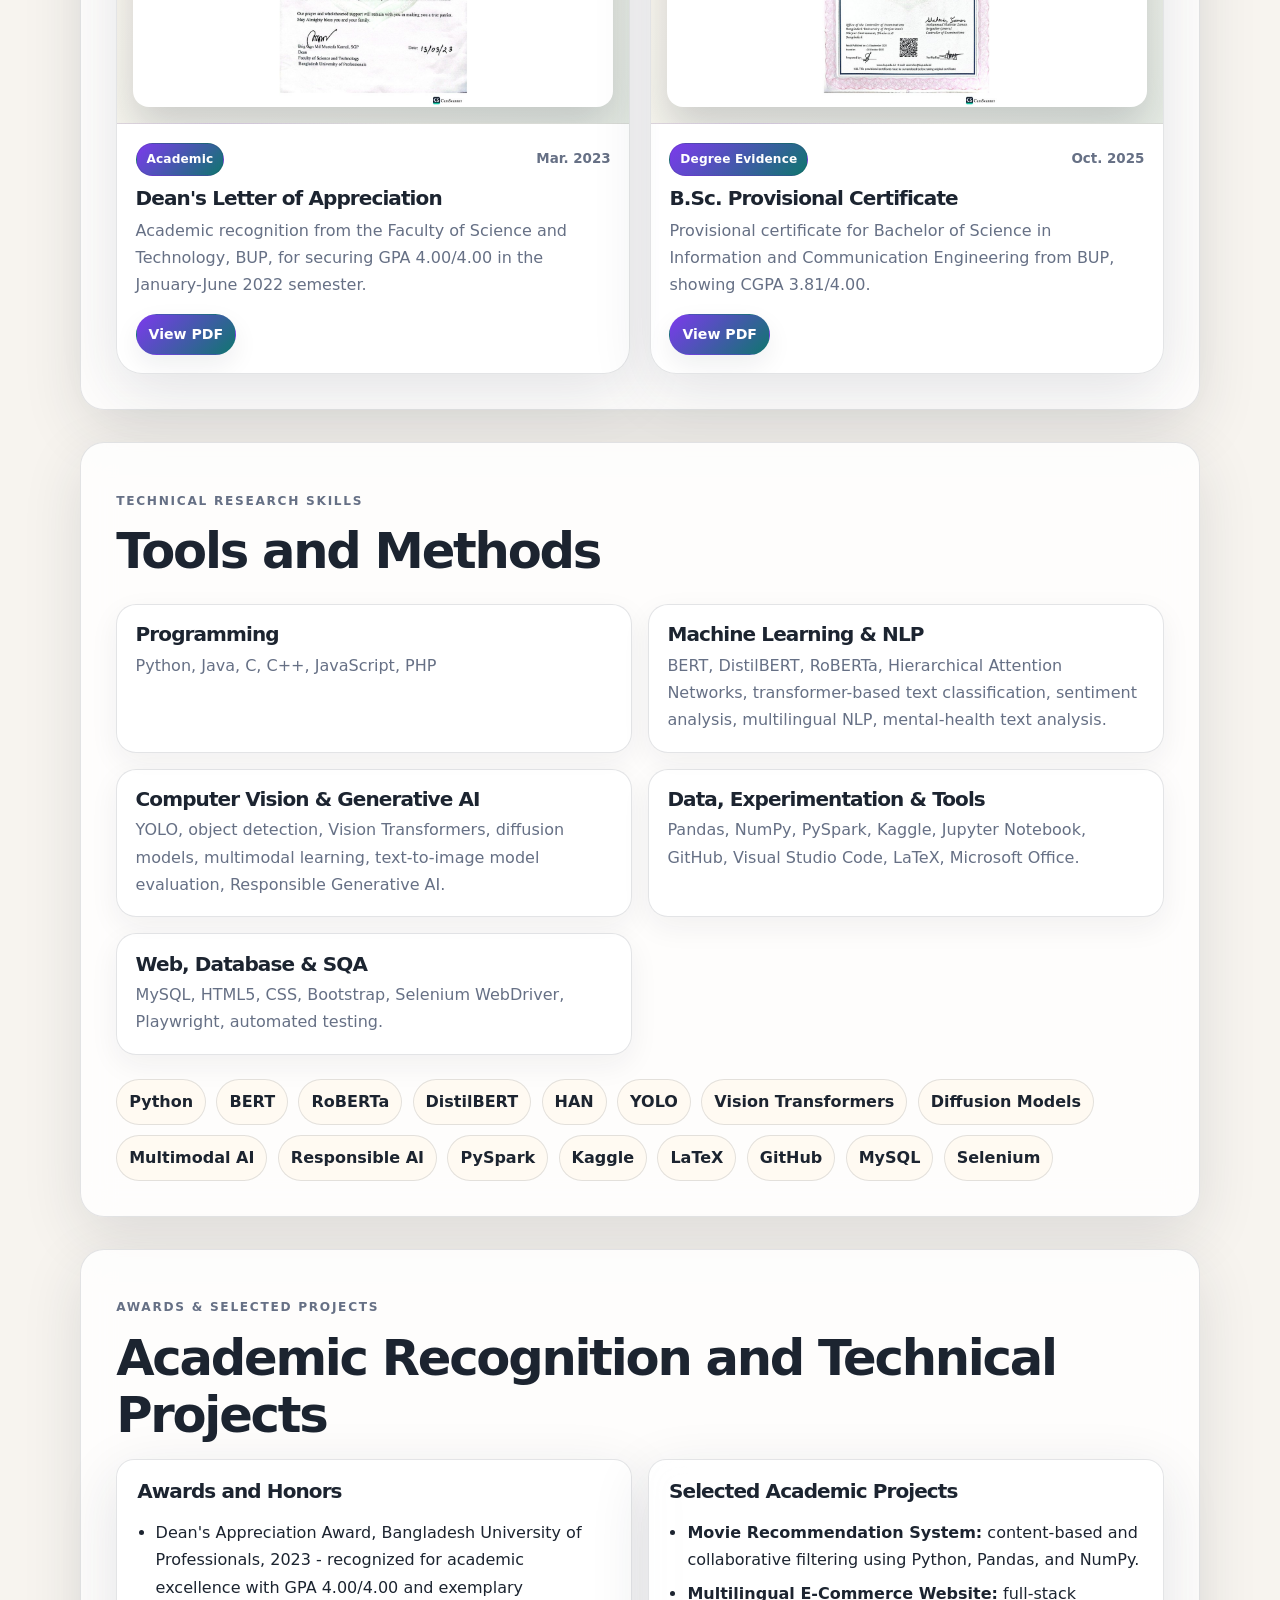
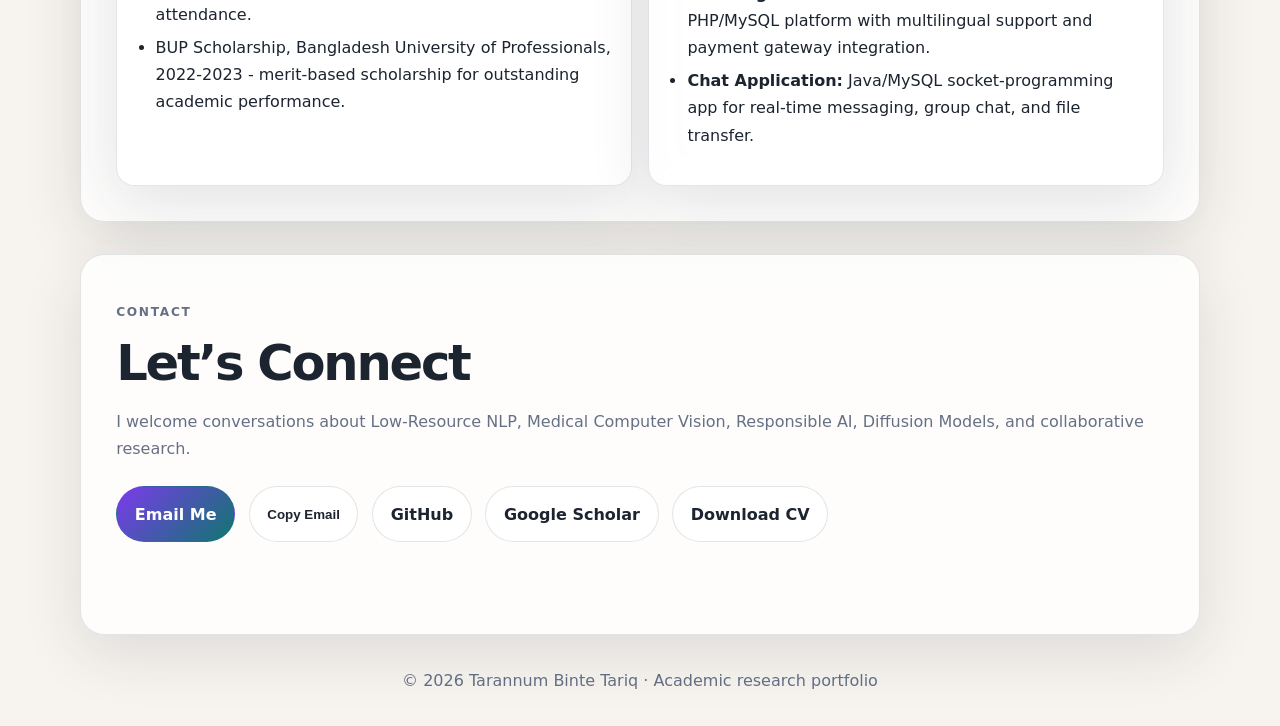
==== commit 7feddf27: "Fix mobile hero layout and update portfolio" ====
--- a/index.html
+++ b/index.html
@@ -170,8 +170,8 @@
 
     <section id="publications" class="section reveal">
       <p class="section-kicker">Publications</p>
-      <h2>Selected Publications and Accepted Work</h2>
-      <p class="section-lead">Publication cards include direct DOI links and copyable citation details so reviewers can quickly verify the work.</p>
+      <h2>Selected Publications, Accepted Work, and Manuscripts Under Review</h2>
+      <p class="section-lead">Publication cards include direct DOI links and copyable citation details so reviewers can quickly verify published work and understand current manuscripts separately.</p>
       <div class="timeline">
         <article class="timeline-item">
           <span class="year">2026</span>
@@ -227,7 +227,51 @@
           </div>
         </article>
       </div>
-    </section>
+
+      <div class="manuscript-divider" aria-hidden="true"></div>
+      <p class="section-kicker">Manuscripts Under Review</p>
+      <h2>Current Manuscripts</h2>
+      <div class="timeline">
+        <article class="timeline-item">
+          <span class="year">2026</span>
+          <div>
+            <h3>Linguistic Feature Based Depression Detection in Social Media Across Bangla, Banglish, and English</h3>
+            <p class="meta">Tarannum Binte Tariq, et al. · Submitted to IEEE Access · Under Review</p>
+            <p class="publication-summary">
+              A clinically grounded multilingual depression-detection framework using PHQ-9-aligned social media data, Bangla–Banglish sentiment lexicon development, and a multi-input BiLSTM with multi-head attention model.
+            </p>
+            <div class="publication-actions" aria-label="Manuscript status and citation tools">
+              <span class="pub-status">Manuscript under review</span>
+              <a class="pub-button" href="https://ieeeaccess.ieee.org/" target="_blank" rel="noreferrer">Journal site</a>
+              <button class="pub-button copy-link" type="button" data-copy="Tarannum Binte Tariq, et al., Linguistic Feature Based Depression Detection in Social Media Across Bangla, Banglish, and English. Submitted to IEEE Access, under review.">Copy citation</button>
+            </div>
+            <span class="copy-feedback" aria-live="polite"></span>
+            <button class="small-link details-toggle" type="button">Show contribution</button>
+            <p class="details-panel">Contribution: multilingual depression-detection framework design, PHQ-9-aligned dataset preparation, Bangla–Banglish lexicon development, feature analysis, model evaluation, and manuscript preparation.</p>
+          </div>
+        </article>
+
+        <article class="timeline-item">
+          <span class="year">2026</span>
+          <div>
+            <h3>Dual-Band Defective Ground Structured 1×4 Microstrip Array Antenna with S-Shaped Slots for 5G</h3>
+            <p class="meta">Tarannum Binte Tariq, et al. · Submitted to IEEE MARSCON 2026 · Under Review</p>
+            <p class="publication-summary">
+              A compact dual-band 1×4 S-shaped microstrip array antenna with defected ground structure for mmWave 5G applications, achieving 10.31 dBi peak gain and 97.25% radiation efficiency at 33.16 GHz.
+            </p>
+            <div class="publication-actions" aria-label="Manuscript status and citation tools">
+              <span class="pub-status">Conference manuscript under review</span>
+              <a class="pub-button" href="https://r10.ieee.org/bd-aps-mtts/marscon/" target="_blank" rel="noreferrer">Conference site</a>
+              <button class="pub-button copy-link" type="button" data-copy="Tarannum Binte Tariq, et al., Dual-Band Defective Ground Structured 1×4 Microstrip Array Antenna with S-Shaped Slots for 5G. Submitted to IEEE MARSCON 2026, under review.">Copy citation</button>
+            </div>
+            <span class="copy-feedback" aria-live="polite"></span>
+            <button class="small-link details-toggle" type="button">Show contribution</button>
+            <p class="details-panel">Contribution: antenna design analysis, dual-band performance evaluation, DGS-based impedance matching discussion, result interpretation, and manuscript preparation for mmWave 5G antenna research.</p>
+          </div>
+        </article>
+      </div>
+    </section>
+
 
     <section id="experience" class="section reveal research-projects-clean">
       <p class="section-kicker">Featured Projects</p>
--- a/style.css
+++ b/style.css
@@ -1585,3 +1585,422 @@
 .certificates-section .section-lead:empty {
   display: none;
 }
+
+
+/* === Final Mobile Responsiveness Patch === */
+html, body {
+  max-width: 100%;
+  overflow-x: hidden;
+}
+
+body {
+  -webkit-text-size-adjust: 100%;
+}
+
+main,
+.nav,
+footer {
+  max-width: 100%;
+}
+
+.hero {
+  width: 100%;
+}
+
+.hero-text,
+.hero-card,
+.section,
+.card,
+.project-card,
+.experience-card,
+.impact-card,
+.certificate-document-card {
+  min-width: 0;
+}
+
+h1, h2, h3, p, li, a, span {
+  overflow-wrap: anywhere;
+}
+
+.hero-copy h1,
+.hero-text h1 {
+  font-size: clamp(2.55rem, 13vw, 6.5rem);
+  line-height: 1.02;
+}
+
+.section h2 {
+  font-size: clamp(1.85rem, 8vw, 3.1rem);
+}
+
+.hero-card h2 {
+  font-size: clamp(1.55rem, 7vw, 2.35rem);
+}
+
+.institution-strip {
+  min-width: 0;
+}
+
+.institution-strip div {
+  min-width: 0;
+}
+
+.publication-actions,
+.project-actions,
+.certificate-actions,
+.hero-actions,
+.contact-actions,
+.badge-row,
+.skill-cloud,
+.quick-facts,
+.filter-bar,
+.cert-filter-bar {
+  width: 100%;
+}
+
+.pub-button,
+.button,
+.filter-button,
+.cert-filter-button {
+  max-width: 100%;
+  white-space: normal;
+  text-align: center;
+}
+
+.certificate-image-link img {
+  max-width: 100%;
+}
+
+@media (max-width: 980px) {
+  .section-grid {
+    grid-template-columns: 1fr !important;
+  }
+
+  .hero {
+    padding-top: 1.1rem !important;
+  }
+
+  .hero-card {
+    order: -1;
+    max-width: 560px;
+    margin: 0 auto;
+  }
+
+  .hero-text {
+    text-align: left;
+  }
+
+  .impact-strip {
+    grid-template-columns: repeat(2, minmax(0, 1fr));
+  }
+
+  .timeline-item {
+    grid-template-columns: 1fr;
+  }
+
+  .year {
+    display: inline-flex;
+    width: fit-content;
+    padding: .25rem .55rem;
+    border-radius: 999px;
+    background: var(--accent-soft);
+  }
+}
+
+@media (max-width: 760px) {
+  main,
+  .nav,
+  footer {
+    width: min(100% - 1rem, 1120px) !important;
+  }
+
+  .nav {
+    min-height: 64px;
+  }
+
+  .nav-menu {
+    top: 64px;
+  }
+
+  .hero {
+    padding-bottom: 2rem !important;
+  }
+
+  .hero-actions,
+  .contact-actions,
+  .publication-actions,
+  .project-actions,
+  .certificate-actions {
+    flex-direction: column;
+    align-items: stretch;
+  }
+
+  .button,
+  .pub-button {
+    width: 100%;
+  }
+
+  .badge-row span,
+  .quick-facts span,
+  .skill-cloud span {
+    font-size: .86rem;
+  }
+
+  .section {
+    margin: 1rem 0;
+    padding: 1rem;
+    border-radius: 18px;
+  }
+
+  .card,
+  .project-card,
+  .experience-card,
+  .impact-card {
+    padding: 1rem;
+    border-radius: 18px;
+  }
+
+  .impact-strip {
+    grid-template-columns: 1fr;
+    gap: .75rem;
+  }
+
+  .research-card-grid,
+  .certificate-display-grid,
+  .certificate-grid,
+  .card-grid.two,
+  .card-grid.three,
+  .skill-groups {
+    grid-template-columns: 1fr !important;
+  }
+
+  .research-card-top {
+    gap: .7rem;
+  }
+
+  .project-index {
+    width: 42px;
+    height: 42px;
+    border-radius: 14px;
+    font-size: .95rem;
+  }
+
+  .research-matrix div {
+    grid-template-columns: 1fr !important;
+  }
+
+  .certificate-image-link {
+    height: 230px;
+    padding: .75rem;
+  }
+
+  .institution-strip {
+    align-items: flex-start;
+    gap: .75rem;
+    padding: .85rem;
+  }
+
+  .institution-strip img {
+    width: 52px;
+    height: 52px;
+    border-radius: 14px;
+  }
+
+  .contact-section p {
+    max-width: 100%;
+  }
+}
+
+@media (max-width: 480px) {
+  .brand-mark {
+    width: 38px;
+    height: 38px;
+    border-radius: 12px;
+  }
+
+  .theme-toggle,
+  .nav-toggle {
+    padding: .55rem .72rem;
+  }
+
+  .hero-text h1 {
+    font-size: clamp(2.35rem, 15vw, 3.6rem);
+  }
+
+  .hero-role {
+    font-size: 1.05rem;
+  }
+
+  .hero-subtitle {
+    font-size: .98rem;
+  }
+
+  .profile-frame {
+    width: min(235px, 78%);
+  }
+
+  .certificate-image-link {
+    height: 205px;
+  }
+
+  .certificate-meta-row {
+    align-items: flex-start;
+    flex-direction: column;
+  }
+
+  .back-to-top {
+    right: .75rem;
+    bottom: .75rem;
+  }
+}
+
+
+/* === Mobile Hero Fix: professor-friendly phone layout === */
+@media (max-width: 1100px) {
+  .hero.section-grid,
+  .section-grid.hero,
+  #top.hero {
+    display: grid !important;
+    grid-template-columns: 1fr !important;
+    gap: 1.25rem !important;
+    align-items: center !important;
+    padding-top: 1.25rem !important;
+  }
+
+  .hero-text {
+    grid-column: 1 / -1 !important;
+    width: 100% !important;
+    max-width: 760px !important;
+    margin: 0 auto !important;
+    text-align: center !important;
+    order: 1 !important;
+  }
+
+  .hero-card {
+    grid-column: 1 / -1 !important;
+    width: min(100%, 540px) !important;
+    max-width: 540px !important;
+    margin: 0 auto !important;
+    order: 2 !important;
+  }
+
+  .hero-text h1 {
+    font-size: clamp(3rem, 9vw, 5.2rem) !important;
+    line-height: 1.02 !important;
+    letter-spacing: -0.055em !important;
+    max-width: 100% !important;
+    white-space: normal !important;
+    overflow-wrap: normal !important;
+    word-break: normal !important;
+  }
+
+  .eyebrow {
+    text-align: center !important;
+  }
+
+  .hero-role,
+  .hero-subtitle {
+    max-width: 680px !important;
+    margin-left: auto !important;
+    margin-right: auto !important;
+  }
+
+  .hero-actions,
+  .badge-row {
+    justify-content: center !important;
+  }
+}
+
+@media (max-width: 720px) {
+  .site-header {
+    position: sticky;
+    top: 0;
+  }
+
+  .nav {
+    padding: .65rem .75rem !important;
+    gap: .6rem !important;
+  }
+
+  .brand-text {
+    font-size: 1rem !important;
+  }
+
+  #top.hero {
+    padding: 1rem .85rem 2rem !important;
+  }
+
+  .hero-text {
+    text-align: left !important;
+  }
+
+  .eyebrow {
+    text-align: left !important;
+    font-size: .82rem !important;
+    letter-spacing: .14em !important;
+  }
+
+  .hero-text h1 {
+    font-size: clamp(2.65rem, 15vw, 4.35rem) !important;
+    line-height: .98 !important;
+    letter-spacing: -0.06em !important;
+  }
+
+  .hero-role {
+    font-size: clamp(1.05rem, 5vw, 1.45rem) !important;
+    line-height: 1.45 !important;
+  }
+
+  .hero-subtitle {
+    font-size: 1rem !important;
+    line-height: 1.75 !important;
+  }
+
+  .hero-actions,
+  .badge-row {
+    justify-content: flex-start !important;
+  }
+
+  .hero-card {
+    width: 100% !important;
+    margin-top: .4rem !important;
+  }
+
+  .profile-frame {
+    width: min(240px, 72vw) !important;
+    margin-left: auto !important;
+    margin-right: auto !important;
+  }
+
+  .hero-card h2 {
+    font-size: clamp(1.55rem, 7vw, 2.05rem) !important;
+    line-height: 1.15 !important;
+    text-align: center !important;
+  }
+
+  .hero-card p {
+    text-align: center !important;
+  }
+
+  .quick-facts {
+    justify-content: center !important;
+  }
+}
+
+@media (max-width: 420px) {
+  .brand-text {
+    display: none !important;
+  }
+
+  .hero-text h1 {
+    font-size: clamp(2.35rem, 14vw, 3.4rem) !important;
+  }
+
+  .hero-actions .button {
+    width: 100% !important;
+  }
+
+  .badge-row span {
+    flex: 1 1 auto;
+    text-align: center;
+  }
+}
